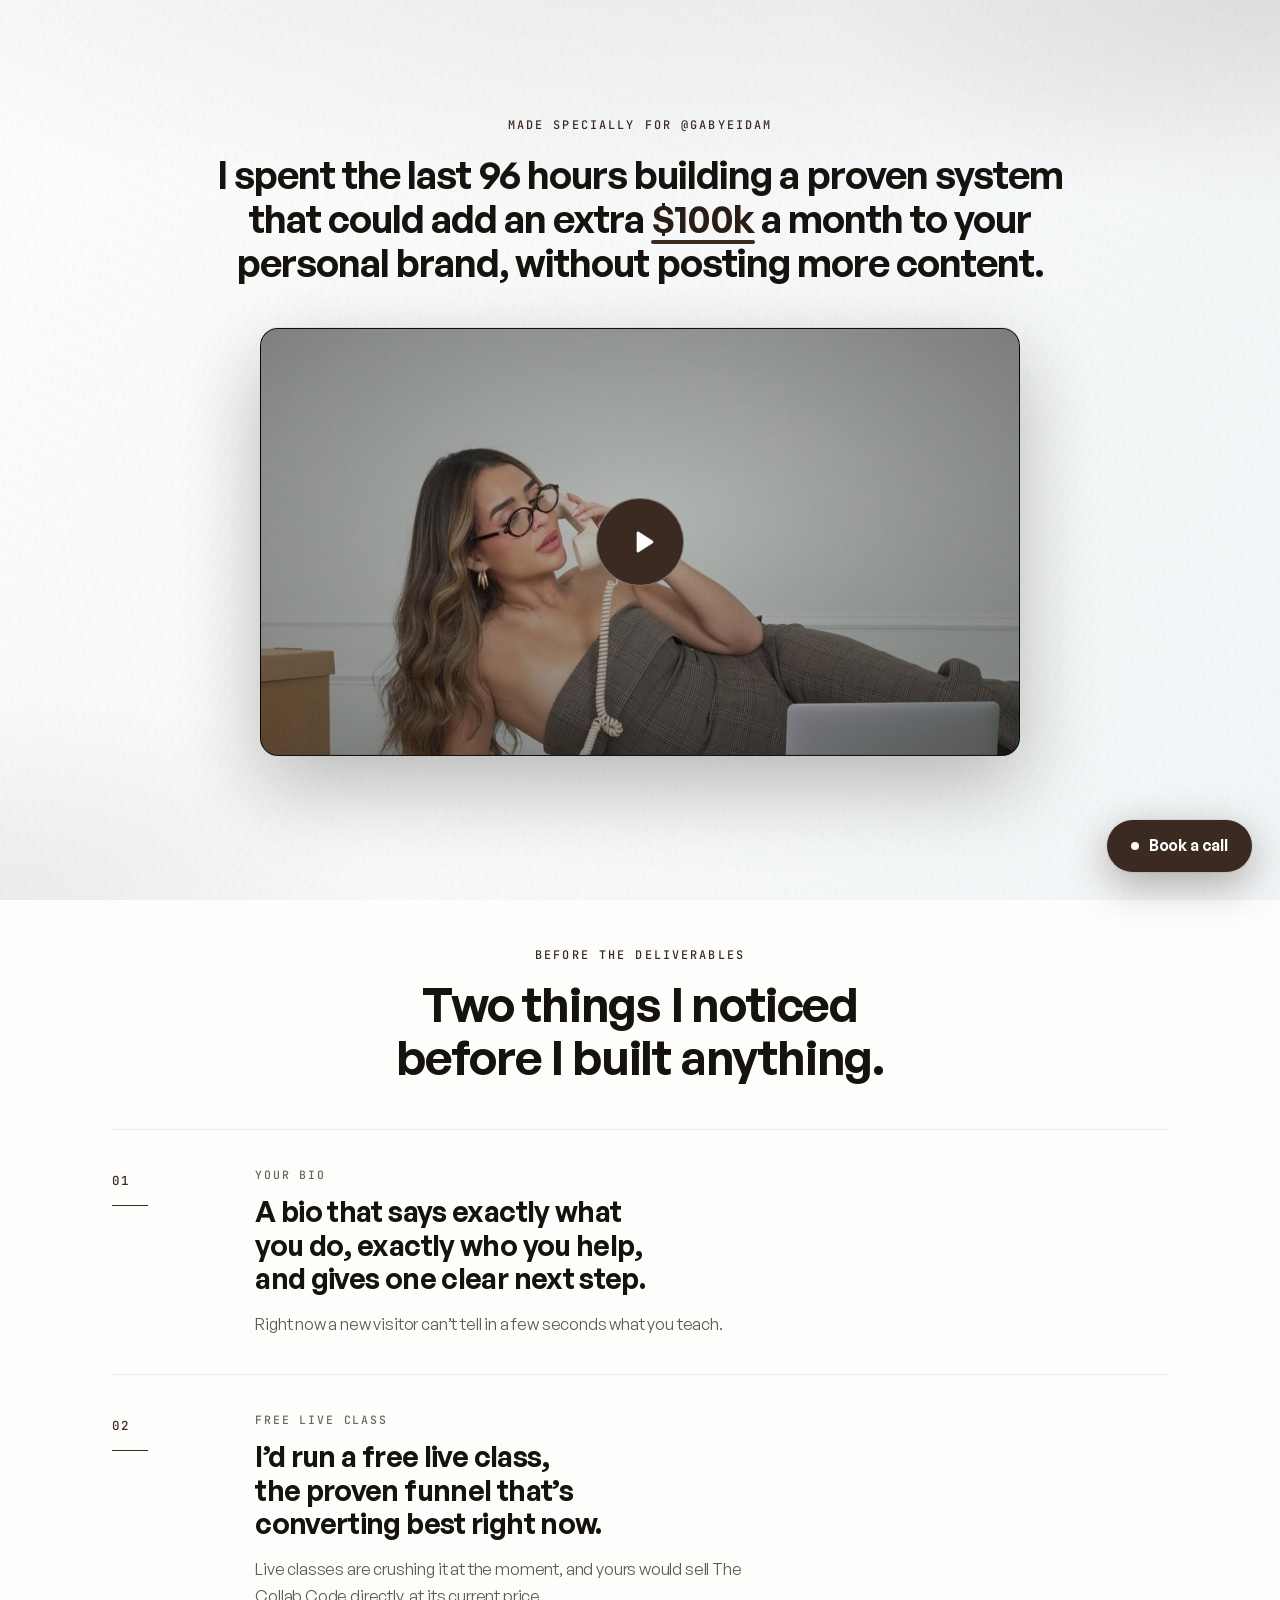
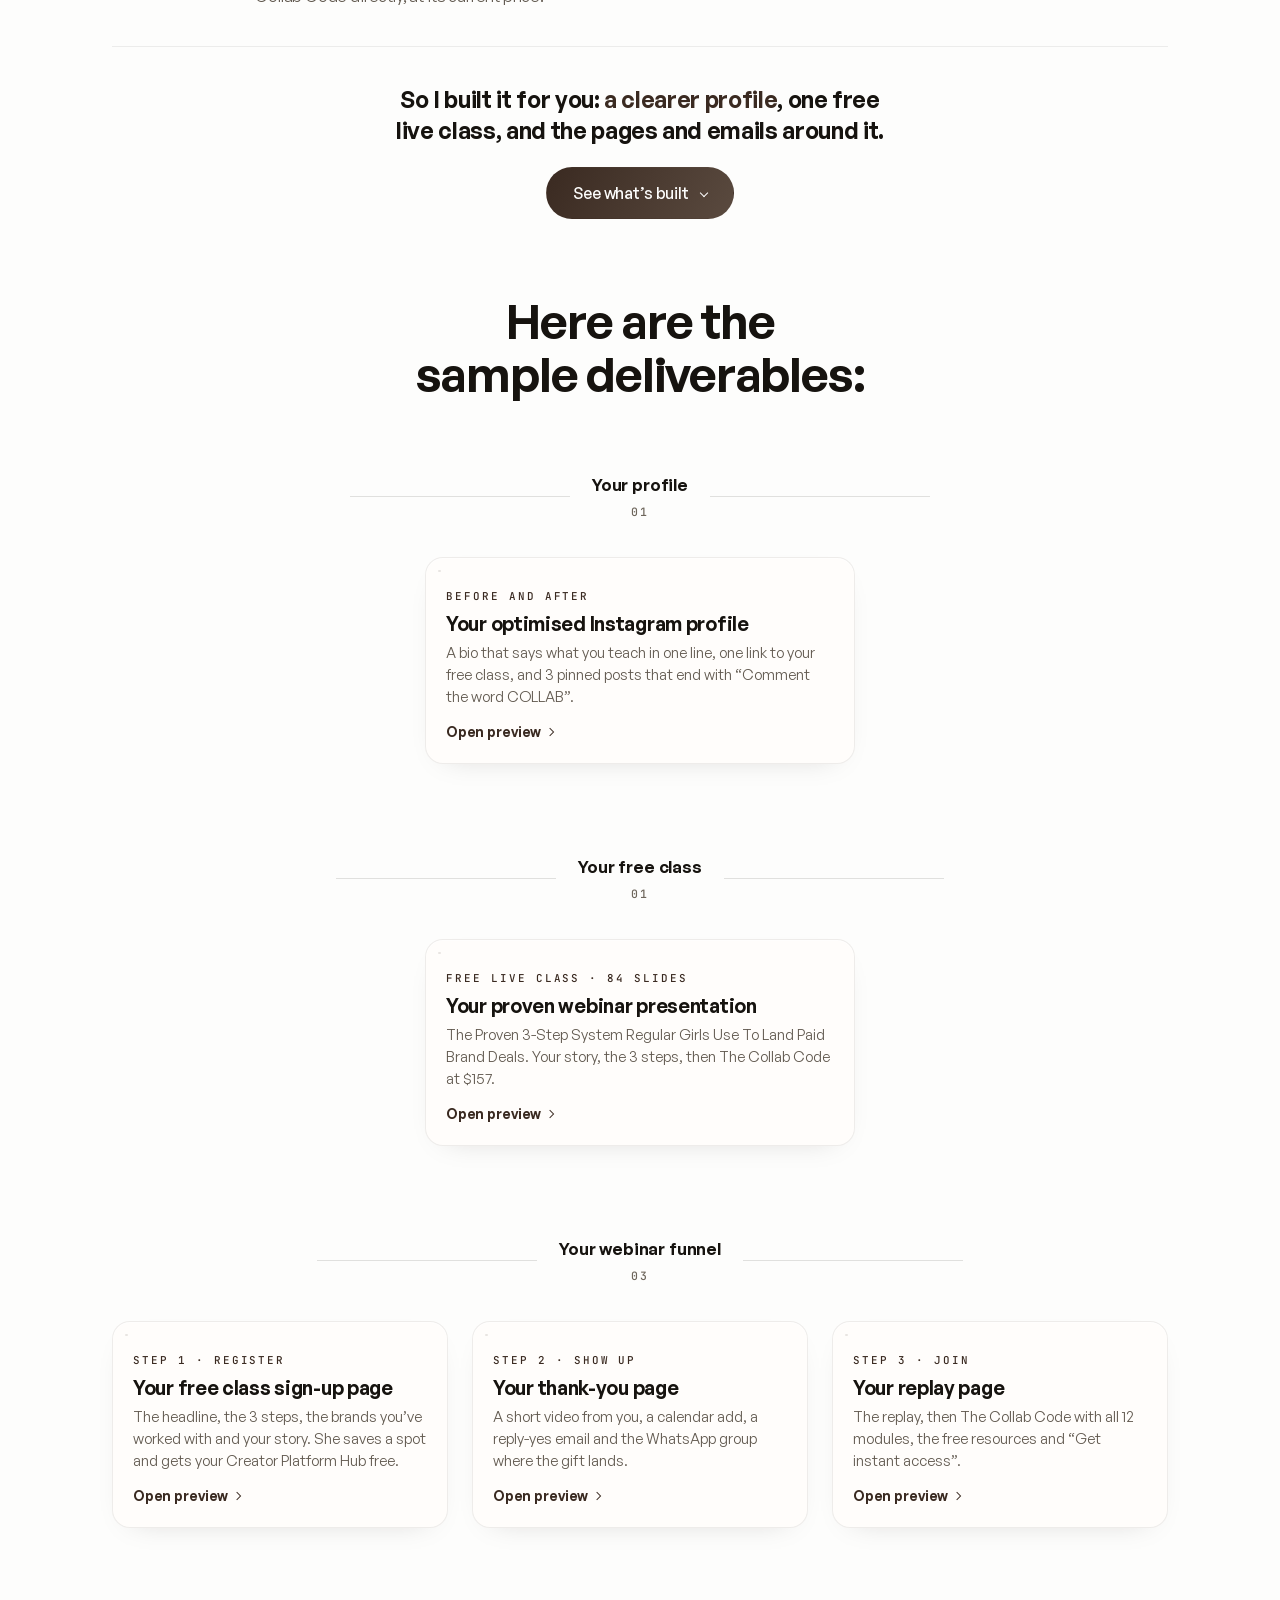
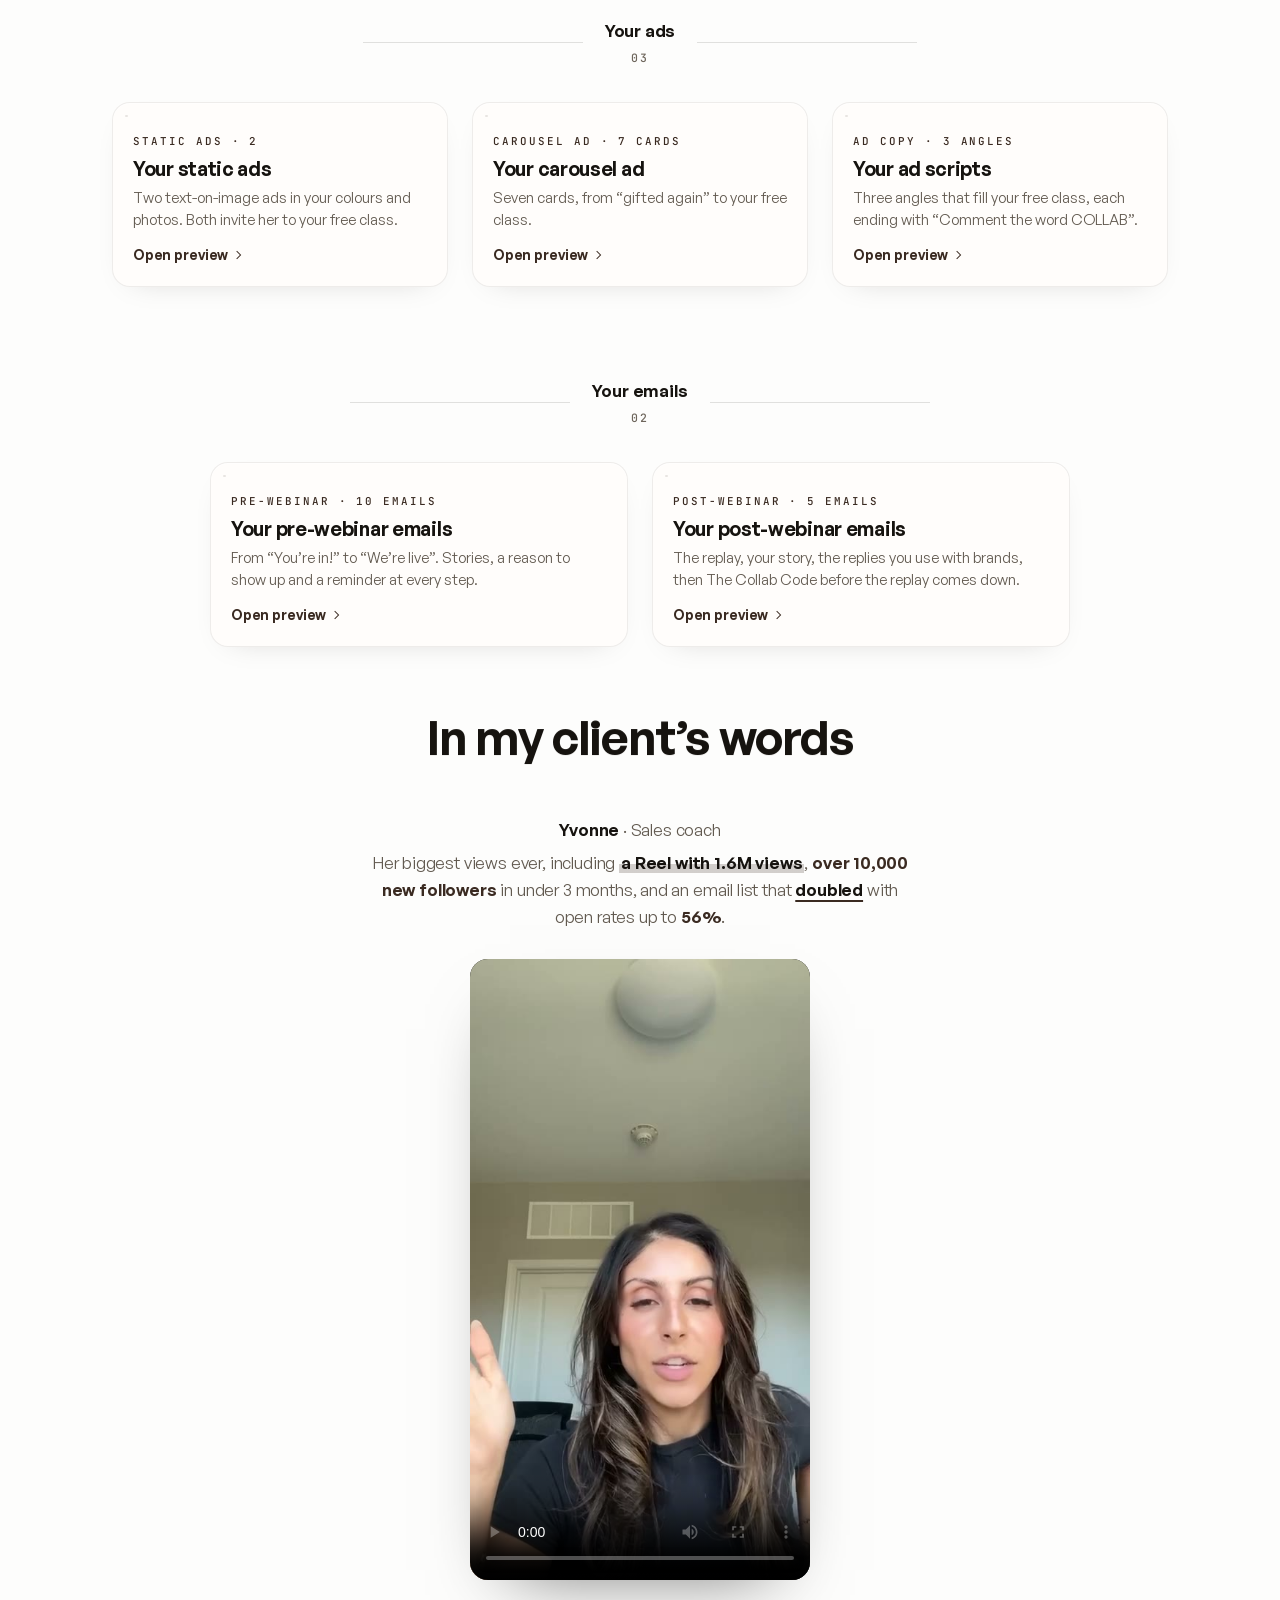
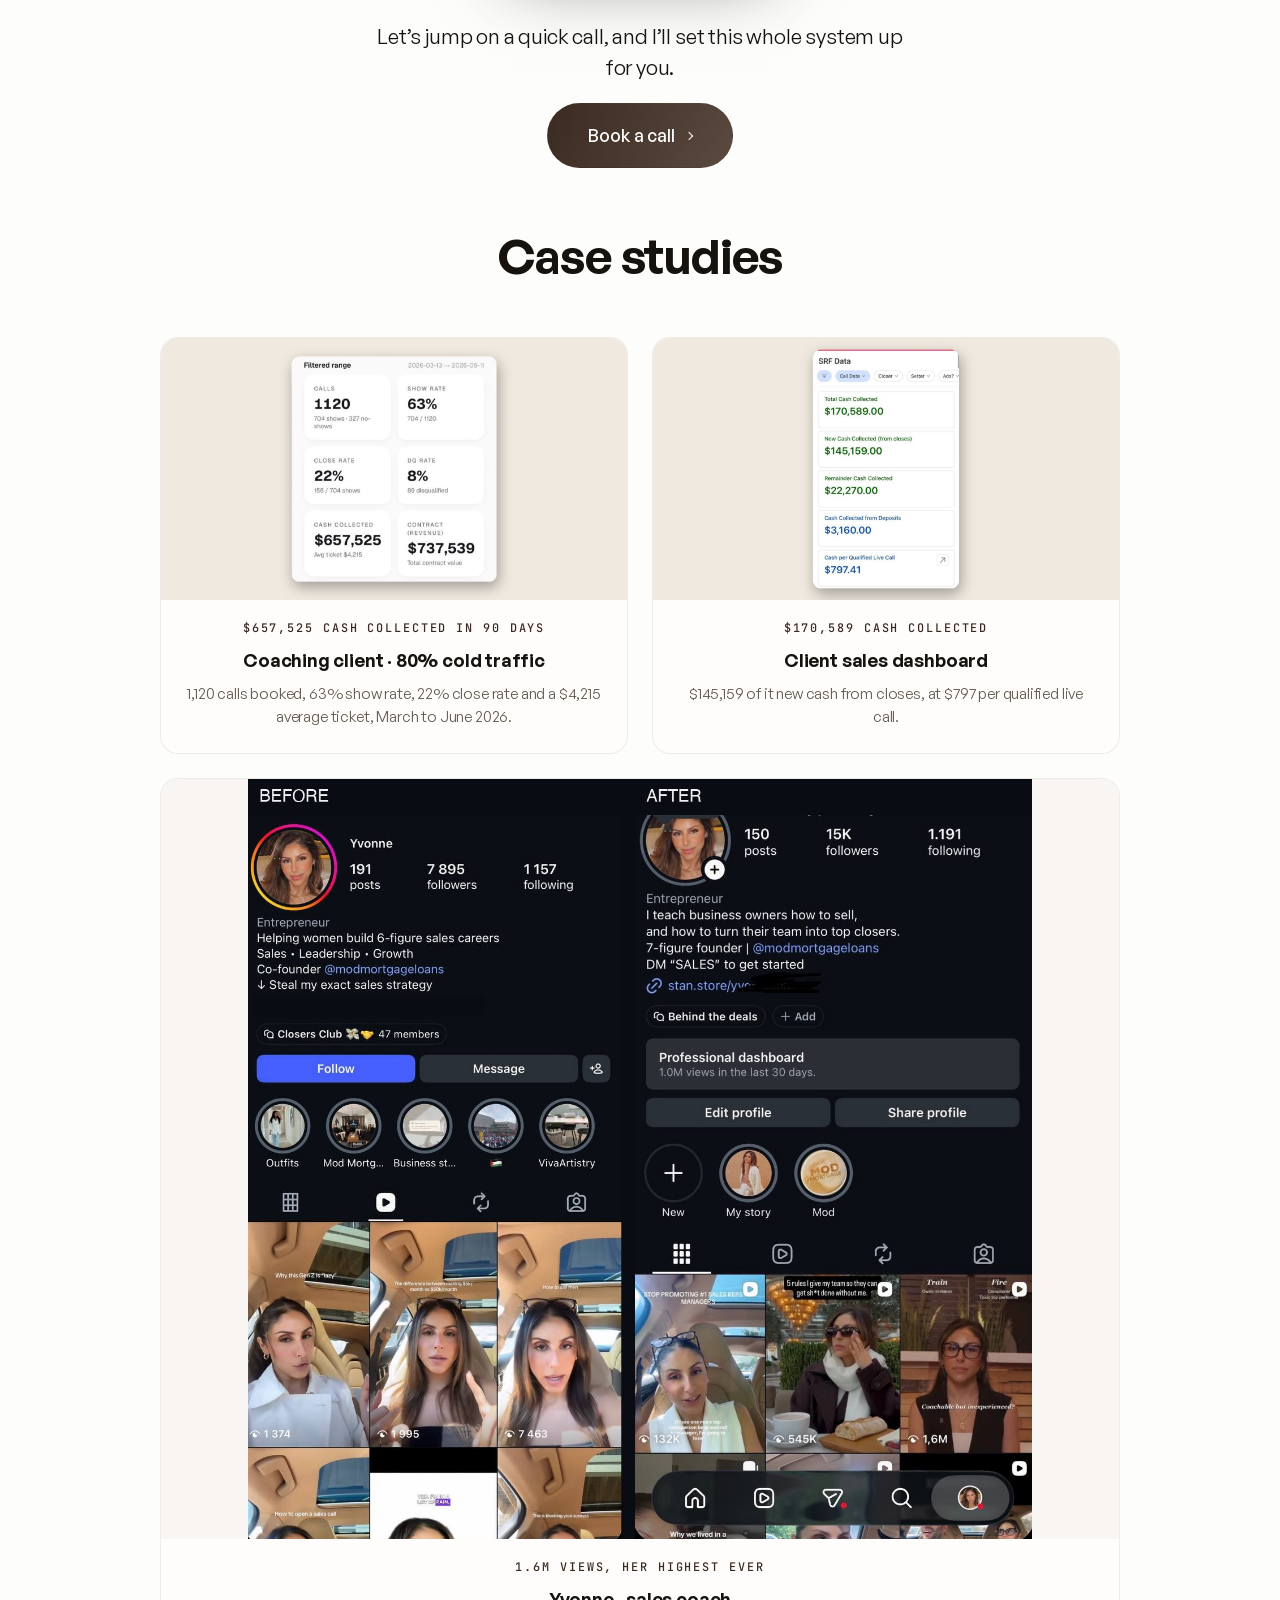
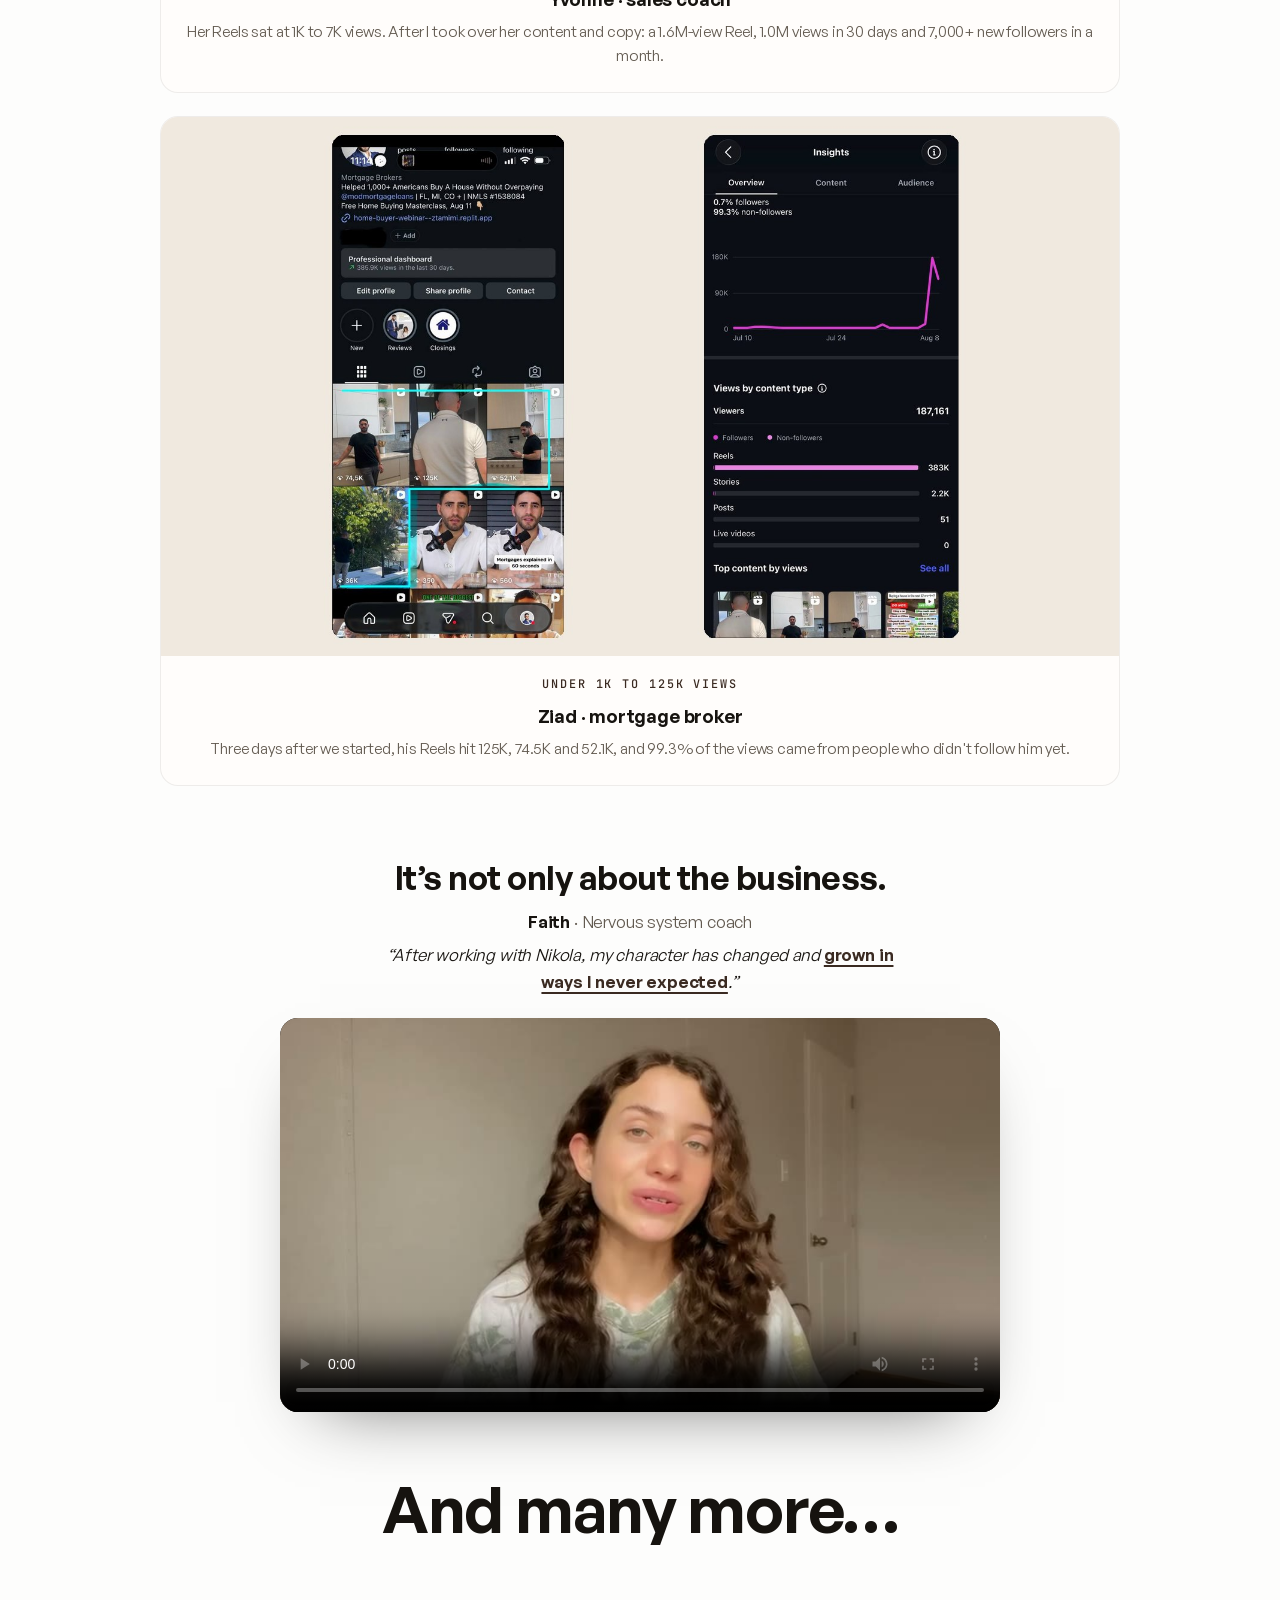
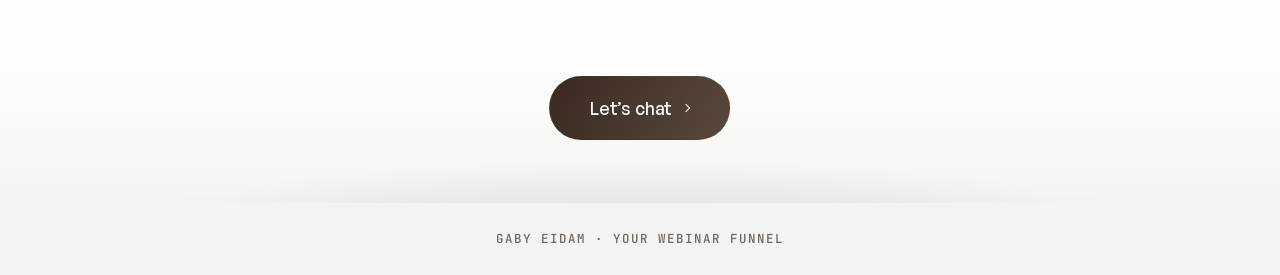
==== index.html @ 69eacb67 "Refresh stale card thumbnails Co-Authored-By: Claude Opus 5.5 <noreply@anthropic.com>" ====
<!doctype html>
<html lang="en">
<head>
  <meta charset="utf-8" />
  <meta name="viewport" content="width=device-width, initial-scale=1" />
  <title>Gaby Eidam Webinar Funnel</title>
  <meta name="description" content="Gaby, adding an extra $100k a month to your personal brand" />
  <meta name="robots" content="noindex" />
  <meta property="og:title" content="Gaby, adding an extra $100k a month to your personal brand" />
  <meta property="og:description" content="Gaby, adding an extra $100k a month to your personal brand" />
  <meta property="og:image" content="https://nikola424.github.io/for-gabyeidam/og.png?v=1" />
  <meta property="og:image:width" content="1200" />
  <meta property="og:image:height" content="630" />
  <meta property="og:url" content="https://nikola424.github.io/for-gabyeidam/" />
  <meta property="og:type" content="website" />
  <meta name="twitter:card" content="summary_large_image" />
  <meta name="twitter:title" content="Gaby, adding an extra $100k a month to your personal brand" />
  <meta name="twitter:image" content="https://nikola424.github.io/for-gabyeidam/og.png?v=1" />
  <!-- Generated per build from the PROSPECT'S logo: node scripts/make_favicon.js {folder} -->
  <link rel="icon" href="assets/img/favicon.png" type="image/png" />
  <link rel="apple-touch-icon" href="assets/img/apple-touch-icon.png" />
  <script>document.documentElement.className += " js";</script>
  <link rel="preconnect" href="https://calendly.com" crossorigin />
  <link rel="preconnect" href="https://assets.calendly.com" crossorigin />
  <link rel="stylesheet" href="assets/vendor/lenis.css" />
  <link rel="stylesheet" href="styles.css?v=3" />
  <script>
    /* ================= SENDER OPTIONS (edit these, nothing else) =================
       heroEmbed   : Loom share URL, Wistia media id/URL, or any iframe src. Empty = native player (assets/video/hero.mp4).
       calendly    : your Calendly event URL. Embedded inline in the "Book a call" section.
       mode        : "funnel" (default, prospect already sells high ticket)
                     | "unaware" (no high-ticket offer yet: shows the designed offer card, swaps the headline, and adds the on-page bridge that walks the creator from "what problem?" to "show me the funnel").
       brand       : optional agency branding. logo (path/URL) and/or name for the top-left lockup; url; footer line.
       caseStudies : optional. [{ youtube: "VIDEO_ID" | image: "path", result: "$48k in 30 days", title: "...", text: "..." }]
    ============================================================================== */
    window.PITCH_CONFIG = {
      heroEmbed: "",
      calendly: "https://calendly.com/nikola-monetisebetter/discovery",
      mode: (new URLSearchParams(location.search).get("mode") || "funnel"),
      brand: { logo: "", name: "", url: "", footer: "" },
      caseStudies: [
        { image: "assets/img/cases/funnel-90d.jpg", result: "$657,525 cash collected in 90 days", title: "Coaching client · 80% cold traffic", text: "1,120 calls booked, 63% show rate, 22% close rate and a $4,215 average ticket, March to June 2026." },
        { image: "assets/img/cases/cash-dashboard.jpg", result: "$170,589 cash collected", title: "Client sales dashboard", text: "$145,159 of it new cash from closes, at $797 per qualified live call." },
        { wide: true, image: "assets/img/cases/yvonne.jpg", result: "1.6M views, her highest ever", title: "Yvonne · sales coach", text: "Her Reels sat at 1K to 7K views. After I took over her content and copy: a 1.6M-view Reel, 1.0M views in 30 days and 7,000+ new followers in a month." },
        { wide: true, image: "assets/img/cases/ziad.jpg", result: "Under 1K to 125K views", title: "Ziad · mortgage broker", text: "Three days after we started, his Reels hit 125K, 74.5K and 52.1K, and 99.3% of the views came from people who didn't follow him yet." }
      ]
    };
  </script>
<script data-topfix>try{if("scrollRestoration" in history)history.scrollRestoration="manual"}catch(e){}addEventListener("load",function(){if(!location.hash){scrollTo(0,0);setTimeout(function(){scrollTo(0,0)},50)}});</script>
<style>.cal-direct{text-align:center;margin-top:16px;font-size:.9rem;opacity:.75}.cal-direct a{text-decoration:underline}</style>
<style>.grid--1{max-width:430px;margin-inline:auto}</style>
</head>
<body>
  <main id="top">
    <!-- ============================ HERO ============================ -->
    <section class="hero section" id="hero">
      <div class="agency-bar" id="agency-bar"></div>

      <!-- photo-swarm signature: overlay above the already-visible hero, pointer-events none -->
      <div class="swarm" id="swarm" aria-hidden="true">
        <div class="swarm__ph" style="--ox:-60vw;--oy:-40vh;--ix:-34vw;--iy:-18vh;--r:-8deg;left:50%;top:50%"><img src="assets/img/swarm-1.jpg?v=1" alt="" /></div>
        <div class="swarm__ph" style="--ox:60vw;--oy:-40vh;--ix:30vw;--iy:-18vh;--r:8deg;left:50%;top:50%"><img src="assets/img/swarm-2.jpg?v=1" alt="" /></div>
        <div class="swarm__ph" style="--ox:-70vw;--oy:10vh;--ix:-38vw;--iy:8vh;--r:-5deg;left:50%;top:50%"><img src="assets/img/swarm-3.jpg?v=1" alt="" /></div>
        <div class="swarm__ph" style="--ox:70vw;--oy:10vh;--ix:34vw;--iy:8vh;--r:5deg;left:50%;top:50%"><img src="assets/img/swarm-4.jpg?v=1" alt="" /></div>
        <div class="swarm__ph" style="--ox:-55vw;--oy:60vh;--ix:-26vw;--iy:34vh;--r:-6deg;left:50%;top:50%"><img src="assets/img/swarm-5.jpg?v=1" alt="" /></div>
        <div class="swarm__ph" style="--ox:55vw;--oy:60vh;--ix:22vw;--iy:34vh;--r:6deg;left:50%;top:50%"><img src="assets/img/swarm-6.jpg?v=1" alt="" /></div>
      </div>

      <div class="hero__inner container">
        <p class="eyebrow reveal">Made specially for @gabyeidam</p>
        <h1 class="hero__title reveal" data-mode="funnel">I spent the last 96 hours building a proven system that could add an extra <span class="mark">$100k</span> a month to your personal brand, without posting more content.</h1>

        <!-- Hero video: Loom / Wistia embed when PITCH_CONFIG.heroEmbed is set, else the native player -->
        <div class="hplayer reveal">
          <div class="hplayer__stage" id="hp-stage" data-state="idle">
            <video class="hplayer__video" id="hp-video" playsinline preload="metadata" muted
                   poster="assets/img/hero-poster.jpg?v=1">
              <source src="assets/video/hero.mp4" type="video/mp4" />
              <track id="hp-track" kind="captions" src="assets/video/hero.vtt" srclang="en" label="English" />
            </video>

            <span class="hplayer__scrim" aria-hidden="true"></span>

            <button class="hplayer__big" id="hp-big" type="button" aria-label="Play video">
              <span class="hplayer__big-glow" aria-hidden="true"></span>
              <svg viewBox="0 0 24 24" aria-hidden="true"><path d="M8 5.14v13.72a1 1 0 0 0 1.53.85l10.5-6.86a1 1 0 0 0 0-1.7L9.53 4.3A1 1 0 0 0 8 5.14z"/></svg>
            </button>

            <div class="hplayer__cc" id="hp-cc-text" aria-live="polite"></div>

            <div class="hplayer__bar" id="hp-bar">
              <button class="hp-btn hp-btn--pp" id="hp-play" type="button" aria-label="Play / pause">
                <svg class="hp-i-pause" viewBox="0 0 24 24" aria-hidden="true"><rect x="6" y="5" width="4" height="14" rx="1.2"/><rect x="14" y="5" width="4" height="14" rx="1.2"/></svg>
                <svg class="hp-i-play" viewBox="0 0 24 24" aria-hidden="true"><path d="M8 5.14v13.72a1 1 0 0 0 1.53.85l10.5-6.86a1 1 0 0 0 0-1.7L9.53 4.3A1 1 0 0 0 8 5.14z"/></svg>
              </button>
              <span class="hp-time" id="hp-cur">0:00</span>
              <div class="hp-scrub" id="hp-scrub" role="slider" aria-label="Seek" aria-valuemin="0" aria-valuemax="100" aria-valuenow="0" tabindex="0">
                <div class="hp-scrub__track"><div class="hp-scrub__buf" id="hp-buf"></div><div class="hp-scrub__fill" id="hp-fill"></div></div>
                <div class="hp-scrub__knob" id="hp-knob"></div>
              </div>
              <span class="hp-time hp-time--dur" id="hp-dur">0:00</span>
              <div class="hp-speed">
                <button class="hp-btn hp-btn--speed" id="hp-speed-btn" type="button" aria-label="Playback speed">1.5&times;</button>
                <div class="hp-speed__menu" id="hp-speed-menu" role="menu">
                  <button data-rate="1" type="button" role="menuitem">1&times;</button>
                  <button data-rate="1.25" type="button" role="menuitem">1.25&times;</button>
                  <button data-rate="1.5" class="is-on" type="button" role="menuitem">1.5&times;</button>
                  <button data-rate="2" type="button" role="menuitem">2&times;</button>
                </div>
              </div>
              <button class="hp-btn hp-btn--mute" id="hp-mute" type="button" aria-label="Unmute" aria-pressed="false">
                <svg class="hp-i-muted" viewBox="0 0 24 24" aria-hidden="true"><path d="M4 9v6h4l5 4V5L8 9H4z"/><path d="M17 9.5l4.5 5M21.5 9.5l-4.5 5"/></svg>
                <svg class="hp-i-sound" viewBox="0 0 24 24" aria-hidden="true"><path d="M4 9v6h4l5 4V5L8 9H4z"/><path d="M16.5 8.5a5 5 0 0 1 0 7M19 6a9 9 0 0 1 0 12"/></svg>
              </button>
              <button class="hp-btn hp-btn--full" id="hp-full" type="button" aria-label="Fullscreen">
                <svg viewBox="0 0 24 24" aria-hidden="true"><path d="M8 4H4v4M16 4h4v4M8 20H4v-4M16 20h4v-4"/></svg>
              </button>
            </div>
          </div>
        </div>

        <div class="hero__actions reveal">
          <a class="btn btn--ghost" href="#bridge" data-mode="funnel">Start here <span class="arrow-down" aria-hidden="true"></span></a>
        </div>
      </div>
    </section>

    


    <!-- ====================== AUDIT / BRIDGE ====================== -->
    <section class="section bridge" id="bridge">
      <div class="container">
        <div class="bridge__head">
          <p class="eyebrow reveal">Before the deliverables</p>
          <h2 class="section__title bridge__title reveal">Two things I noticed<br />before I built anything.</h2>
        </div>

        <article class="beat reveal">
          <div class="beat__num"><span class="beat__idx">01</span><span class="beat__rule"></span></div>
          <div class="beat__copy">
            <p class="beat__kicker">Your bio</p>
            <h3 class="beat__title">A bio that says exactly what you do, exactly who you help, and gives one clear next step.</h3>
            <p class="beat__text">Right now a new visitor can&rsquo;t tell in a few seconds what you teach.</p>
          </div>
        </article>
        <article class="beat reveal">
          <div class="beat__num"><span class="beat__idx">02</span><span class="beat__rule"></span></div>
          <div class="beat__copy">
            <p class="beat__kicker">Free live class</p>
            <h3 class="beat__title">I&rsquo;d run a free live class, the proven funnel that&rsquo;s converting best right now.</h3>
            <p class="beat__text">Live classes are crushing it at the moment, and yours would sell The Collab Code directly, at its current price.</p>
          </div>
        </article>
        <div class="bridge__close reveal">
          <p class="bridge__closing">So I built it for you: <span class="hl">a clearer profile</span>, one free live class, and the pages and emails around it.</p>
          <a class="btn btn--primary" href="#deliverables">See what&rsquo;s built <span class="arrow-down" aria-hidden="true"></span></a>
        </div>
      </div>
    </section>

    <!-- ======================= DELIVERABLES ======================== -->
    <section class="section deliverables" id="deliverables">
      <div class="container">
        <h2 class="section__title deliverables__title reveal" data-mode="funnel">Here are the<br />sample deliverables:</h2>

        <div class="group">
          <div class="group__head reveal">
            <span class="group__rule"></span>
            <span class="group__meta"><span class="group__label">Your profile</span><span class="group__count">01</span></span>
            <span class="group__rule"></span>
          </div>
          <div class="grid grid--1">
            <button class="pcard reveal" data-title="Your optimised Instagram profile" data-embed="ig-profile/?v=1" data-noanim>
              <span class="thumb"><span class="thumb__bar"><i></i><i></i><i></i><span class="thumb__url">instagram.com/gabyeidam</span></span><img class="thumb__img" src="assets/img/igprofile-preview.jpg?v=t2138" alt="Your optimised Instagram profile preview" loading="lazy" /></span>
              <span class="pcard__body"><span><span class="pcard__kicker">Before and after</span><span class="pcard__title">Your optimised Instagram profile</span><span class="pcard__desc">A bio that says what you teach in one line, one link to your free class, and 3 pinned posts that end with &ldquo;Comment the word COLLAB&rdquo;.</span></span><span class="pcard__link">Open preview <span class="arrow" aria-hidden="true"></span></span></span>
            </button>
          </div>
        </div>
        <div class="group">
          <div class="group__head reveal">
            <span class="group__rule"></span>
            <span class="group__meta"><span class="group__label">Your free class</span><span class="group__count">01</span></span>
            <span class="group__rule"></span>
          </div>
          <div class="grid grid--1">
            <button class="pcard reveal" data-title="Your proven webinar presentation" data-embed="webinar/?v=1" data-noanim>
              <span class="thumb"><span class="thumb__bar"><i></i><i></i><i></i><span class="thumb__url">84 slides · click to advance</span></span><img class="thumb__img" src="assets/img/webinar-preview.jpg?v=1" alt="Your proven webinar presentation preview" loading="lazy" /></span>
              <span class="pcard__body"><span><span class="pcard__kicker">Free live class · 84 slides</span><span class="pcard__title">Your proven webinar presentation</span><span class="pcard__desc">The Proven 3-Step System Regular Girls Use To Land Paid Brand Deals. Your story, the 3 steps, then The Collab Code at $157.</span></span><span class="pcard__link">Open preview <span class="arrow" aria-hidden="true"></span></span></span>
            </button>
          </div>
        </div>
        <div class="group">
          <div class="group__head reveal">
            <span class="group__rule"></span>
            <span class="group__meta"><span class="group__label">Your webinar funnel</span><span class="group__count">03</span></span>
            <span class="group__rule"></span>
          </div>
          <div class="grid grid--3">
            <button class="pcard reveal" data-title="Your free class sign-up page" data-embed="register/?v=1">
              <span class="thumb"><span class="thumb__bar"><i></i><i></i><i></i><span class="thumb__url">thecollabcode.co/free-class</span></span><img class="thumb__img" src="assets/img/register-preview.jpg?v=1" alt="Your free class sign-up page preview" loading="lazy" /></span>
              <span class="pcard__body"><span><span class="pcard__kicker">Step 1 · Register</span><span class="pcard__title">Your free class sign-up page</span><span class="pcard__desc">The headline, the 3 steps, the brands you&rsquo;ve worked with and your story. She saves a spot and gets your Creator Platform Hub free.</span></span><span class="pcard__link">Open preview <span class="arrow" aria-hidden="true"></span></span></span>
            </button><button class="pcard reveal" data-title="Your thank-you page" data-embed="thank-you/?v=1">
              <span class="thumb"><span class="thumb__bar"><i></i><i></i><i></i><span class="thumb__url">thecollabcode.co/youre-in</span></span><img class="thumb__img" src="assets/img/thankyou-preview.jpg?v=1" alt="Your thank-you page preview" loading="lazy" /></span>
              <span class="pcard__body"><span><span class="pcard__kicker">Step 2 · Show up</span><span class="pcard__title">Your thank-you page</span><span class="pcard__desc">A short video from you, a calendar add, a reply-yes email and the WhatsApp group where the gift lands.</span></span><span class="pcard__link">Open preview <span class="arrow" aria-hidden="true"></span></span></span>
            </button><button class="pcard reveal" data-title="Your replay page" data-embed="replay/?v=1">
              <span class="thumb"><span class="thumb__bar"><i></i><i></i><i></i><span class="thumb__url">thecollabcode.co/replay</span></span><img class="thumb__img" src="assets/img/replay-preview.jpg?v=1" alt="Your replay page preview" loading="lazy" /></span>
              <span class="pcard__body"><span><span class="pcard__kicker">Step 3 · Join</span><span class="pcard__title">Your replay page</span><span class="pcard__desc">The replay, then The Collab Code with all 12 modules, the free resources and &ldquo;Get instant access&rdquo;.</span></span><span class="pcard__link">Open preview <span class="arrow" aria-hidden="true"></span></span></span>
            </button>
          </div>
        </div>
        <div class="group">
          <div class="group__head reveal">
            <span class="group__rule"></span>
            <span class="group__meta"><span class="group__label">Your ads</span><span class="group__count">03</span></span>
            <span class="group__rule"></span>
          </div>
          <div class="grid grid--3">
            <button class="pcard reveal" data-title="Your static ads" data-embed="static-ad/?v=1" data-noanim>
              <span class="thumb"><span class="thumb__bar"><i></i><i></i><i></i><span class="thumb__url">Sponsored · in feed</span></span><img class="thumb__img" src="assets/img/staticad-preview.jpg?v=2" alt="Your static ads preview" loading="lazy" /></span>
              <span class="pcard__body"><span><span class="pcard__kicker">Static ads · 2</span><span class="pcard__title">Your static ads</span><span class="pcard__desc">Two text-on-image ads in your colours and photos. Both invite her to your free class.</span></span><span class="pcard__link">Open preview <span class="arrow" aria-hidden="true"></span></span></span>
            </button><button class="pcard reveal" data-title="Your carousel ad" data-embed="carousel/?v=1" data-noanim>
              <span class="thumb"><span class="thumb__bar"><i></i><i></i><i></i><span class="thumb__url">Sponsored · 7 cards</span></span><img class="thumb__img" src="assets/img/carousel-preview.jpg?v=1" alt="Your carousel ad preview" loading="lazy" /></span>
              <span class="pcard__body"><span><span class="pcard__kicker">Carousel ad · 7 cards</span><span class="pcard__title">Your carousel ad</span><span class="pcard__desc">Seven cards, from &ldquo;gifted again&rdquo; to your free class.</span></span><span class="pcard__link">Open preview <span class="arrow" aria-hidden="true"></span></span></span>
            </button><button class="pcard reveal" data-title="Your ad scripts" data-embed="ad-scripts/?v=1" data-noanim>
              <span class="thumb"><span class="thumb__bar"><i></i><i></i><i></i><span class="thumb__url">3 scripts · copy ready</span></span><img class="thumb__img" src="assets/img/adscripts-preview.jpg?v=1" alt="Your ad scripts preview" loading="lazy" /></span>
              <span class="pcard__body"><span><span class="pcard__kicker">Ad copy · 3 angles</span><span class="pcard__title">Your ad scripts</span><span class="pcard__desc">Three angles that fill your free class, each ending with &ldquo;Comment the word COLLAB&rdquo;.</span></span><span class="pcard__link">Open preview <span class="arrow" aria-hidden="true"></span></span></span>
            </button>
          </div>
        </div>
        <div class="group">
          <div class="group__head reveal">
            <span class="group__rule"></span>
            <span class="group__meta"><span class="group__label">Your emails</span><span class="group__count">02</span></span>
            <span class="group__rule"></span>
          </div>
          <div class="grid grid--2">
            <button class="pcard reveal" data-title="Your pre-webinar emails" data-embed="pre-webinar/?v=1" data-noanim>
              <span class="thumb"><span class="thumb__bar"><i></i><i></i><i></i><span class="thumb__url">10 emails · sign-up to live</span></span><img class="thumb__img" src="assets/img/emails-pre-preview.jpg?v=1" alt="Your pre-webinar emails preview" loading="lazy" /></span>
              <span class="pcard__body"><span><span class="pcard__kicker">Pre-webinar · 10 emails</span><span class="pcard__title">Your pre-webinar emails</span><span class="pcard__desc">From &ldquo;You&rsquo;re in!&rdquo; to &ldquo;We&rsquo;re live&rdquo;. Stories, a reason to show up and a reminder at every step.</span></span><span class="pcard__link">Open preview <span class="arrow" aria-hidden="true"></span></span></span>
            </button><button class="pcard reveal" data-title="Your post-webinar emails" data-embed="post-webinar/?v=1" data-noanim>
              <span class="thumb"><span class="thumb__bar"><i></i><i></i><i></i><span class="thumb__url">5 emails · replay to join</span></span><img class="thumb__img" src="assets/img/emails-post-preview.jpg?v=1" alt="Your post-webinar emails preview" loading="lazy" /></span>
              <span class="pcard__body"><span><span class="pcard__kicker">Post-webinar · 5 emails</span><span class="pcard__title">Your post-webinar emails</span><span class="pcard__desc">The replay, your story, the replies you use with brands, then The Collab Code before the replay comes down.</span></span><span class="pcard__link">Open preview <span class="arrow" aria-hidden="true"></span></span></span>
            </button>
          </div>
        </div>
      </div>
    </section>

    <!-- ========================= CASE STUDIES (optional) ========================= -->

    <!-- ========================= CLIENT TESTIMONIAL ========================= -->
    <section class="section testimonial" id="testimonial">
      <div class="container">
        <h2 class="section__title case-studies__title reveal">In my client&rsquo;s words</h2>
        <div class="vt-head reveal">
          <p class="vt-who"><b>Yvonne</b> &middot; Sales coach</p>
          <p class="vt-desc">Her biggest views ever, including <span class="hl-bg">a Reel with 1.6M views</span>, <span class="hl">over 10,000 new followers</span> in under 3 months, and an email list that <u class="ul">doubled</u> with open rates up to <span class="hl">56%</span>.</p>
        </div>
        <figure class="vt reveal">
          <video controls playsinline preload="metadata" poster="assets/img/testimonial-poster.jpg" src="assets/video/testimonial.mp4"></video>
        </figure>
        <div class="vt-cta reveal"><p class="vt-cta__line">Let&rsquo;s jump on a quick call, and I&rsquo;ll set this whole system up for you.</p><a class="btn btn--primary" href="https://calendly.com/nikola-monetisebetter/discovery" target="_blank" rel="noopener">Book a call <span class="arrow" aria-hidden="true"></span></a></div>
      </div>
      <style>
        .vt-cta { display: flex; flex-direction: column; align-items: center; gap: 20px; margin-top: 40px; text-align: center; }
        .vt-cta__line { margin: 0; max-width: 46ch; font-size: clamp(1.1rem, 2.2vw, 1.3rem); line-height: 1.5; color: var(--text); }
        .vt-cta .btn { font-size: 1.1rem; padding: 18px 40px; }
        .testimonial { padding-top: 0; }
        .vt-head { max-width: 760px; margin: 0 auto 28px; text-align: center; display: grid; gap: 8px; }
        .vt-who { margin: 0; font-size: 1.05rem; color: var(--text-2); }
        .vt-who b { color: var(--text); }
        .vt-desc { margin: 0 auto; max-width: 54ch; font-size: 1.05rem; line-height: 1.6; color: var(--text-2); }
        .vt-desc .hl, .vt-desc .hl-bg, .vt-desc .ul { font-weight: 700; color: var(--text); }
        .vt-desc .hl { color: var(--accent); }
        .vt-desc .hl-bg { background: linear-gradient(transparent 55%, color-mix(in srgb, var(--accent) 22%, transparent) 55%); padding: 0 2px; }
        .vt-desc .ul { text-decoration: underline; text-decoration-color: var(--accent); text-decoration-thickness: 2px; text-underline-offset: 4px; }
        .vt { max-width: 340px; margin: 0 auto; display: grid; gap: 16px; }
        .vt video { width: 100%; aspect-ratio: 464 / 848; border-radius: var(--radius); background: #000; display: block; box-shadow: 0 30px 70px -40px rgba(0,0,0,.6); }
        .vt figcaption { text-align: center; font-size: 1rem; line-height: 1.55; color: var(--text-2); }
      </style>
    </section>

    <!-- ============================ BOOK A CALL ============================ -->

    <section class="section case-studies" id="case-studies">
      <div class="container">
        <h2 class="section__title case-studies__title reveal">Case studies</h2>
        <div class="cs-grid"></div>
        <div class="faith reveal">
          <p class="faith-k">It&rsquo;s not only about the business.</p>
          <p class="faith-who"><b>Faith</b> &middot; Nervous system coach</p>
          <p class="faith-desc">&ldquo;After working with Nikola, my character has changed and <span class="fu fu--b">grown in ways I never expected</span>.&rdquo;</p>
          <video controls playsinline preload="metadata" poster="assets/img/faith-poster.jpg" src="assets/video/faith.mp4"></video>
        </div>
        <style>
          .faith { max-width: 720px; margin: clamp(48px, 8vh, 80px) auto 0; text-align: center; display: grid; gap: 8px; }
          .faith-k { margin: 0 0 4px; font-family: var(--display); font-weight: 700; font-size: clamp(1.5rem, 3.5vw, 2.1rem); letter-spacing: -0.015em; line-height: 1.15; color: var(--text); }
          .faith-who { margin: 0; font-size: 1.05rem; color: var(--text-2); }
          .faith-who b { color: var(--text); }
          .faith-desc { margin: 0 auto 14px; max-width: 54ch; font-size: 1.05rem; line-height: 1.6; color: var(--text-2); }
          .faith-desc { font-style: italic; color: var(--text); }
          .faith .fu { text-decoration: underline; text-decoration-color: var(--accent); text-decoration-thickness: 3px; text-underline-offset: 6px; }
          .faith .fu--b { font-weight: 700; font-style: normal; color: var(--accent); text-decoration-thickness: 2px; text-underline-offset: 4px; }
          .faith video { width: 100%; aspect-ratio: 848 / 464; border-radius: var(--radius); background: #000; display: block; box-shadow: 0 30px 70px -40px rgba(0,0,0,.6); }
        </style>
        <p class="cs-more reveal">And many more&hellip;</p>
        <style>.cs-more { margin: clamp(40px, 7vh, 72px) 0 0; text-align: center; font-family: var(--display); font-weight: 700; font-size: clamp(2.2rem, 6vw, 4rem); letter-spacing: -0.02em; line-height: 1.05; color: var(--text); }</style>
      </div>
    </section>

    <section class="section cta" id="cta">
      <div class="container cta__wrap">
        <a class="btn btn--primary cta__btn reveal" href="https://calendly.com/nikola-monetisebetter/discovery" target="_blank" rel="noopener">Let&rsquo;s chat <span class="arrow" aria-hidden="true"></span></a>
        <style>.cta__btn { margin-top: 8px; font-size: 1.1rem; padding: 18px 40px; }</style>
      </div>
    </section>
  </main>

  <!-- ========================== STICKY CTA ======================== -->
  <a class="stickycta" id="sticky-cta" href="https://calendly.com/nikola-monetisebetter/discovery" target="_blank" rel="noopener">
    <span class="stickycta__dot" aria-hidden="true"></span>
    <span class="stickycta__label">Book a call</span>
  </a>

  <!-- ============================ FOOTER ========================== -->
  <footer class="footer">
    <div class="container footer__inner">
      <span class="footer__note" id="footer-note">Gaby Eidam · Your webinar funnel</span>
    </div>
  </footer>

  <!-- ============================ LIGHTBOX ======================== -->
  <div class="lightbox" id="lightbox" aria-hidden="true" role="dialog" aria-modal="true" aria-label="Deliverable preview">
    <button class="lightbox__close" id="lightbox-close" aria-label="Close preview">&times;</button>
    <div class="lightbox__inner">
      <div class="lightbox__stage" id="lightbox-stage"></div>
      <p class="lightbox__title" id="lightbox-title"></p>
    </div>
  </div>

  <script>
    // mode switch (funnel | unaware): an element shows when its data-mode list contains the mode
    (function () {
      var m = (window.PITCH_CONFIG && window.PITCH_CONFIG.mode) || "funnel";
      document.querySelectorAll("[data-mode]").forEach(function (el) { el.hidden = el.getAttribute("data-mode").split(/\s+/).indexOf(m) === -1; });
    })();
  </script>
  <script src="assets/vendor/lenis.min.js"></script>
  <script src="assets/vendor/gsap.min.js"></script>
  <script src="assets/vendor/ScrollTrigger.min.js"></script>
  <script src="main.js"></script>
</body>
</html>
---- assets/vendor/lenis.css ----
html.lenis,html.lenis body{height:auto}.lenis.lenis-smooth{scroll-behavior:auto!important}.lenis.lenis-smooth [data-lenis-prevent]{overscroll-behavior:contain}.lenis.lenis-stopped{overflow:hidden}.lenis.lenis-smooth iframe{pointer-events:none}
---- styles.css ----
/* =========================================================================
   Gaby Eidam · pitch site (system A, Nikola wrapper)
   Light, quiet luxury: warm ivory paper, ink, one deep bordeaux (her
   portrait). General Sans + JetBrains Mono eyebrows.
   ========================================================================= */

@font-face { font-family: "General Sans"; src: url("assets/fonts/general-sans-400.woff2") format("woff2"); font-weight: 400; font-style: normal; font-display: swap; }
@font-face { font-family: "General Sans"; src: url("assets/fonts/general-sans-500.woff2") format("woff2"); font-weight: 500; font-style: normal; font-display: swap; }
@font-face { font-family: "General Sans"; src: url("assets/fonts/general-sans-600.woff2") format("woff2"); font-weight: 600 700; font-style: normal; font-display: swap; }
@font-face { font-family: "JetBrains Mono"; src: url("assets/fonts/jbmono-500.woff2") format("woff2"); font-weight: 400 600; font-style: normal; font-display: swap; }

:root {
  --bg: #fdfdfc;
  --bg-2: #f3f6f8;
  --surface: #fffdfb;
  --surface-2: #f9f5f2;
  --line: rgba(22, 19, 15, 0.12);
  --line-soft: rgba(22, 19, 15, 0.07);

  --text: #16130f;
  --text-2: #625a50;
  --text-3: #6e665c;

  --accent: #3a2a21;
  --accent-2: #5a4a3f;
  --accent-deep: #2a1d16;
  --accent-ink: #fdfdfc;
  --accent-soft: rgba(58,42,33, 0.10);

  --font: "General Sans", -apple-system, BlinkMacSystemFont, "SF Pro Display", "Segoe UI", Roboto, Helvetica, Arial, sans-serif;
  --display: "General Sans", -apple-system, BlinkMacSystemFont, sans-serif;
  --mono: "JetBrains Mono", ui-monospace, SFMono-Regular, Menlo, monospace;

  --container: 1120px;
  --gutter: clamp(20px, 5vw, 32px);
  --section-y: clamp(48px, 7vh, 84px);
  --radius: 18px;
  --ease: cubic-bezier(0.16, 1, 0.3, 1);
}

/* --------------------------------- Base --------------------------------- */
[hidden] { display: none !important; } /* mode-switched elements must stay hidden even when a component sets display */
* { box-sizing: border-box; }
html { background: var(--bg); -webkit-text-size-adjust: 100%; }
/* page canvas: light corner tech-frame accents + brushed diagonal streaks (gradients.md #10 + #9) */
body::before { content: ""; position: fixed; inset: 0; z-index: -2; pointer-events: none;
  background:
    radial-gradient(60% 40% at 100% 0%, rgba(58,42,33, 0.10), transparent 60%),
    radial-gradient(50% 40% at 0% 100%, rgba(58,42,33, 0.07), transparent 60%),
    repeating-linear-gradient(115deg, rgba(22, 19, 15, 0.018) 0 1px, transparent 1px 9px),
    linear-gradient(115deg, var(--bg), var(--bg-2)); }
body::after { content: ""; position: fixed; inset: 0; z-index: -1; pointer-events: none; opacity: 0.035;
  background-image: url("data:image/svg+xml,%3Csvg xmlns='http://www.w3.org/2000/svg' width='140' height='140'%3E%3Cfilter id='n'%3E%3CfeTurbulence type='fractalNoise' baseFrequency='0.8' numOctaves='2' stitchTiles='stitch'/%3E%3C/filter%3E%3Crect width='100%25' height='100%25' filter='url(%23n)'/%3E%3C/svg%3E"); background-size: 140px 140px; }
body {
  margin: 0;
  background: transparent;
  color: var(--text);
  font-family: var(--font);
  font-size: 17px;
  line-height: 1.5;
  letter-spacing: -0.01em;
  -webkit-font-smoothing: antialiased;
  -moz-osx-font-smoothing: grayscale;
  overflow-x: hidden;
}
img, svg { display: block; max-width: 100%; }
a { color: inherit; text-decoration: none; }
::selection { background: var(--accent); color: var(--accent-ink); }

.container {
  width: 100%;
  max-width: var(--container);
  margin-inline: auto;
  padding-inline: var(--gutter);
}
.section { padding-block: var(--section-y); position: relative; }

/* ------------------------------ Typography ------------------------------ */
.eyebrow {
  margin: 0 0 18px;
  font-family: var(--mono);
  font-size: 0.74rem;
  font-weight: 500;
  letter-spacing: 0.18em;
  text-transform: uppercase;
  color: var(--accent);
}
.section__title {
  margin: 0;
  font-family: var(--display);
  font-size: clamp(2rem, 5vw, 3rem);
  font-weight: 700;
  line-height: 1.1;
  letter-spacing: -0.025em;
}

/* Small directional arrows */
.arrow, .arrow-down {
  display: inline-block;
  width: 6px;
  height: 6px;
  border-right: 1.6px solid currentColor;
  border-bottom: 1.6px solid currentColor;
  vertical-align: middle;
  margin-left: 7px;
  transition: transform 0.3s var(--ease);
}
.arrow { transform: rotate(-45deg); }
.arrow-down { transform: rotate(45deg); margin-left: 8px; }

/* -------------------------------- Reveal -------------------------------- */
.reveal {
  opacity: 0;
  transform: translateY(28px) scale(0.985);
  transition: opacity 1s var(--ease), transform 1s var(--ease);
  will-change: opacity, transform;
}
.reveal.is-in { opacity: 1; transform: none; }
.hero__inner .reveal:nth-child(1) { transition-delay: 0.05s; }
.hero__inner .reveal:nth-child(2) { transition-delay: 0.18s; }
.hero__inner .reveal:nth-child(3) { transition-delay: 0.3s; }

/* -------------------------------- Buttons ------------------------------- */
.btn {
  display: inline-flex;
  align-items: center;
  justify-content: center;
  gap: 4px;
  padding: 13px 26px;
  border-radius: 980px;
  font-size: 1rem;
  font-weight: 500;
  letter-spacing: -0.01em;
  border: 1px solid transparent;
  cursor: pointer;
  transition: transform 0.3s var(--ease), background 0.3s var(--ease),
    border-color 0.3s var(--ease), opacity 0.3s var(--ease), box-shadow 0.3s var(--ease);
}
.btn:active { transform: scale(0.97); }
.btn--primary { background: linear-gradient(120deg, var(--accent), var(--accent-2)); color: var(--accent-ink); position: relative; overflow: hidden; }
.btn--primary::after { content: ""; position: absolute; inset: 0; transform: translateX(-120%); background: linear-gradient(120deg, transparent, rgba(255, 255, 255, 0.28), transparent); transition: transform 0.6s var(--ease); }
.btn--primary:hover { transform: translateY(-2px); box-shadow: 0 14px 36px -10px rgba(58,42,33, 0.45); }
.btn--primary:hover::after { transform: translateX(120%); }
.btn--ghost { background: transparent; color: var(--text); border-color: var(--line); }
.btn--ghost:hover { border-color: var(--accent); color: var(--accent); transform: translateY(-2px); }
.btn--lg { padding: 17px 40px; font-size: 1.1rem; }

/* --------------------------------- Hero --------------------------------- */
.hero {
  text-align: center;
  padding-top: clamp(80px, 13vh, 148px);
  padding-bottom: clamp(24px, 4vh, 48px);
  overflow: hidden;
}
.hero::before {
  content: "";
  position: absolute;
  inset: -10% -5% 0 -5%;
  background: radial-gradient(120% 70% at 50% -10%, rgba(58,42,33, 0.10), transparent 60%);
  pointer-events: none;
  animation: glowDrift 16s ease-in-out infinite alternate;
}
.hero__inner { position: relative; }
.hero__title {
  margin: 0 auto;
  max-width: 1080px;
  font-family: var(--display);
  font-size: clamp(1.7rem, 3vw, 2.4rem);
  text-wrap: balance;
  font-weight: 700;
  line-height: 1.14;
  letter-spacing: -0.025em;
}
/* Word-by-word reveal (applied once JS splits the headline) */
.hero__title.split { opacity: 1; transform: none; transition: none; } /* the words carry the entrance; no transition on the h1 itself so GSAP never samples a half-way state */
.hero__title .word {
  display: inline-block;
  opacity: 0;
  transform: translateY(0.42em);
  filter: blur(6px);
  transition: opacity 0.7s var(--ease), transform 0.7s var(--ease), filter 0.7s var(--ease);
  will-change: opacity, transform, filter;
}
.hero__title.is-in .word { opacity: 1; transform: none; filter: blur(0); }

.mark { position: relative; white-space: nowrap; color: var(--accent-deep); }
.mark::after {
  content: "";
  position: absolute;
  left: -1px; right: -1px; bottom: -0.04em;
  height: 0.09em;
  background: var(--accent);
  border-radius: 3px;
  transform: scaleX(0);
  transform-origin: left;
  transition: transform 0.8s var(--ease) 0.5s;
}
.hero__title.is-in .mark::after { transform: scaleX(1); }

.hero__actions { margin-top: 40px; display: flex; justify-content: center; }
.hero__actions .arrow-down { animation: chevBob 2.2s var(--ease) infinite; }

/* -------------------------------- Player -------------------------------- */
.hplayer { margin: 44px auto 0; max-width: 760px; }
.hplayer__stage {
  position: relative; aspect-ratio: 16 / 9; border-radius: var(--radius);
  overflow: hidden; background: #05060a; border: 1px solid var(--line);
  box-shadow: 0 30px 80px rgba(22, 19, 15, 0.28);
}
.hplayer__video { position: absolute; inset: 0; width: 100%; height: 100%; object-fit: cover; display: block; background: #05060a; }

/* dark scrim behind the big play button (idle only) */
.hplayer__scrim { position: absolute; inset: 0; pointer-events: none; transition: opacity 0.45s var(--ease);
  background: radial-gradient(120% 120% at 50% 45%, rgba(0,0,0,0.12), rgba(0,0,0,0.55)); }
.hplayer__stage:not([data-state="idle"]) .hplayer__scrim { opacity: 0; }

/* big centered play */
.hplayer__big { position: absolute; top: 50%; left: 50%; transform: translate(-50%, -50%);
  width: 88px; height: 88px; border-radius: 50%; cursor: pointer; display: grid; place-items: center;
  border: 1px solid rgba(255,255,255,0.35); background: var(--accent); backdrop-filter: blur(8px);
  transition: transform 0.4s var(--ease), background 0.4s var(--ease), opacity 0.4s var(--ease), border-color 0.4s var(--ease); }
.hplayer__big svg { width: 32px; height: 32px; fill: #fff; margin-left: 4px; position: relative; z-index: 1; }
.hplayer__big-glow { position: absolute; inset: 0; border-radius: 50%; animation: hpPulse 2.8s ease-out infinite; }
.hplayer__big:hover { transform: translate(-50%, -50%) scale(1.07); background: var(--accent-2); border-color: #fff; }
.hplayer__stage:not([data-state="idle"]) .hplayer__big { opacity: 0; pointer-events: none; transform: translate(-50%, -50%) scale(0.8); }
@keyframes hpPulse { 0% { box-shadow: 0 0 0 0 rgba(58,42,33,0.45); } 70% { box-shadow: 0 0 0 22px rgba(58,42,33,0); } 100% { box-shadow: 0 0 0 0 rgba(58,42,33,0); } }

/* captions overlay */
.hplayer__cc { position: absolute; left: 50%; bottom: 76px; transform: translateX(-50%); max-width: 84%; text-align: center;
  font-size: clamp(0.9rem, 0.8rem + 0.5vw, 1.08rem); line-height: 1.4; color: #fff; pointer-events: none;
  transition: bottom 0.3s var(--ease); }
.hplayer__cc span { background: rgba(6,8,14,0.64); padding: 3px 10px; border-radius: 7px;
  -webkit-box-decoration-break: clone; box-decoration-break: clone; }
.hplayer__cc:empty { display: none; }
.hplayer__stage:hover .hplayer__cc, .hplayer__stage[data-state="paused"] .hplayer__cc { bottom: 82px; }

/* control bar */
.hplayer__bar { position: absolute; left: 0; right: 0; bottom: 0; z-index: 3; display: flex; align-items: center; gap: 12px;
  padding: 14px 16px; background: linear-gradient(to top, rgba(4,6,10,0.85), rgba(4,6,10,0.4) 60%, transparent);
  opacity: 0; transform: translateY(8px); transition: opacity 0.3s var(--ease), transform 0.3s var(--ease); }
.hplayer__stage:hover .hplayer__bar, .hplayer__stage[data-state="paused"] .hplayer__bar,
.hplayer__stage.hp-touch .hplayer__bar { opacity: 1; transform: none; }
.hplayer__stage[data-state="idle"] .hplayer__bar { opacity: 0; pointer-events: none; }

.hp-btn { width: 34px; height: 34px; flex: none; display: grid; place-items: center; border: none; background: transparent;
  color: #fff; cursor: pointer; border-radius: 8px; opacity: 0.82; transition: opacity 0.2s var(--ease), background 0.2s var(--ease); }
.hp-btn:hover { opacity: 1; background: rgba(255,255,255,0.1); }
.hp-btn svg { width: 20px; height: 20px; fill: #fff; }
.hp-btn--mute svg, .hp-btn--full svg { fill: none; stroke: #fff; stroke-width: 1.8; stroke-linecap: round; stroke-linejoin: round; }
.hp-i-play, .hp-i-sound { display: none; }
.hplayer__stage[data-state="paused"] .hp-i-pause, .hplayer__stage[data-state="idle"] .hp-i-pause { display: none; }
.hplayer__stage[data-state="paused"] .hp-i-play, .hplayer__stage[data-state="idle"] .hp-i-play { display: block; }

.hp-time { font-size: 0.72rem; color: rgba(255,255,255,0.75); font-variant-numeric: tabular-nums; min-width: 36px; text-align: center; }

/* scrub */
.hp-scrub { position: relative; flex: 1 1 auto; height: 28px; display: flex; align-items: center; cursor: pointer; }
.hp-scrub__track { position: relative; width: 100%; height: 4px; border-radius: 99px; background: rgba(255,255,255,0.22); transition: height 0.15s var(--ease); }
.hp-scrub:hover .hp-scrub__track, .hp-scrub.dragging .hp-scrub__track { height: 6px; }
.hp-scrub__buf { position: absolute; left: 0; top: 0; height: 100%; width: 0; border-radius: 99px; background: rgba(255,255,255,0.3); }
.hp-scrub__fill { position: absolute; left: 0; top: 0; height: 100%; width: 0; border-radius: 99px; background: linear-gradient(90deg, var(--accent-2), #e8cfd6); box-shadow: 0 0 10px rgba(58,42,33,0.6); }
.hp-scrub__knob { position: absolute; top: 50%; left: 0; width: 13px; height: 13px; border-radius: 50%; background: #fff;
  transform: translate(-50%, -50%) scale(0); transition: transform 0.18s var(--ease); box-shadow: 0 1px 5px rgba(0,0,0,0.45); }
.hp-scrub:hover .hp-scrub__knob, .hp-scrub.dragging .hp-scrub__knob { transform: translate(-50%, -50%) scale(1); }

/* CC toggle */
.hp-btn--cc { width: auto; padding: 0 9px; font-size: 0.7rem; font-weight: 700; letter-spacing: 0.06em; }
.hp-btn--cc.is-on { background: rgba(58,42,33,0.55); opacity: 1; }

/* speed */
.hp-speed { position: relative; }
.hp-btn--speed { width: auto; padding: 0 9px; font-size: 0.76rem; font-weight: 700; font-variant-numeric: tabular-nums; }
.hp-speed__menu { position: absolute; bottom: 44px; left: 50%; transform: translateX(-50%); min-width: 76px; padding: 6px;
  background: rgba(10,12,18,0.97); border: 1px solid var(--line); border-radius: 12px; box-shadow: 0 16px 40px rgba(0,0,0,0.5);
  display: none; flex-direction: column; gap: 2px; }
.hp-speed__menu.open { display: flex; }
.hp-speed__menu button { border: none; background: transparent; color: rgba(255,255,255,0.8); font-size: 0.78rem; font-weight: 600;
  padding: 7px 10px; border-radius: 7px; cursor: pointer; text-align: center; font-variant-numeric: tabular-nums; }
.hp-speed__menu button:hover { background: rgba(255,255,255,0.09); color: #fff; }
.hp-speed__menu button.is-on { background: rgba(58,42,33,0.45); color: #fff; }

@media (max-width: 560px) {
  .hp-btn { width: 30px; height: 30px; }
  .hp-btn--full { display: none; }
  .hplayer__cc { bottom: 62px; }
}

/* ----------------------------- Deliverables ----------------------------- */
.deliverables { padding-top: clamp(28px, 4.5vh, 56px); }
.deliverables__title { text-align: center; margin-bottom: clamp(48px, 8vh, 84px); }

.group { margin-bottom: clamp(64px, 10vh, 112px); }
.group:last-child { margin-bottom: 0; }
.group__head { display: flex; align-items: center; justify-content: center; gap: 22px; margin-bottom: 36px; }
.group__rule { flex: 1; height: 1px; background: var(--line); max-width: 220px; transform: scaleX(0); transform-origin: center; transition: transform 0.9s var(--ease); }
.group__head.is-in .group__rule { transform: scaleX(1); }
.group__meta { display: flex; flex-direction: column; align-items: center; gap: 6px; }
.group__label { font-family: var(--display); font-size: 1.05rem; font-weight: 600; letter-spacing: -0.01em; color: var(--text); }
.group__count { font-family: var(--mono); font-size: 0.72rem; color: var(--text-3); letter-spacing: 0.18em; }

.grid { display: grid; gap: 24px; }
.grid--3 { grid-template-columns: repeat(3, 1fr); }
.grid--2 { grid-template-columns: repeat(2, 1fr); max-width: 860px; margin-inline: auto; }
.grid--1 { grid-template-columns: 1fr; }

/* Preview card: a framed browser window + clear type hierarchy */
.pcard {
  appearance: none; font: inherit; color: inherit; text-align: left; position: relative;
  background: var(--surface); border: 1px solid var(--line-soft); border-radius: var(--radius);
  padding: 12px 12px 20px; cursor: pointer; display: flex; flex-direction: column; gap: 0;
  transform-style: preserve-3d; will-change: transform;
  box-shadow: 0 1px 0 rgba(255, 255, 255, 0.6) inset, 0 10px 30px -22px rgba(22, 19, 15, 0.25);
  transition: transform 0.6s var(--ease), border-color 0.6s var(--ease), box-shadow 0.6s var(--ease);
}
.pcard:hover { border-color: rgba(58,42,33, 0.35); box-shadow: 0 1px 0 rgba(255, 255, 255, 0.6) inset, 0 30px 60px -28px rgba(22, 19, 15, 0.32), 0 0 0 1px rgba(58,42,33, 0.08); }
.pcard:focus-visible { outline: 2px solid var(--accent); outline-offset: 3px; }
.pcard::after { content: ""; position: absolute; inset: 0; border-radius: inherit; background: radial-gradient(circle at var(--mx, 50%) var(--my, 50%), rgba(58,42,33, 0.10), transparent 44%); opacity: 0; transition: opacity 0.35s var(--ease); pointer-events: none; }
.pcard:hover::after { opacity: 1; }

/* the window frame */
.thumb { position: relative; display: block; border-radius: 12px; overflow: hidden; background: var(--surface-2); aspect-ratio: 4 / 3; border: 1px solid var(--line-soft); box-shadow: 0 14px 30px -18px rgba(22, 19, 15, 0.35); }
.thumb--wide { aspect-ratio: 16 / 7; }
.thumb__bar { position: absolute; left: 0; right: 0; top: 0; height: 26px; z-index: 2; display: flex; align-items: center; gap: 6px; padding: 0 10px; background: linear-gradient(180deg, rgba(255, 255, 255, 0.92), rgba(255, 255, 255, 0.78)); border-bottom: 1px solid rgba(22, 19, 15, 0.08); backdrop-filter: blur(6px); }
.thumb__bar i { width: 8px; height: 8px; border-radius: 50%; background: rgba(22, 19, 15, 0.14); }
.thumb__bar i:nth-child(1) { background: #3a2a21; } .thumb__bar i:nth-child(2) { background: #e8cfd6; } .thumb__bar i:nth-child(3) { background: #d9cfc6; }
.thumb__url { margin-left: 8px; flex: 1; height: 14px; border-radius: 7px; background: rgba(22, 19, 15, 0.06); display: flex; align-items: center; padding: 0 8px; font-family: var(--mono); font-size: 8.5px; letter-spacing: 0.04em; color: var(--text-3); white-space: nowrap; overflow: hidden; }
.thumb__img { position: absolute; inset: 26px 0 0 0; width: 100%; height: calc(100% - 26px); object-fit: cover; object-position: 50% 0%; transition: object-position 2.2s cubic-bezier(0.22, 1, 0.36, 1), transform 0.8s var(--ease); }
.pcard:hover .thumb__img { object-position: 50% 38%; }
.thumb--wide .thumb__img { object-position: 50% 50%; }
.pcard:hover .thumb--wide .thumb__img { object-position: 50% 50%; transform: scale(1.02); }
.thumb::after { content: ""; position: absolute; inset: 0; pointer-events: none; border-radius: inherit; box-shadow: inset 0 0 0 1px rgba(255, 255, 255, 0.4); }

/* type */
.pcard__body { padding: 16px 8px 0; }
.pcard__kicker { display: block; font-family: var(--mono); font-size: 0.68rem; letter-spacing: 0.18em; text-transform: uppercase; color: var(--accent); margin-bottom: 8px; }
.pcard__title { display: block; font-family: var(--display); font-size: 1.22rem; font-weight: 600; letter-spacing: -0.015em; line-height: 1.2; color: var(--text); }
.pcard__desc { display: block; margin-top: 6px; font-size: 0.92rem; line-height: 1.5; color: var(--text-2); }
.pcard__link { display: inline-flex; align-items: center; gap: 6px; margin-top: 14px; font-size: 0.86rem; font-weight: 600; color: var(--accent); letter-spacing: 0.005em; transition: gap 0.3s var(--ease); }
.pcard:hover .pcard__link { gap: 10px; }
.pcard__link .arrow { margin-left: 0; border-color: currentColor; }
.pcard--wide .pcard__body { display: grid; grid-template-columns: 1fr auto; align-items: end; gap: 24px; }
.pcard--wide .pcard__link { margin-top: 0; }

/* SVG mock palette (legacy) */
.mock { width: 100%; height: auto; }
.m-stroke { fill: none; stroke: rgba(22, 19, 15, 0.28); stroke-width: 2; }
.m-line { stroke: rgba(22, 19, 15, 0.12); stroke-width: 1.5; }
.m-fill { fill: var(--accent); }
.m-soft { fill: rgba(22, 19, 15, 0.16); }
.m-faint { fill: rgba(22, 19, 15, 0.07); }
.m-panel { fill: var(--surface-2); stroke: rgba(22, 19, 15, 0.12); stroke-width: 1; }

/* --------------------------------- CTA ---------------------------------- */
.cta { text-align: center; overflow: hidden; }
.cta::before {
  content: "";
  position: absolute; inset: 0;
  background: radial-gradient(60% 60% at 50% 120%, rgba(58,42,33, 0.12), transparent 70%);
  pointer-events: none;
}
.cta__wrap { position: relative; }
.cta__title {
  margin: 0 0 36px;
  font-family: var(--display);
  font-size: clamp(2.4rem, 6.5vw, 4rem);
  font-weight: 700;
  line-height: 1.04;
  letter-spacing: -0.035em;
}

/* -------------------------------- Footer -------------------------------- */
.footer { position: relative; height: 72px; background: rgba(22, 19, 15, 0.04); }
.footer::before { content: ""; position: absolute; left: 0; right: 0; top: -140px; height: 140px; pointer-events: none; background: linear-gradient(180deg, transparent, rgba(22, 19, 15, 0.04)); }
.footer__inner { height: 100%; display: flex; align-items: center; justify-content: center; }
.footer__note { font-family: var(--mono); font-size: 0.78rem; letter-spacing: 0.16em; text-transform: uppercase; color: var(--text-3); line-height: 48px; }

/* ------------------------------ Sticky CTA ------------------------------ */
/* Booking one tap away for the whole scroll; yields only to the closing CTA. */
.stickycta {
  position: fixed;
  right: clamp(16px, 3vw, 28px);
  bottom: clamp(16px, 3vw, 28px);
  z-index: 60;
  display: inline-flex;
  align-items: center;
  gap: 10px;
  padding: 14px 24px;
  border-radius: 980px;
  background: var(--accent, var(--text));
  color: var(--accent-ink, var(--bg));
  font-size: 0.98rem;
  font-weight: 600;
  letter-spacing: -0.01em;
  text-decoration: none;
  box-shadow: 0 12px 40px color-mix(in srgb, var(--accent) 38%, transparent),
    0 0 0 1px rgba(22, 19, 15, 0.06);
  opacity: 0;
  visibility: hidden;
  transform: translateY(14px) scale(0.96);
  transition: opacity 0.35s var(--ease), transform 0.35s var(--ease),
    visibility 0s linear 0.35s;
}
.stickycta.is-visible {
  opacity: 1;
  visibility: visible;
  transform: translate(var(--mgx, 0px), var(--mgy, 0px)) scale(1);
  transition: opacity 0.35s var(--ease), transform 0.25s var(--ease), visibility 0s;
  transition: opacity 0.35s var(--ease), transform 0.35s var(--ease), visibility 0s;
}
.stickycta.is-visible:hover { transform: translate(var(--mgx, 0px), calc(var(--mgy, 0px) - 2px)) scale(1.02); }
.stickycta__dot {
  width: 8px;
  height: 8px;
  border-radius: 50%;
  background: var(--accent-ink, var(--bg));
  animation: stickyPulse 2.4s var(--ease) infinite;
}
@keyframes stickyPulse {
  0% { box-shadow: 0 0 0 0 color-mix(in srgb, var(--accent-ink) 55%, transparent); }
  70%, 100% { box-shadow: 0 0 0 7px transparent; }
}
@media (max-width: 560px) {
  .stickycta { left: clamp(16px, 3vw, 28px); right: clamp(16px, 3vw, 28px); justify-content: center; }
}

/* ------------------------------- Lightbox ------------------------------- */
.lightbox {
  position: fixed;
  inset: 0;
  z-index: 200;
  display: flex;
  align-items: center;
  justify-content: center;
  padding: clamp(20px, 5vw, 64px);
  background: rgba(22, 19, 15, 0.78);
  backdrop-filter: blur(14px);
  -webkit-backdrop-filter: blur(14px);
  opacity: 0;
  visibility: hidden;
  transition: opacity 0.4s var(--ease), visibility 0.4s var(--ease);
}
.lightbox.open { opacity: 1; visibility: visible; }
.lightbox__inner {
  max-width: 1000px;
  width: 100%;
  display: flex;
  flex-direction: column;
  align-items: center;
  gap: 20px;
}
.lightbox__stage {
  width: 100%;
  border-radius: 16px;
  overflow: hidden;
  border: 1px solid var(--line);
  background: var(--surface);
  max-height: 78vh;
  transform-origin: top left;
  transition: transform 0.5s var(--ease);
  will-change: transform;
}
.lightbox__stage img { width: 100%; height: auto; max-height: 78vh; object-fit: contain; display: block; }
.lightbox__stage--embed { height: 78vh; background: #0e0b09; }
.lightbox__frame { width: 100%; height: 100%; border: 0; display: block; background: #0e0b09; }
.lightbox__open { margin-left: 12px; font-size: 0.85rem; font-weight: 500; color: rgba(255, 255, 255, 0.75); border-bottom: 1px solid rgba(255, 255, 255, 0.35); transition: color 0.3s var(--ease); }
.lightbox__open:hover { color: #fff; }
.lightbox__placeholder { padding: clamp(28px, 6vw, 64px); text-align: center; }
.lightbox__placeholder .mock { max-width: 560px; margin: 0 auto 22px; }
.lightbox__placeholder p { margin: 0; font-size: 0.9rem; color: var(--text-3); }
.lightbox__title { margin: 0; font-size: 1.05rem; font-weight: 600; color: #fff; }
.lightbox__close {
  position: absolute;
  top: clamp(16px, 3vw, 28px);
  right: clamp(16px, 3vw, 28px);
  width: 44px; height: 44px;
  border-radius: 50%;
  border: 1px solid var(--line);
  background: rgba(255, 255, 255, 0.05);
  color: #fff;
  font-size: 1.6rem;
  line-height: 1;
  cursor: pointer;
  z-index: 2;
  transition: background 0.3s var(--ease), transform 0.3s var(--ease);
}
.lightbox__close:hover { background: rgba(255, 255, 255, 0.15); transform: rotate(90deg); }

/* --------------------------- Calendly popup ----------------------------- */
.cal-modal {
  position: fixed;
  inset: 0;
  z-index: 210;
  display: flex;
  align-items: center;
  justify-content: center;
  padding: clamp(16px, 4vw, 48px);
  background: rgba(22, 19, 15, 0.74);
  backdrop-filter: blur(16px);
  -webkit-backdrop-filter: blur(16px);
  opacity: 0;
  visibility: hidden;
  transition: opacity 0.25s var(--ease), visibility 0.25s var(--ease);
}
.cal-modal.open { opacity: 1; visibility: visible; }
.cal-frame {
  position: relative;
  width: min(820px, 100%);
  height: min(1000px, 92vh);
  border-radius: 20px;
  overflow: hidden;
  border: 1px solid var(--line);
  background: #ffffff;
  box-shadow: 0 40px 120px rgba(0, 0, 0, 0.45);
  transform: scale(0.98);
  transition: transform 0.28s var(--ease);
}
.cal-modal.open .cal-frame { transform: scale(1); }
.cal-frame iframe { position: relative; z-index: 1; width: 100%; height: 100%; border: 0; display: block; background: transparent; }
.cal-loader {
  position: absolute;
  inset: 0;
  z-index: 0;
  display: flex;
  align-items: center;
  justify-content: center;
  gap: 8px;
  transition: opacity 0.3s var(--ease);
}
.cal-loader span { width: 8px; height: 8px; border-radius: 50%; background: var(--accent); animation: calDot 1s ease-in-out infinite; }
.cal-loader span:nth-child(2) { animation-delay: 0.15s; }
.cal-loader span:nth-child(3) { animation-delay: 0.3s; }
.cal-modal.cal-ready .cal-loader { opacity: 0; }

/* ------------------------------- Keyframes ------------------------------ */
@keyframes glowDrift {
  0% { transform: translate3d(-1.5%, 0, 0); opacity: 0.8; }
  100% { transform: translate3d(1.5%, 1.5%, 0); opacity: 1; }
}
@keyframes playPulse {
  0% { box-shadow: 0 0 0 0 rgba(255, 255, 255, 0.16); }
  70%, 100% { box-shadow: 0 0 0 18px rgba(255, 255, 255, 0); }
}
@keyframes chevBob {
  0%, 100% { transform: rotate(45deg) translate(0, 0); }
  50% { transform: rotate(45deg) translate(2px, 2px); }
}
@keyframes calDot {
  0%, 100% { opacity: 0.3; transform: translateY(0); }
  50% { opacity: 1; transform: translateY(-4px); }
}

/* ------------------------------ Responsive ------------------------------ */
@media (max-width: 860px) {
  .grid--3 { grid-template-columns: repeat(2, 1fr); }
}
@media (max-width: 600px) {
  body { font-size: 16px; }
  .grid--3, .grid--2 { grid-template-columns: 1fr; max-width: 420px; margin-inline: auto; }
  .pcard--wide .pcard__body { grid-template-columns: 1fr; }
  .thumb--wide { aspect-ratio: 16 / 9; }
  .group__rule { max-width: 60px; }
  .hero__actions .btn { width: 100%; }
  .stickycta { padding: 12px 22px; }
  .cal-frame { height: 90vh; border-radius: 16px; }
}

/* --------------------------- Reduced motion ----------------------------- */
@media (prefers-reduced-motion: reduce) {
  .reveal { opacity: 1; transform: none; transition: none; }
  .lightbox, .lightbox__stage { transition: none; }
  .hero::before, .hplayer__big-glow, .hero__actions .arrow-down { animation: none; }
  .mark::after { transition: none; transform: scaleX(1); }
  .group__rule { transition: none; transform: scaleX(1); }
  .thumb__img { transition: none; }
  .pcard { transition: none; }
  .stickycta { transform: none; transition: opacity 0.25s linear, visibility 0s linear 0.25s; }
  .stickycta.is-visible { transform: none; transition: opacity 0.25s linear; }
  .stickycta__dot { animation: none; }
  .cal-modal { transition: opacity 0.15s linear; }
  .cal-frame { transition: none; transform: none; }
  .cal-loader span { animation: none; }
}

/* ---------------------- Hero photo-swarm (signature) -------------------- */
/* Overlay above the already-visible hero. pointer-events none throughout. */
.swarm { position: absolute; inset: 0; pointer-events: none; z-index: 5; overflow: visible; }
.swarm__ph { position: absolute; width: clamp(84px, 9vw, 128px); aspect-ratio: 4 / 5; border-radius: 14px; overflow: hidden;
  border: 1px solid rgba(255, 255, 255, 0.65); box-shadow: 0 18px 40px -16px rgba(22, 19, 15, 0.35); background: var(--surface);
  opacity: 0; transform: translate(var(--ox), var(--oy)) rotate(var(--r, 0deg)) scale(0.92); will-change: transform, opacity; }
.swarm__ph img { width: 100%; height: 100%; object-fit: cover; display: block; }
.swarm.is-on .swarm__ph { animation: swarmIn 2.6s cubic-bezier(0.16, 1, 0.3, 1) both; }
@keyframes swarmIn {
  0%   { opacity: 0; transform: translate(var(--ox), var(--oy)) rotate(var(--r, 0deg)) scale(0.92); }
  28%  { opacity: 1; transform: translate(var(--ix), var(--iy)) rotate(calc(var(--r, 0deg) * 0.4)) scale(1); }
  52%  { opacity: 1; transform: translate(var(--ix), var(--iy)) rotate(calc(var(--r, 0deg) * 0.4)) scale(1); }
  100% { opacity: 0; transform: translate(var(--ox), var(--oy)) rotate(var(--r, 0deg)) scale(0.92); }
}
@media (prefers-reduced-motion: reduce) { .swarm { display: none; } }
@media (max-width: 760px) { .swarm { display: none; } }

/* reduced / static: jump to final states (no mid-transition captures, honours prefers-reduced-motion) */
html.reduced *, html.reduced *::before, html.reduced *::after { transition-duration: 0s !important; animation-duration: 0s !important; animation-delay: 0s !important; transition-delay: 0s !important; }

/* ------------------------- Sender options (pitch site) ------------------- */
/* Agency branding: small top-left lockup. Configured in PITCH_CONFIG.brand; removed when empty. */
.agency-bar { position: absolute; top: clamp(18px, 3vw, 28px); left: clamp(18px, 3vw, 32px); z-index: 6; display: inline-flex; align-items: center; gap: 10px; }
.agency-bar a { display: inline-flex; align-items: center; gap: 10px; }
.agency-bar img { height: 26px; width: auto; display: block; }
.agency-bar span { font-family: var(--mono); font-size: 0.72rem; letter-spacing: 0.18em; text-transform: uppercase; color: var(--text-2); }
.hero { position: relative; }

/* Hero embed (Loom / Wistia) */
.hplayer__embed { position: absolute; inset: 0; width: 100%; height: 100%; border: 0; display: block; background: #05060a; }
.hplayer__stage[data-state="embed"] .hplayer__scrim, .hplayer__stage[data-state="embed"] .hplayer__big, .hplayer__stage[data-state="embed"] .hplayer__bar, .hplayer__stage[data-state="embed"] .hplayer__cc { display: none; }

/* Inline Calendly (replaces the CTA button + modal) */
.cta__title { margin-bottom: 28px; }
.cal-inline { position: relative; width: min(900px, 100%); margin: 0 auto; height: min(640px, 88vh); border-radius: 20px; overflow: hidden; background: var(--surface); border: 1px solid var(--line); box-shadow: 0 30px 80px -40px rgba(22, 19, 15, 0.35); }
.cal-inline iframe { width: 100%; height: 100%; border: 0; display: block; }

/* Case studies (optional, PITCH_CONFIG.caseStudies) */
.case-studies { padding-top: 0; }
.case-studies__title { text-align: center; margin-bottom: clamp(36px, 6vh, 60px); }
.cs-grid { display: grid; grid-template-columns: repeat(2, 1fr); gap: 24px; max-width: 960px; margin-inline: auto; }
.cs-card { background: var(--surface); border: 1px solid var(--line-soft); border-radius: var(--radius); overflow: hidden; display: flex; flex-direction: column; }
.cs-media { background: var(--surface-2); }
.cs-media:has(iframe) { aspect-ratio: 16 / 9; }
.cs-card--wide { grid-column: 1 / -1; }
.cs-card--wide .cs-media img { max-height: 760px; object-fit: contain; }
.cs-media iframe { width: 100%; height: 100%; border: 0; display: block; }
.cs-media img { width: 100%; height: auto; display: block; }
.cs-body { padding: 20px 22px 24px; text-align: center; }
.cs-result { margin: 0 0 8px; font-family: var(--mono); font-size: 0.74rem; letter-spacing: 0.16em; text-transform: uppercase; color: var(--accent); }
.cs-title { margin: 0 0 8px; font-family: var(--display); font-size: 1.15rem; font-weight: 700; letter-spacing: -0.01em; }
.cs-text { margin: 0; font-size: 0.95rem; color: var(--text-2); line-height: 1.55; }
@media (max-width: 700px) { .cs-grid { grid-template-columns: 1fr; } .cal-inline { height: 80vh; border-radius: 16px; } }

/* ------------------------- Bridge (unaware mode) ------------------------- */
.bridge { padding-bottom: clamp(24px, 4vh, 48px); }
.bridge__head { text-align: center; margin-bottom: clamp(32px, 5vh, 52px); }
.bridge__head .eyebrow { margin-bottom: 14px; }
.beat { display: grid; grid-template-columns: 92px minmax(0, 1.25fr) minmax(280px, 0.9fr); gap: clamp(24px, 4vw, 56px); align-items: start; padding-block: clamp(26px, 4vh, 40px); border-top: 1px solid var(--line-soft); }
.beat:last-of-type { border-bottom: 1px solid var(--line-soft); }
.beat__num { display: flex; flex-direction: column; gap: 14px; padding-top: 6px; }
.beat__idx { font-family: var(--mono); font-size: 0.78rem; letter-spacing: 0.2em; color: var(--accent); }
.beat__rule { width: 36px; height: 1px; background: var(--accent); transform: scaleX(0); transform-origin: left; transition: transform 0.9s var(--ease) 0.25s; }
.beat.is-in .beat__rule { transform: scaleX(1); }
.beat__kicker { margin: 0 0 12px; font-family: var(--mono); font-size: 0.72rem; letter-spacing: 0.16em; text-transform: uppercase; color: var(--text-3); }
.beat__title { margin: 0 0 16px; font-family: var(--display); font-size: clamp(1.35rem, 2.3vw, 1.8rem); font-weight: 700; line-height: 1.16; letter-spacing: -0.022em; text-wrap: balance; }
.beat__text { margin: 0; font-size: 1.02rem; line-height: 1.65; color: var(--text-2); max-width: 56ch; }
.beat__aside { background: var(--surface); border: 1px solid var(--line-soft); border-radius: var(--radius); padding: 22px 24px; box-shadow: 0 18px 48px -28px rgba(22, 19, 15, 0.25); }
.aside__note { margin: 16px 0 0; font-family: var(--mono); font-size: 0.7rem; letter-spacing: 0.12em; text-transform: uppercase; color: var(--text-3); }
/* 01 · price ladder */
.ladder { list-style: none; margin: 0; padding: 0; display: grid; gap: 8px; }
.ladder li { display: flex; justify-content: space-between; align-items: baseline; gap: 16px; padding: 10px 12px; border-radius: 10px; background: var(--surface-2); font-size: 0.95rem; }
.ladder li span { color: var(--text-2); }
.ladder li b { font-family: var(--display); font-weight: 700; white-space: nowrap; }
.ladder__gap { background: transparent !important; border: 1px dashed rgba(58,42,33, 0.45); }
.ladder__gap b { color: var(--accent); font-family: var(--mono); font-weight: 500; font-size: 0.74rem; letter-spacing: 0.12em; text-transform: uppercase; }
/* 02 · before / after */
.shift { display: grid; grid-template-columns: 1fr 28px 1fr; align-items: center; gap: 10px; }
.shift__col { display: grid; gap: 4px; padding: 14px 12px; border-radius: 12px; background: var(--surface-2); }
.shift__col--on { background: var(--accent-soft); border: 1px solid rgba(58,42,33, 0.25); }
.shift__label { font-family: var(--mono); font-size: 0.66rem; letter-spacing: 0.16em; text-transform: uppercase; color: var(--text-3); }
.shift__col b { font-family: var(--display); font-size: 1rem; line-height: 1.2; letter-spacing: -0.01em; }
.shift__col--on b { color: var(--accent-deep); }
.shift__sub { font-size: 0.84rem; color: var(--text-2); line-height: 1.35; }
.shift__arrow { width: 22px; height: 22px; border-right: 1.6px solid var(--accent); border-top: 1.6px solid var(--accent); transform: rotate(45deg) scale(0.6); justify-self: center; }
/* 03 · sums */
.sums { display: grid; gap: 10px; }
.sum { display: grid; gap: 4px; padding: 12px 14px; border-radius: 12px; background: var(--surface-2); }
.sum b { font-family: var(--display); font-size: 1.5rem; font-weight: 700; letter-spacing: -0.025em; line-height: 1; }
.sum span { font-size: 0.86rem; color: var(--text-2); line-height: 1.4; }
.sum--on { background: var(--accent-soft); border: 1px solid rgba(58,42,33, 0.25); }
.sum--on b { color: var(--accent-deep); }
/* 04 · the week */
.week { list-style: none; margin: 0; padding: 0; display: grid; gap: 10px; }
.week li { display: grid; grid-template-columns: 96px 1fr; gap: 12px; align-items: baseline; padding: 10px 12px; border-radius: 10px; background: var(--surface-2); }
.week b { font-family: var(--display); font-size: 1.05rem; font-weight: 700; letter-spacing: -0.015em; }
.week span { font-size: 0.86rem; color: var(--text-2); line-height: 1.4; }
.bridge__close { text-align: center; padding-top: clamp(28px, 4vh, 44px); display: grid; gap: 20px; justify-items: center; }
.bridge__closing { margin: 0; max-width: 46ch; font-family: var(--display); font-size: clamp(1.15rem, 1.9vw, 1.45rem); font-weight: 600; line-height: 1.35; letter-spacing: -0.015em; text-wrap: balance; }
.cta__sub { margin: -12px auto 32px; max-width: 52ch; font-size: 1.02rem; line-height: 1.6; color: var(--text-2); }
@media (max-width: 900px) {
  .beat { grid-template-columns: 1fr; gap: 22px; }
  .beat__num { flex-direction: row; align-items: center; }
}

/* ---- mobile hardening (references/mobile.md) ---- */
img, svg, video, canvas, iframe { max-width: 100%; height: auto; }
p, li, td, th, blockquote, figcaption,
h1, h2, h3, h4, h5, h6 { overflow-wrap: anywhere; }
table, pre { display: block; max-width: 100%; overflow-x: auto; }
@media (max-width: 700px) {
  .tag, [class*="badge"], [class*="pill"] { margin-left: 0; }
}
@media (max-width: 420px) {
  .tok-merge, .tok-link, code { white-space: normal; }
}

/* the screenshot of her current Calendly (visual reference in bridge beat 01) */
.shot { margin: 0; max-width: 300px; }
.shot img { width: 100%; height: auto; border-radius: 22px; border: 1px solid var(--line); box-shadow: 0 24px 60px -28px rgba(22, 19, 15, 0.45); }
.shot figcaption { margin-top: 12px; font-size: 0.82rem; color: var(--text-2); text-align: center; }

.shot--wide { max-width: 420px; }

/* bridge emphasis: key phrases stand out in the closing line */
.bridge__closing .hl { color: var(--accent); }
.bridge__closing .ul { text-decoration: underline; text-decoration-color: var(--accent); text-decoration-thickness: 0.09em; text-underline-offset: 0.18em; }
.bridge__closing .hl-bg { background: linear-gradient(transparent 55%, color-mix(in srgb, var(--accent) 30%, transparent) 55%); padding: 0 0.1em; }
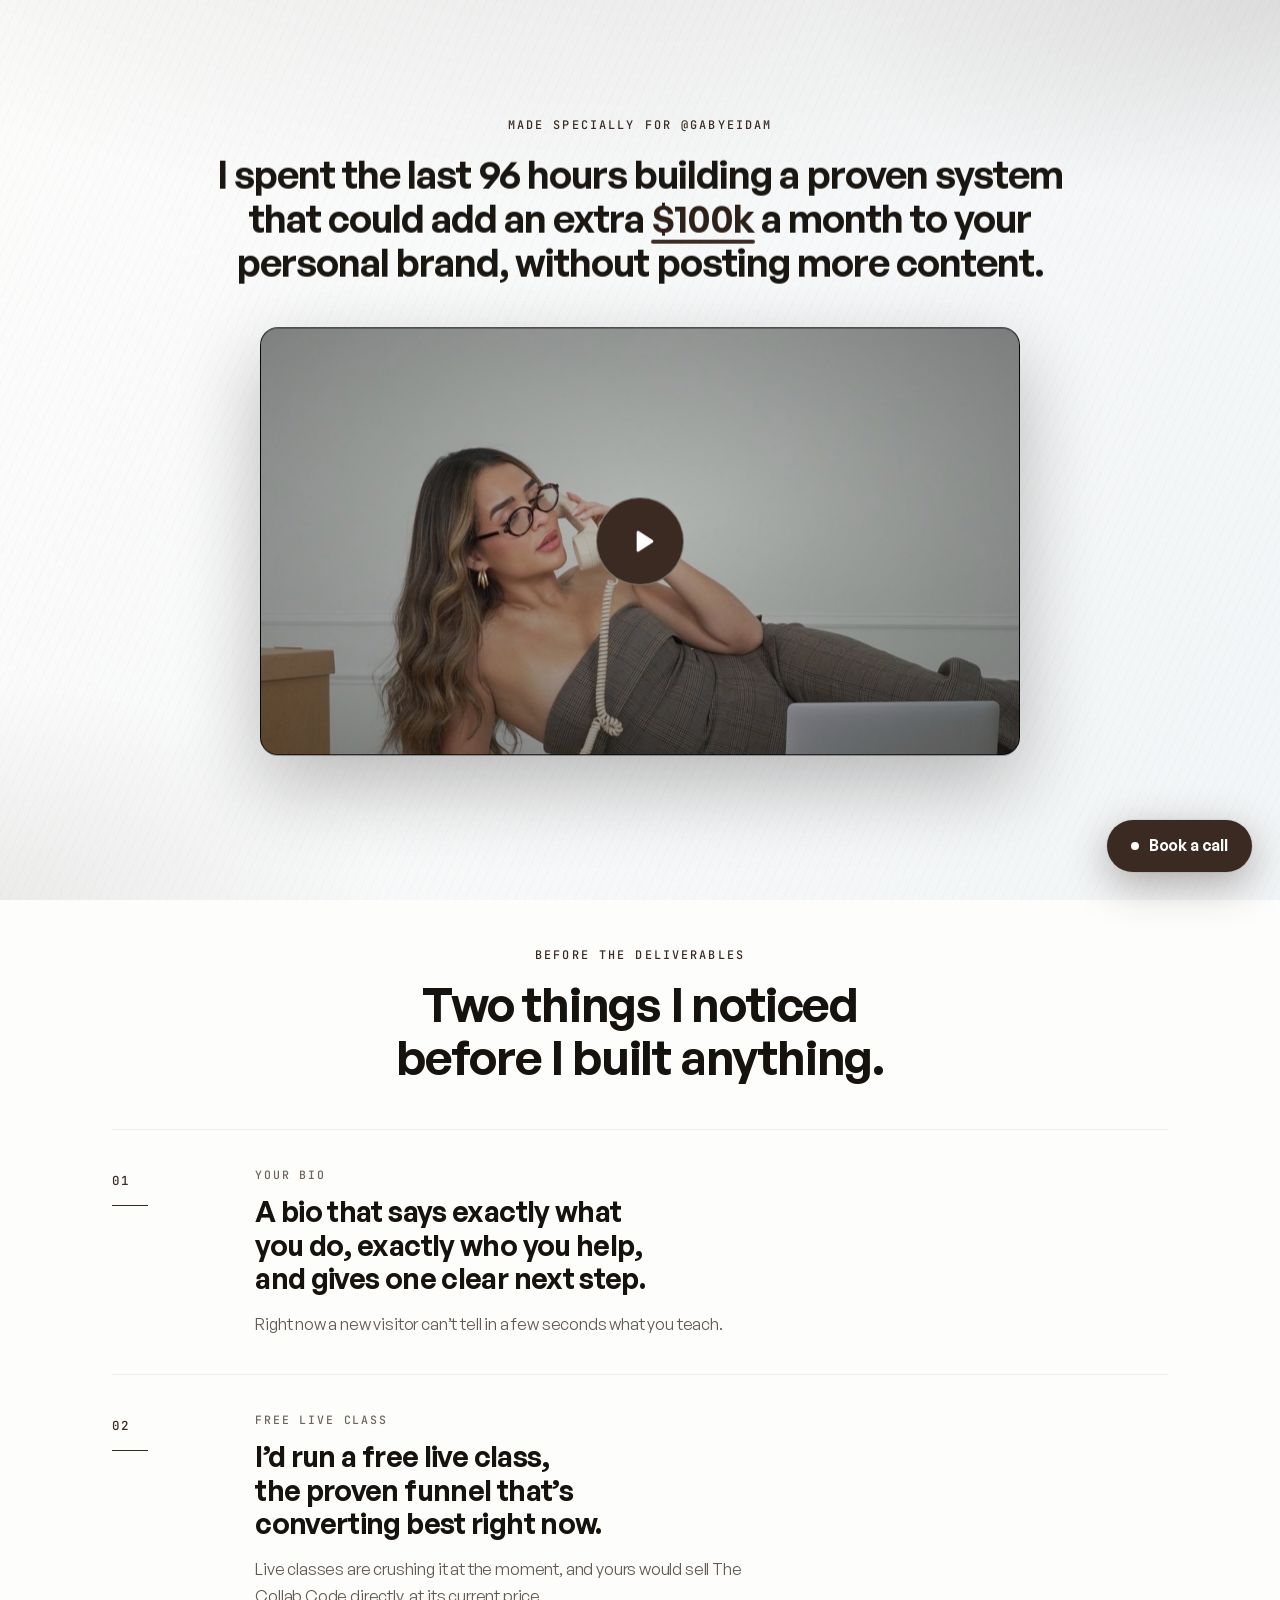
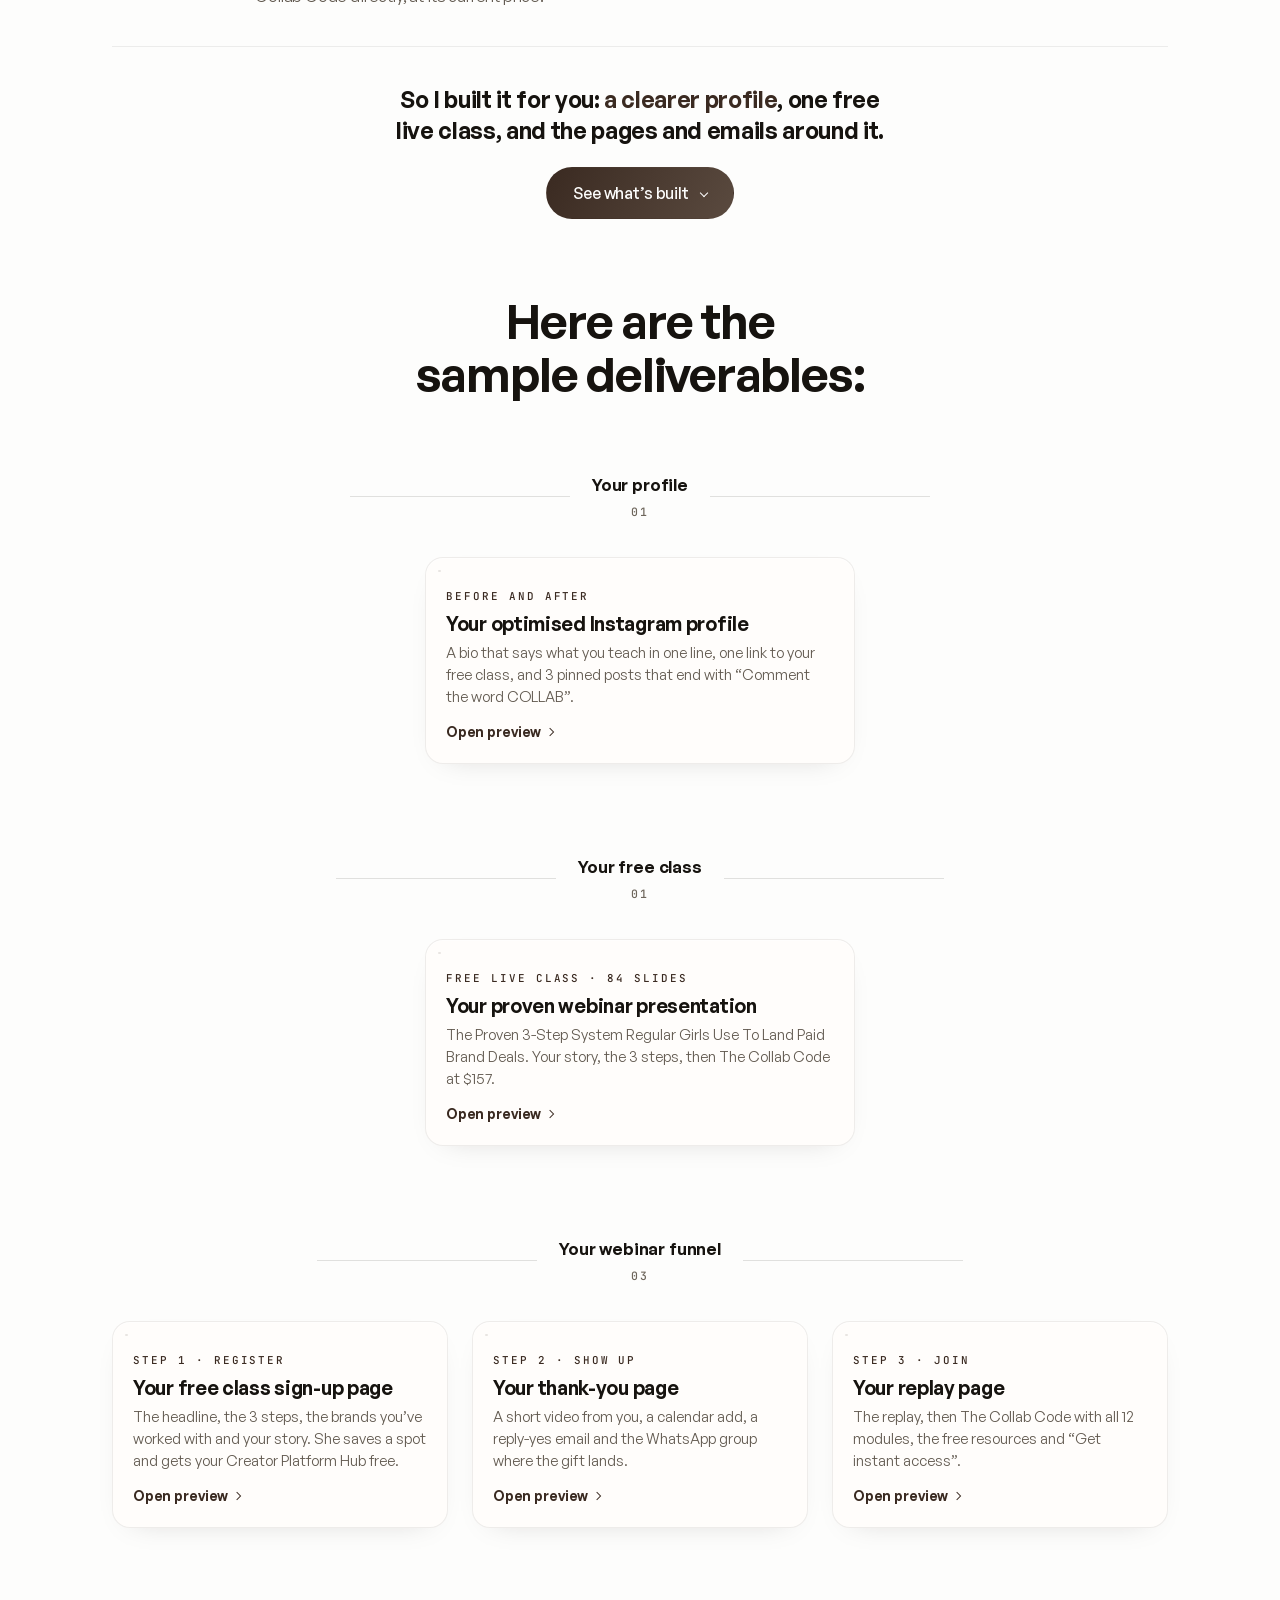
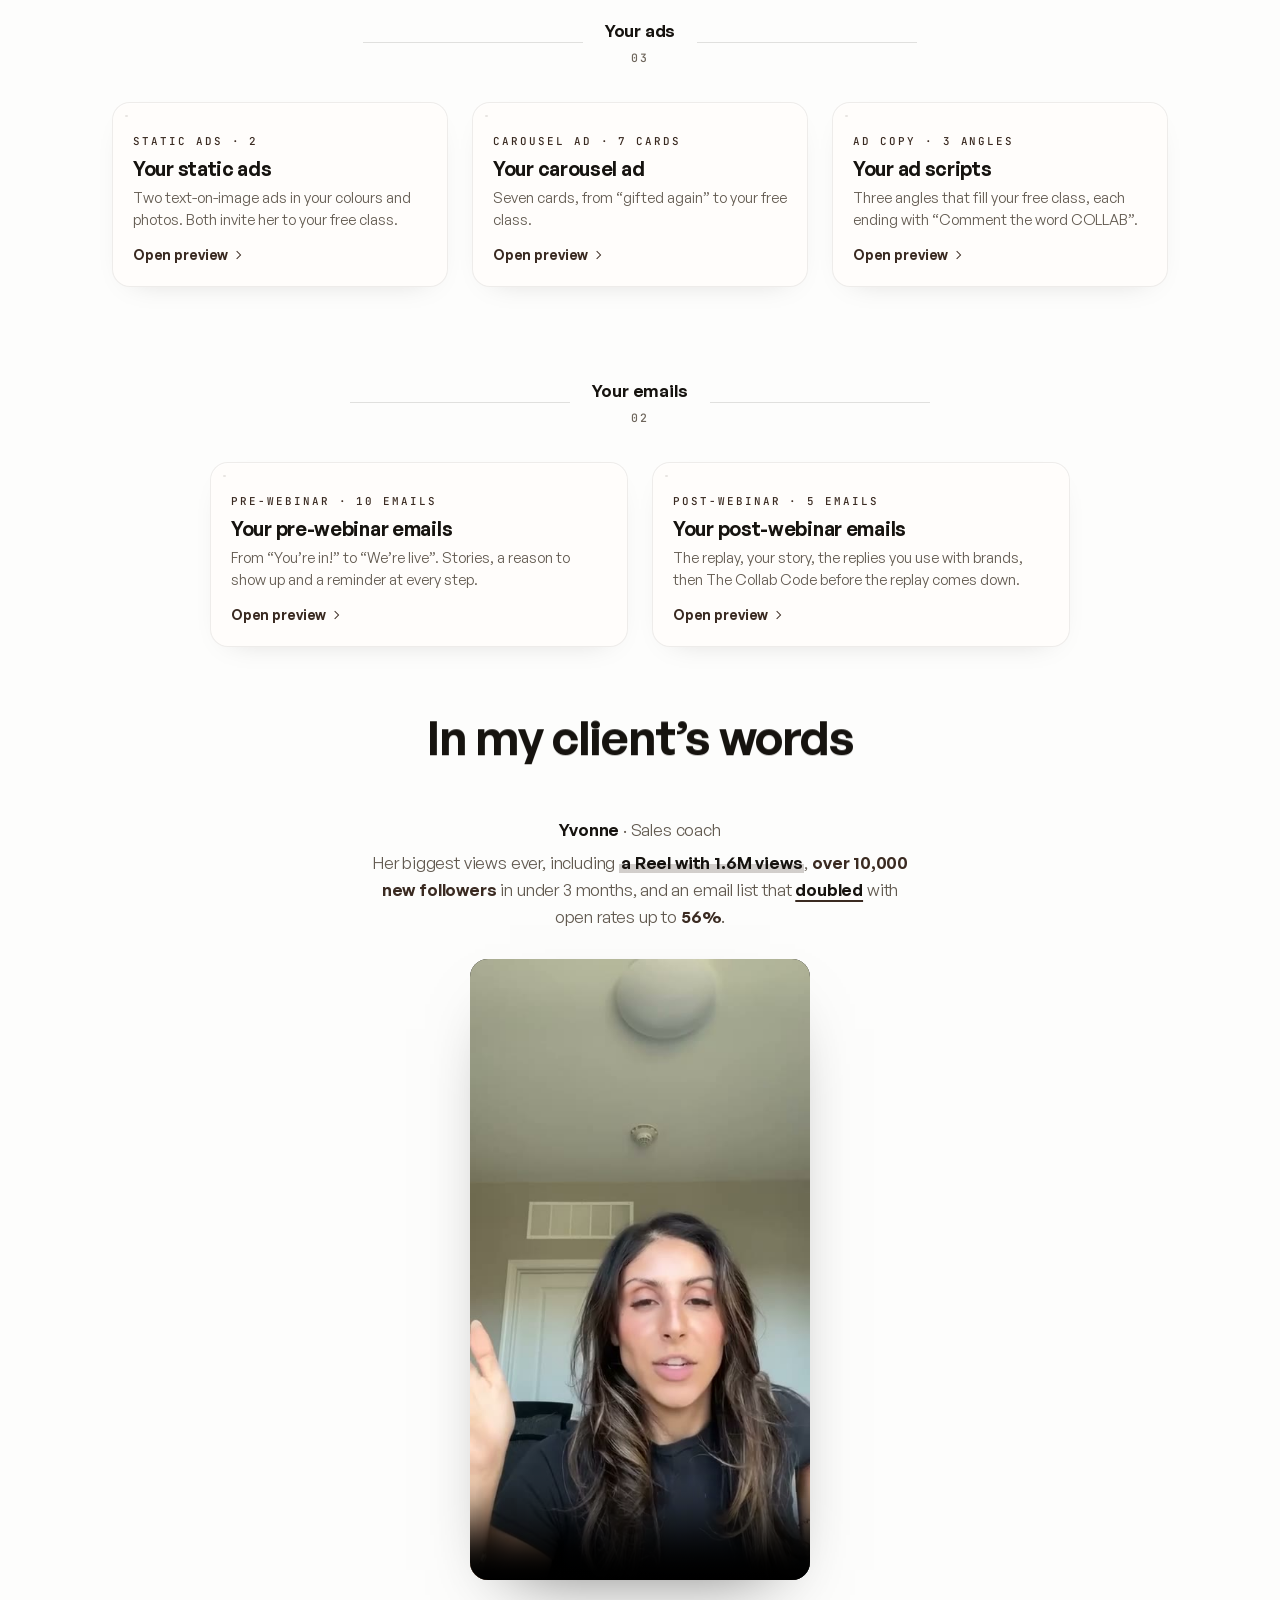
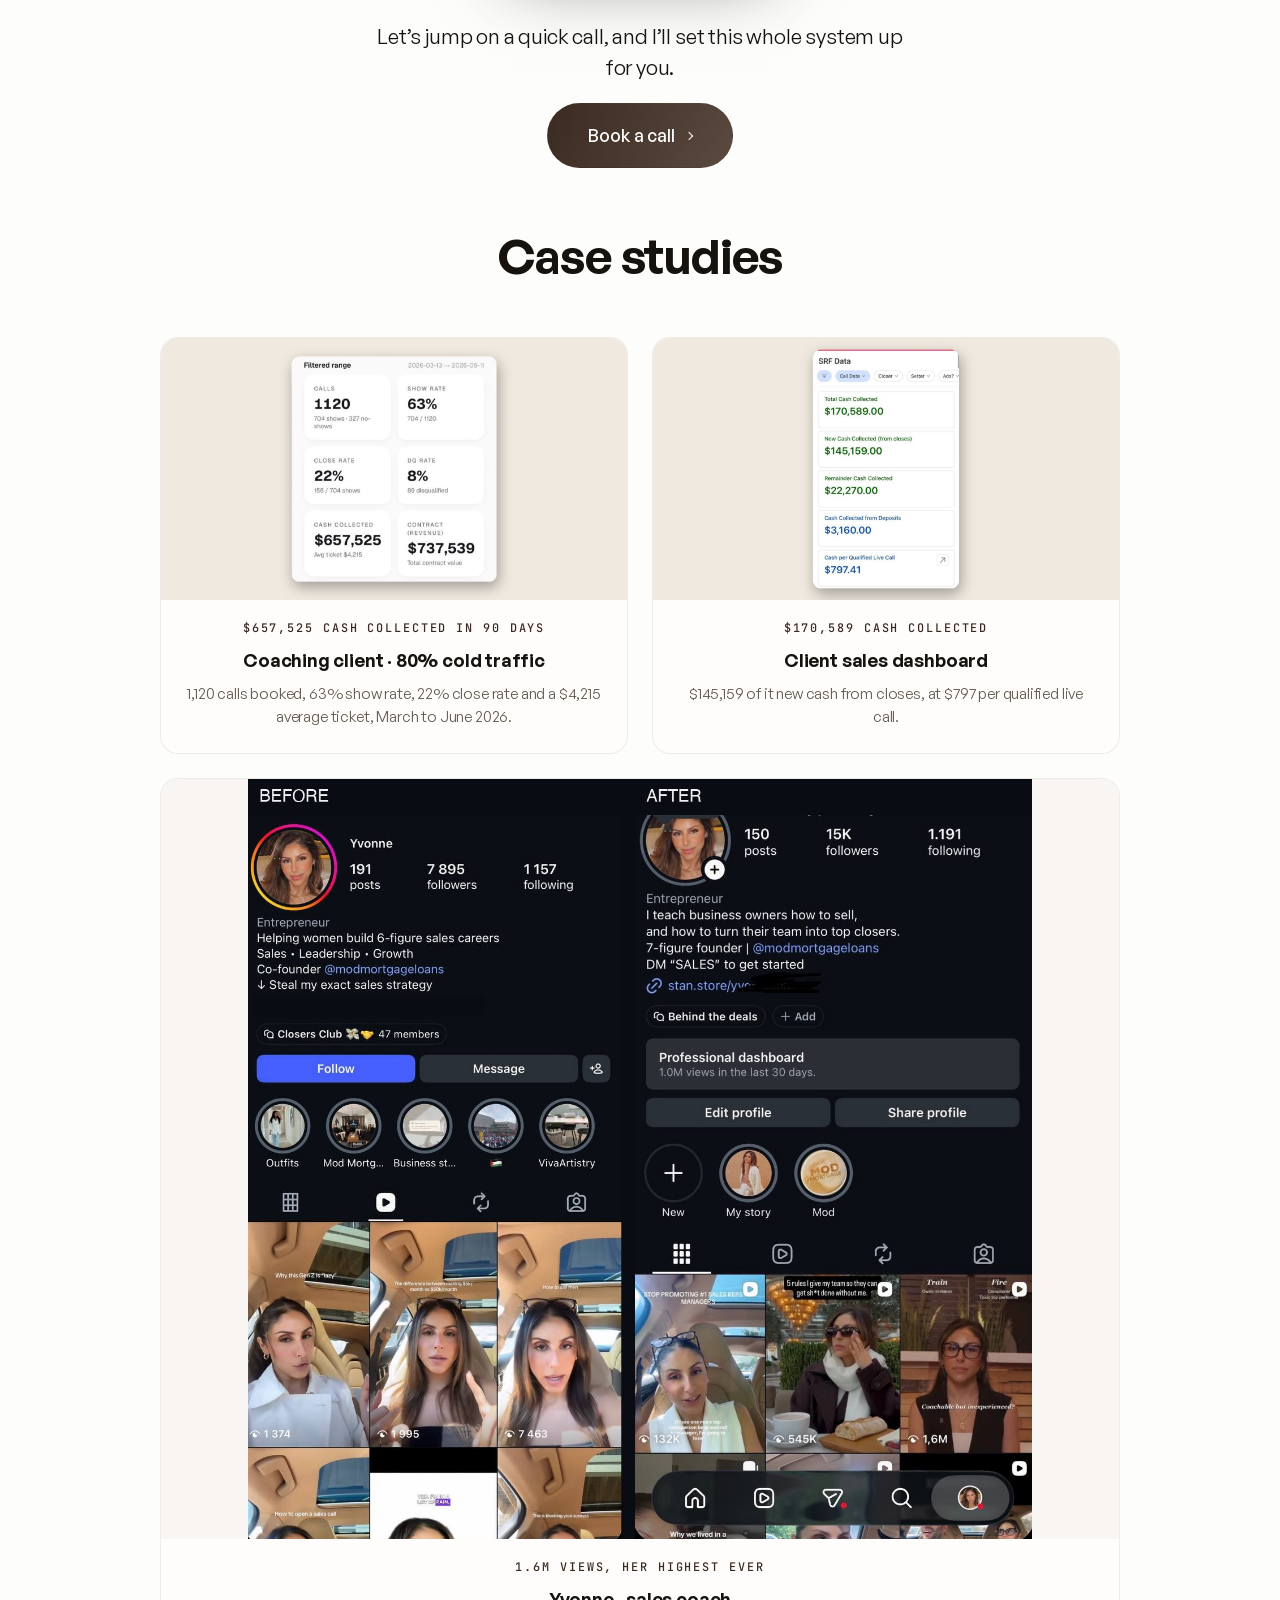
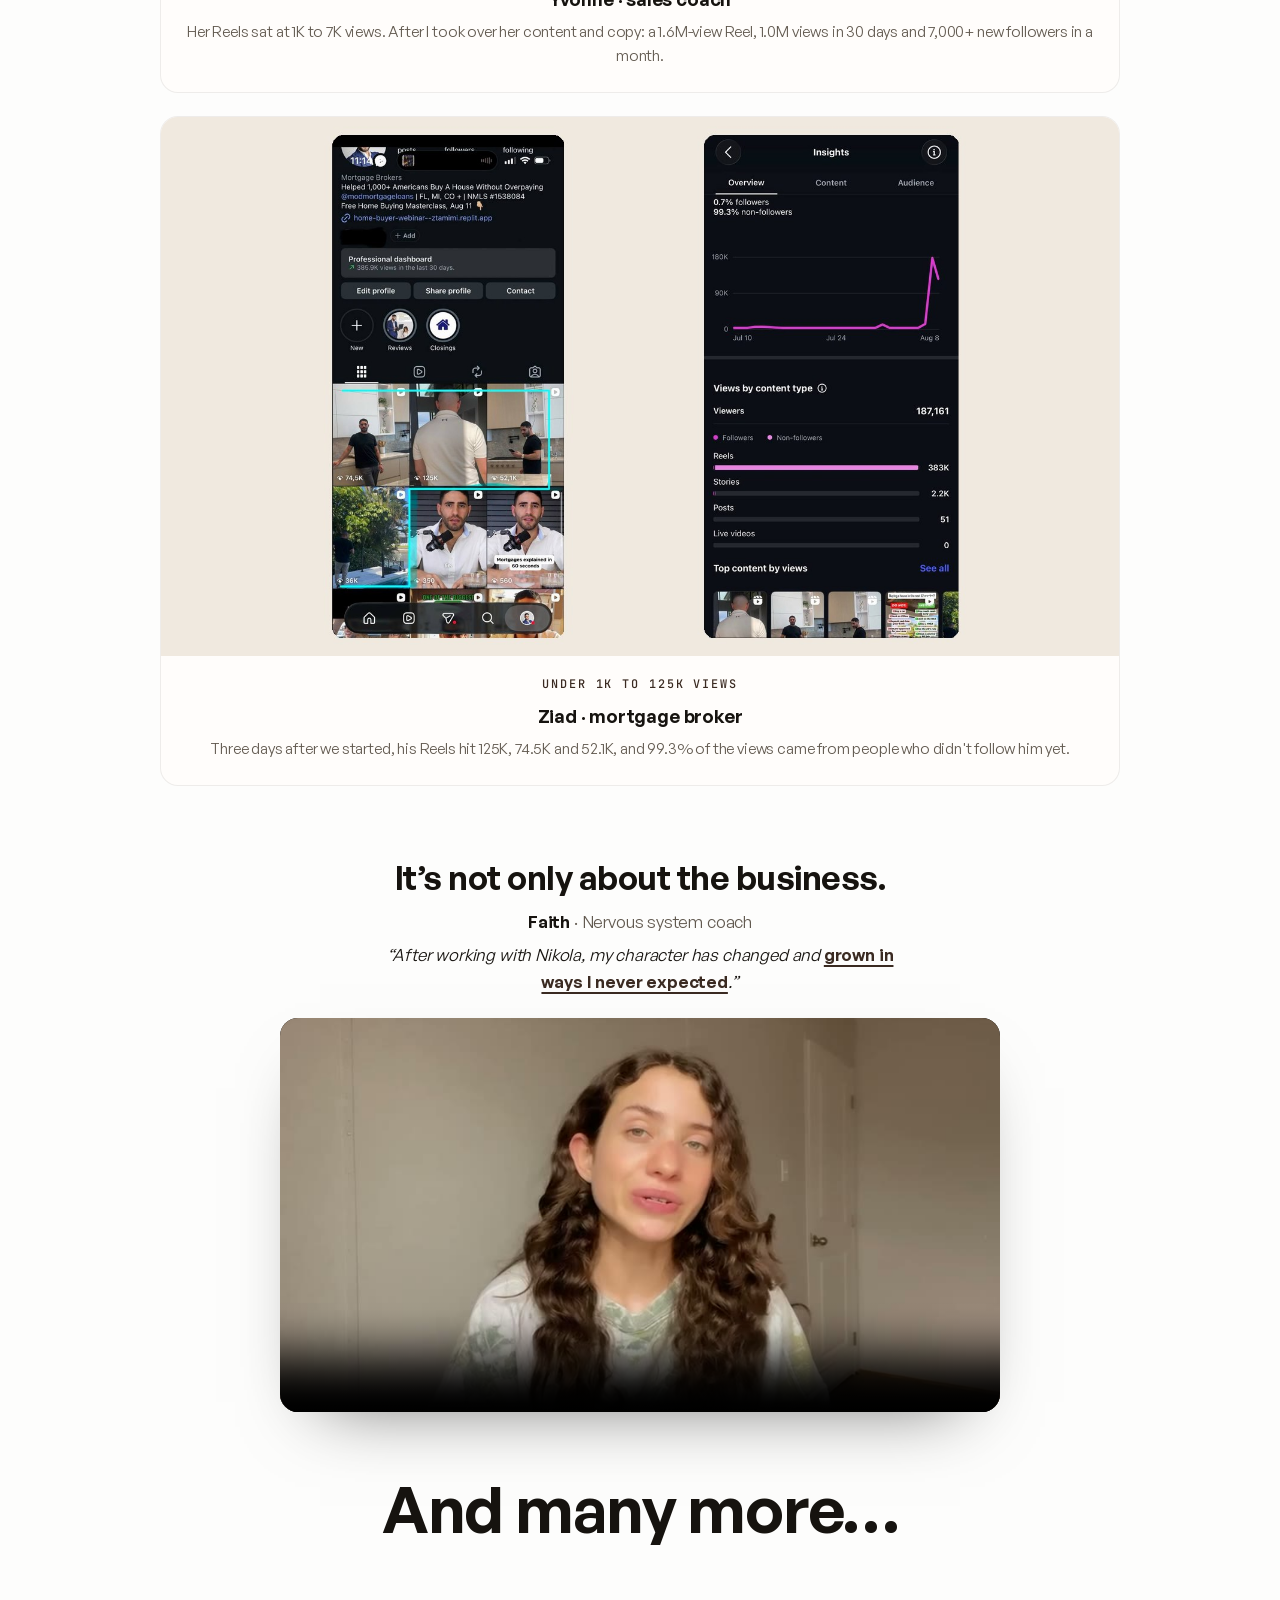
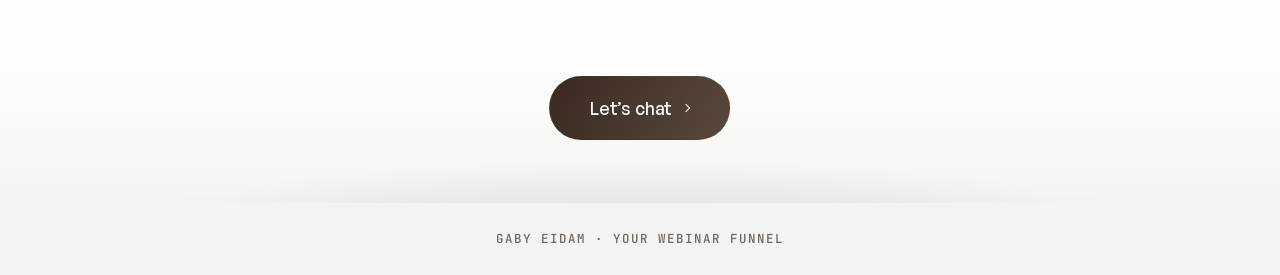
==== commit d4481f1d: "Board link preview, Following on profile" ====
--- a/index.html
+++ b/index.html
@@ -8,14 +8,14 @@
   <meta name="robots" content="noindex" />
   <meta property="og:title" content="Gaby, adding an extra $100k a month to your personal brand" />
   <meta property="og:description" content="Gaby, adding an extra $100k a month to your personal brand" />
-  <meta property="og:image" content="https://nikola424.github.io/for-gabyeidam/og.png?v=1" />
+  <meta property="og:image" content="https://nikola424.github.io/for-gabyeidam/og.jpg?v=3" />
   <meta property="og:image:width" content="1200" />
   <meta property="og:image:height" content="630" />
   <meta property="og:url" content="https://nikola424.github.io/for-gabyeidam/" />
   <meta property="og:type" content="website" />
   <meta name="twitter:card" content="summary_large_image" />
   <meta name="twitter:title" content="Gaby, adding an extra $100k a month to your personal brand" />
-  <meta name="twitter:image" content="https://nikola424.github.io/for-gabyeidam/og.png?v=1" />
+  <meta name="twitter:image" content="https://nikola424.github.io/for-gabyeidam/og.jpg?v=3" />
   <!-- Generated per build from the PROSPECT'S logo: node scripts/make_favicon.js {folder} -->
   <link rel="icon" href="assets/img/favicon.png" type="image/png" />
   <link rel="apple-touch-icon" href="assets/img/apple-touch-icon.png" />
@@ -172,7 +172,7 @@
           </div>
           <div class="grid grid--1">
             <button class="pcard reveal" data-title="Your optimised Instagram profile" data-embed="ig-profile/?v=1" data-noanim>
-              <span class="thumb"><span class="thumb__bar"><i></i><i></i><i></i><span class="thumb__url">instagram.com/gabyeidam</span></span><img class="thumb__img" src="assets/img/igprofile-preview.jpg?v=t2138" alt="Your optimised Instagram profile preview" loading="lazy" /></span>
+              <span class="thumb"><span class="thumb__bar"><i></i><i></i><i></i><span class="thumb__url">instagram.com/gabyeidam</span></span><img class="thumb__img" src="assets/img/igprofile-preview.jpg?v=f1" alt="Your optimised Instagram profile preview" loading="lazy" /></span>
               <span class="pcard__body"><span><span class="pcard__kicker">Before and after</span><span class="pcard__title">Your optimised Instagram profile</span><span class="pcard__desc">A bio that says what you teach in one line, one link to your free class, and 3 pinned posts that end with &ldquo;Comment the word COLLAB&rdquo;.</span></span><span class="pcard__link">Open preview <span class="arrow" aria-hidden="true"></span></span></span>
             </button>
           </div>
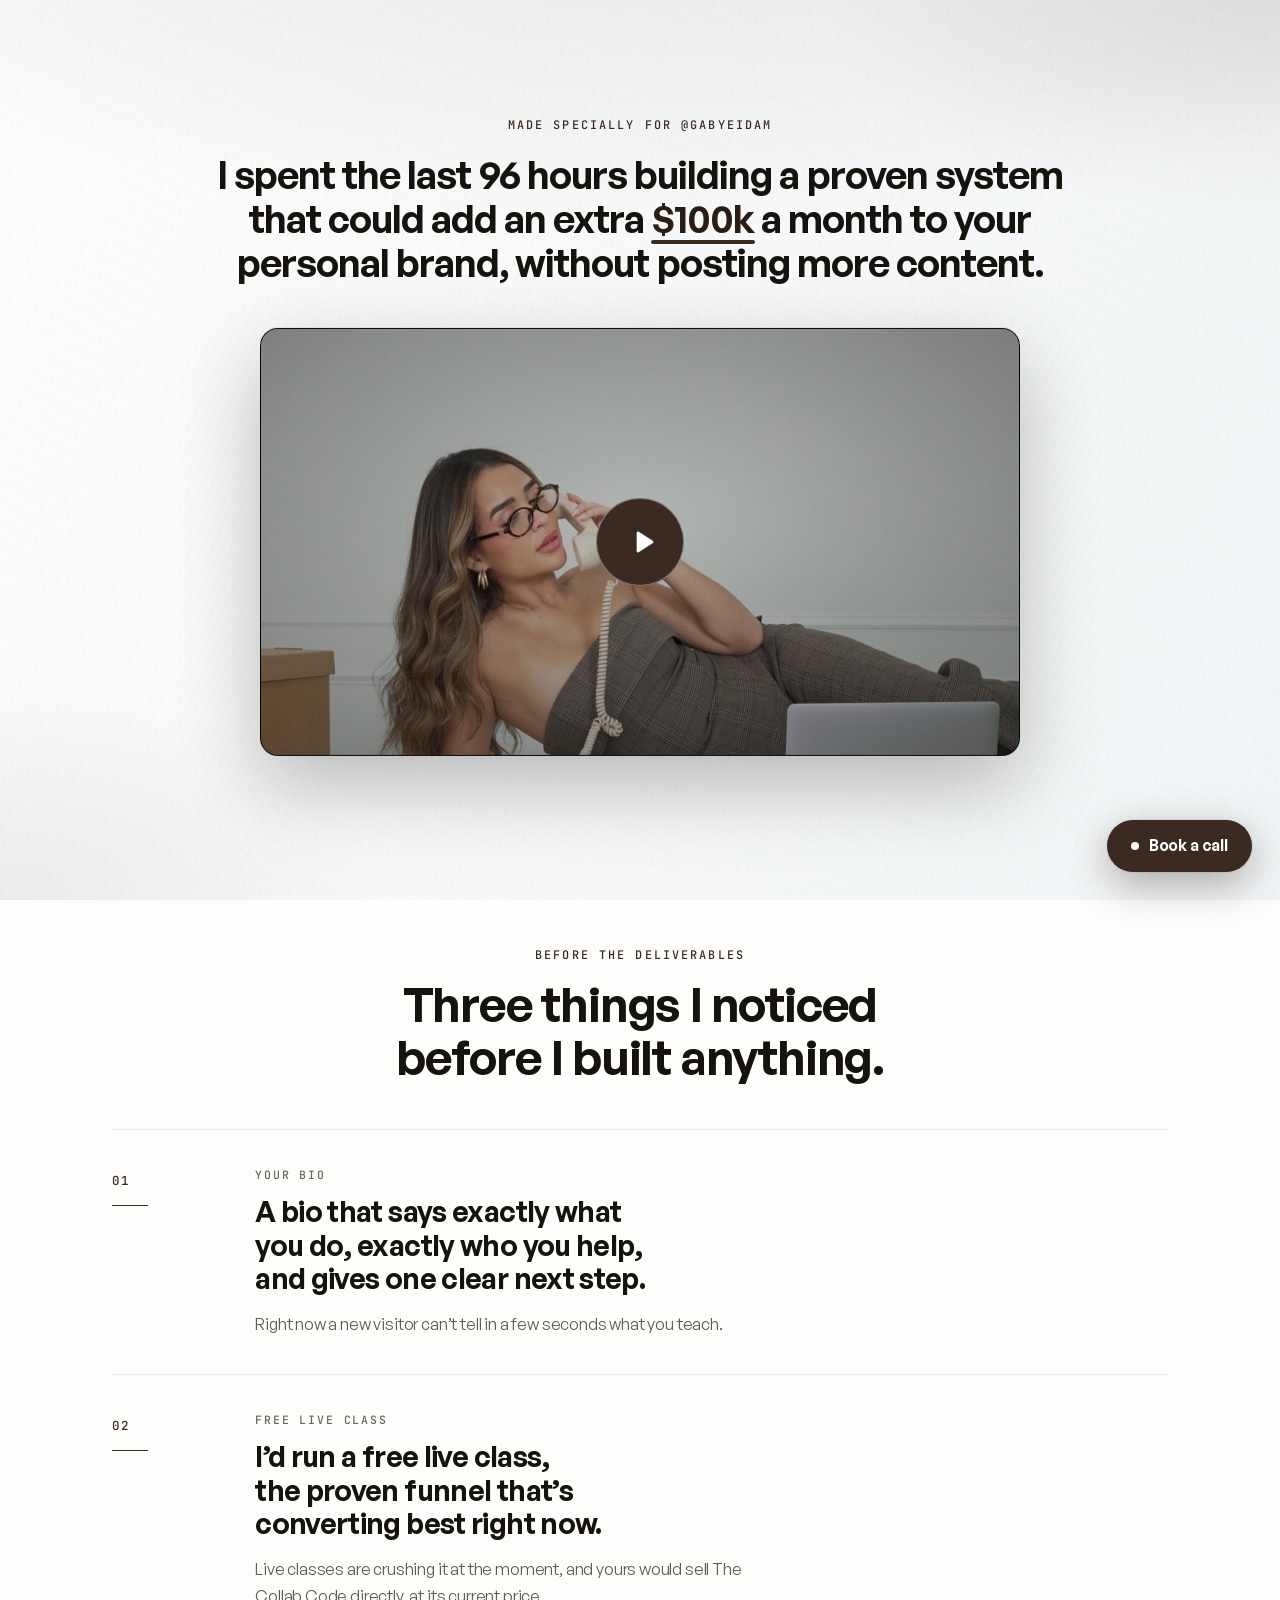
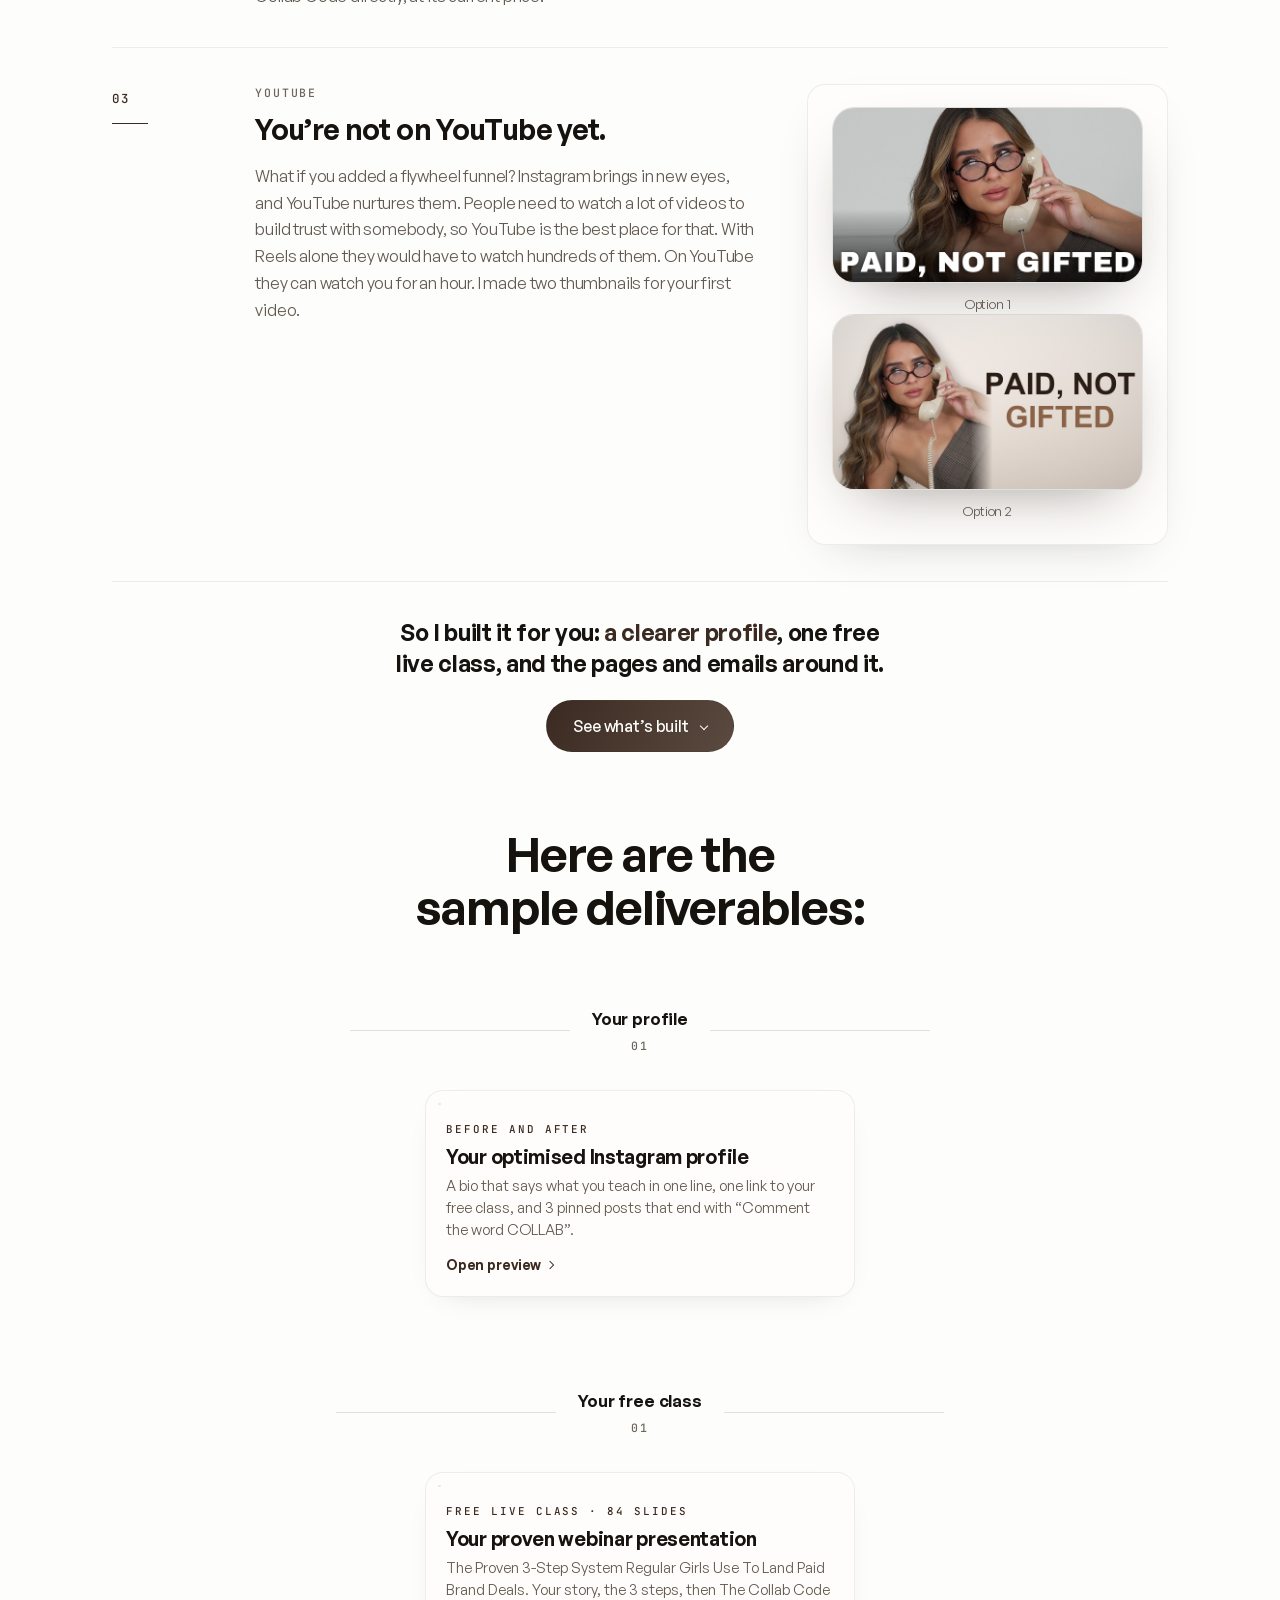
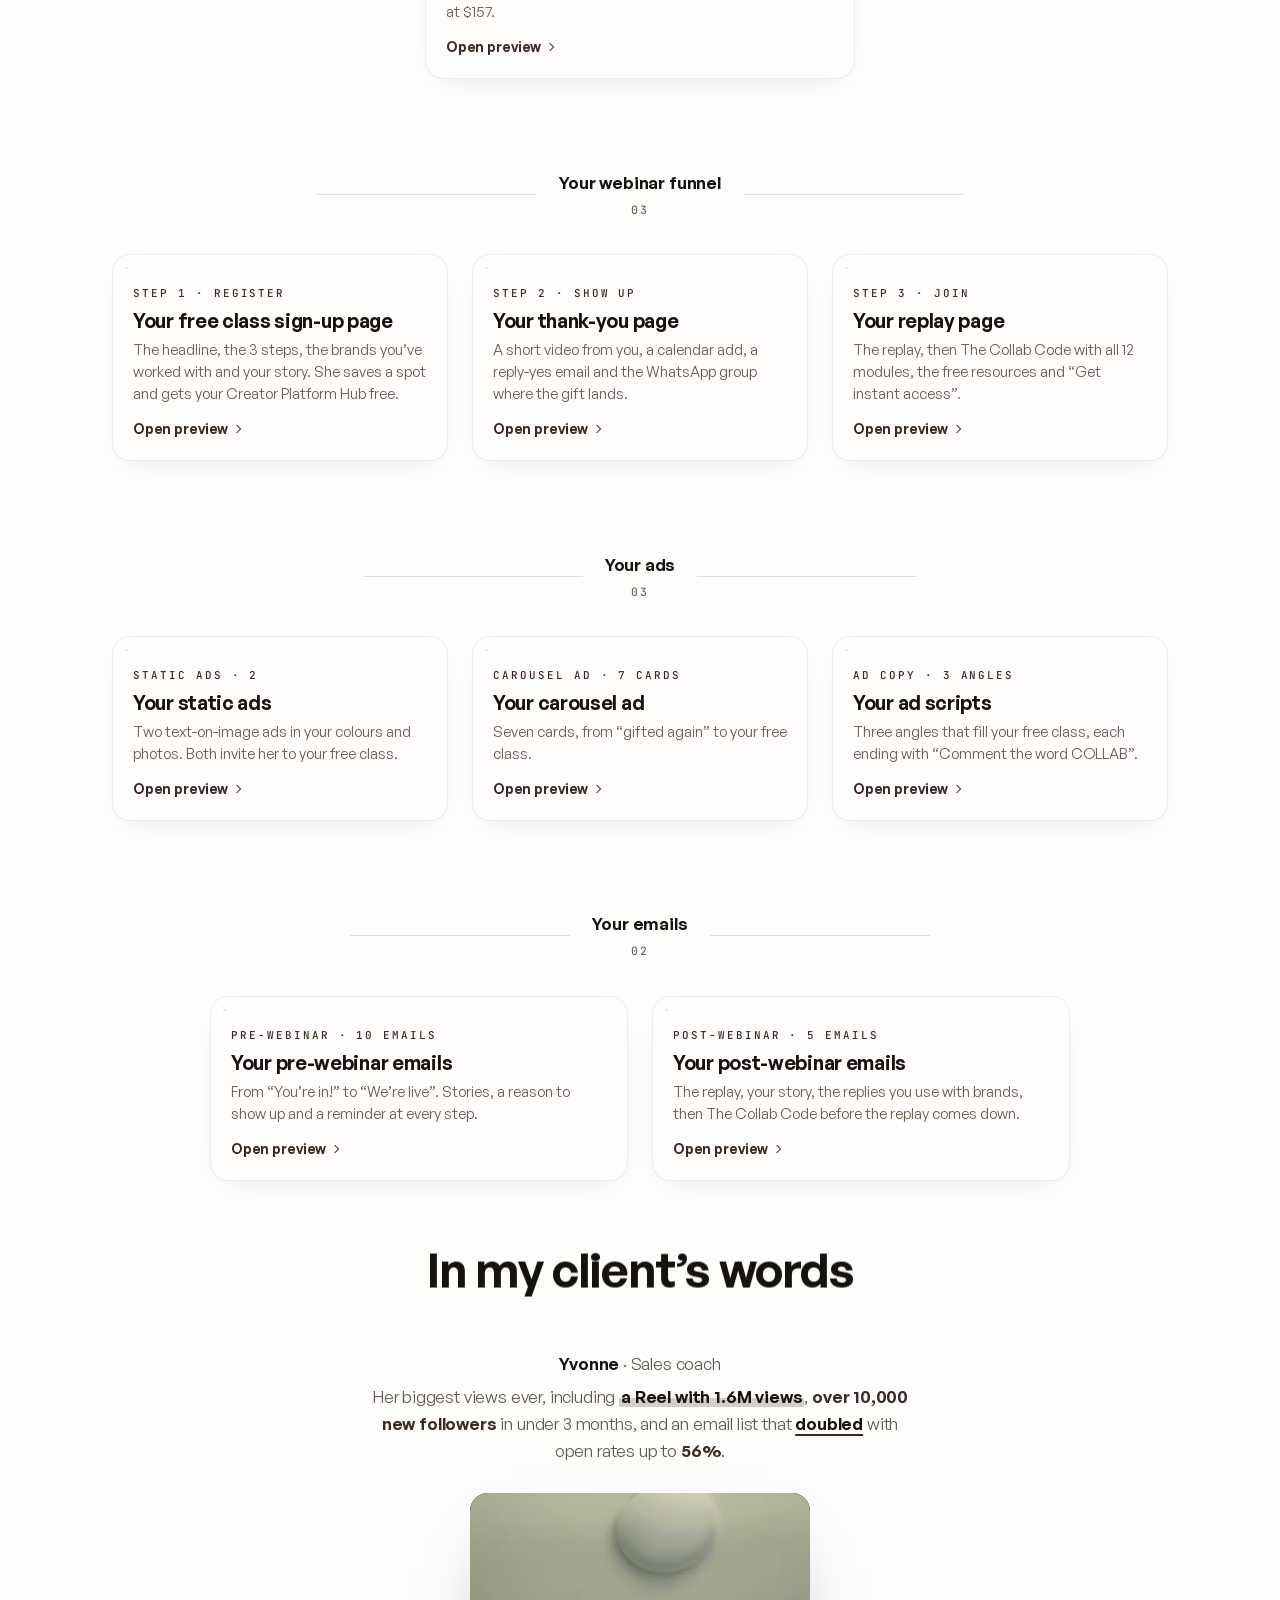
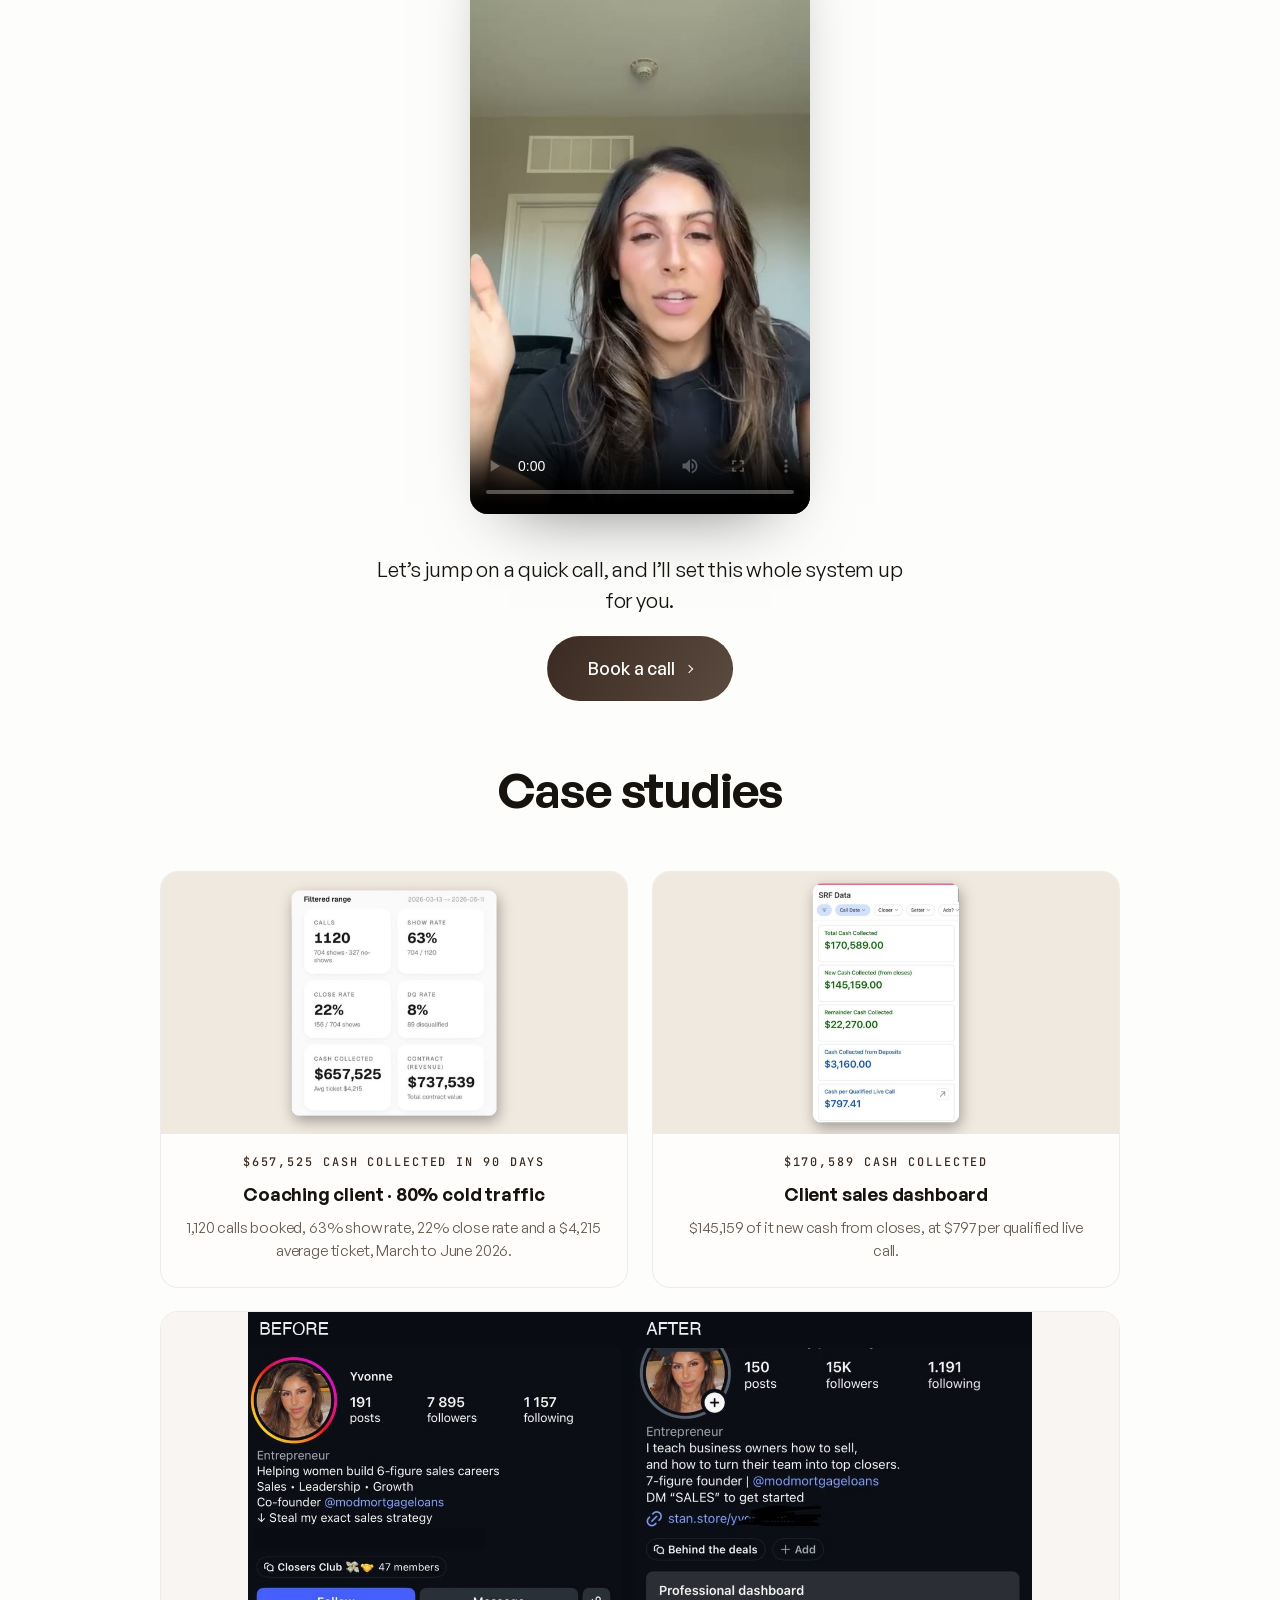
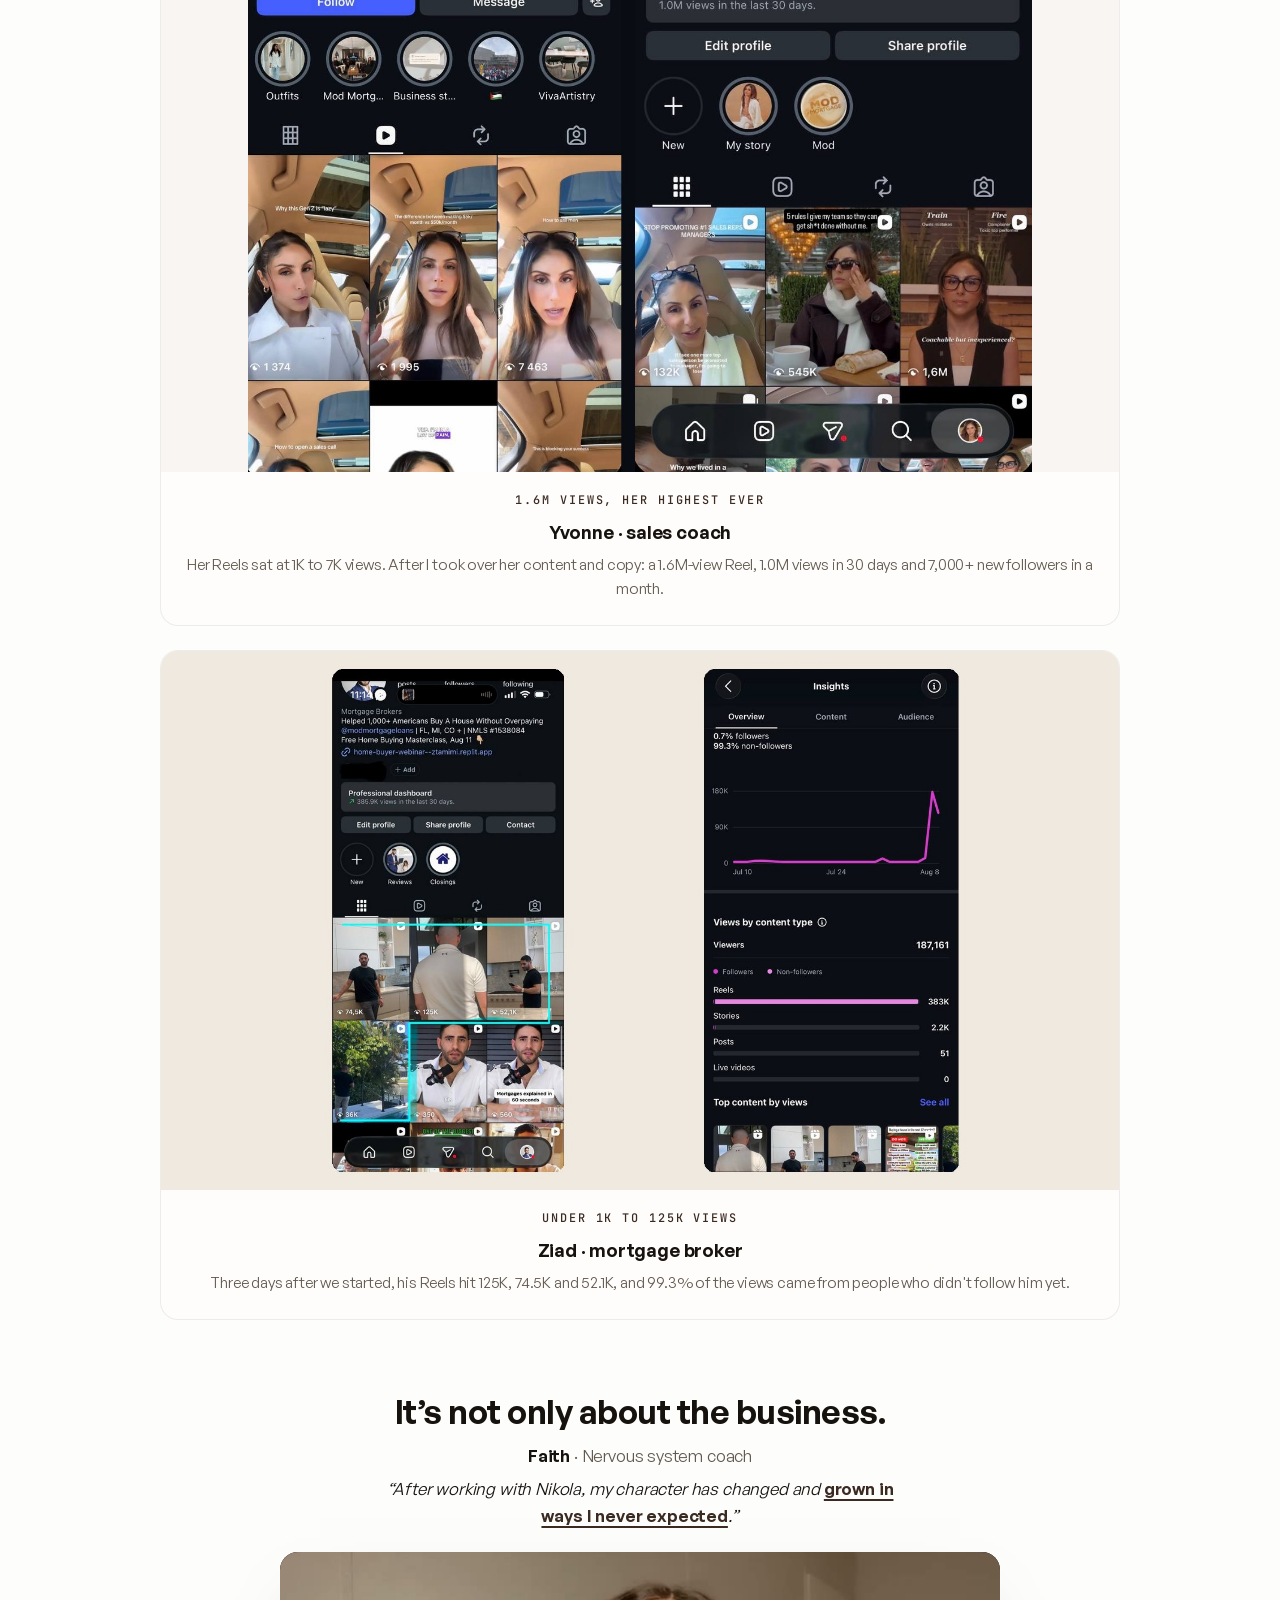
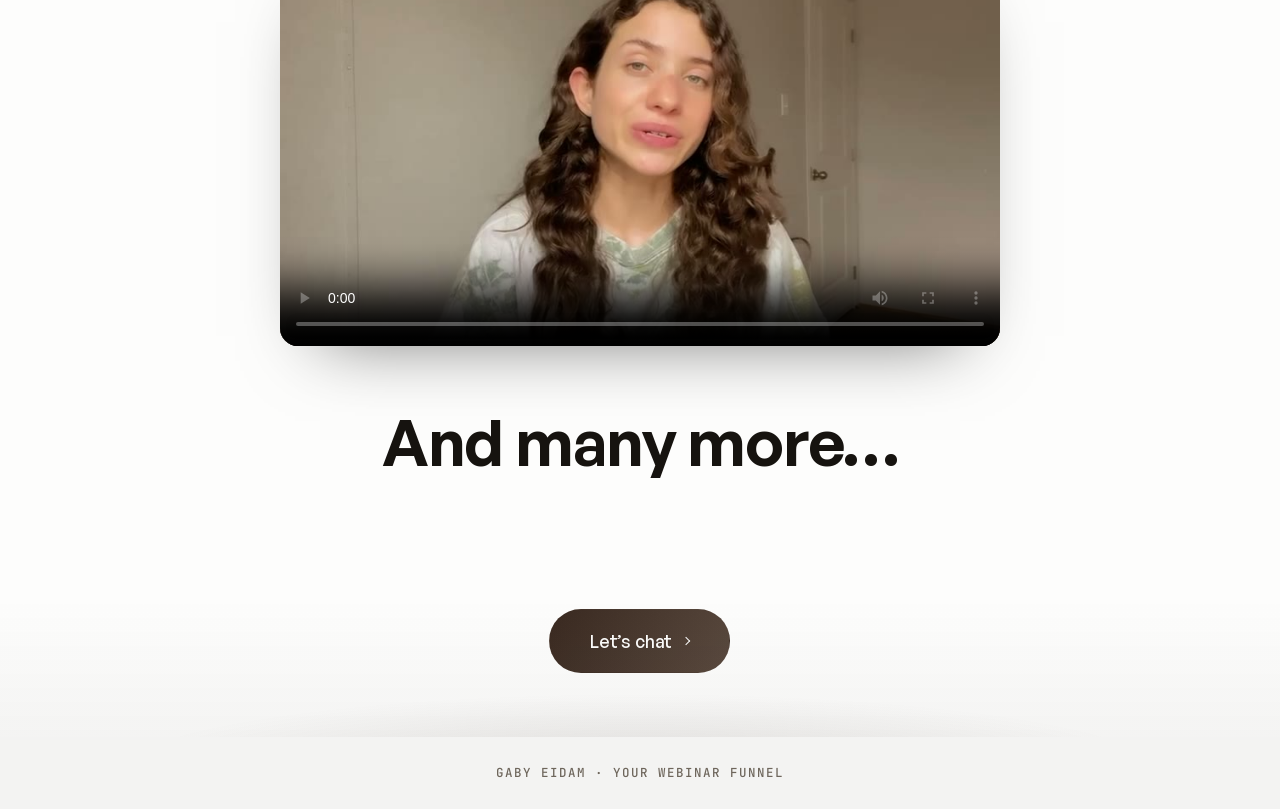
==== commit e66586bf: "F-you money board with my face; YouTube thumbnail options" ====
--- a/index.html
+++ b/index.html
@@ -8,14 +8,14 @@
   <meta name="robots" content="noindex" />
   <meta property="og:title" content="Gaby, adding an extra $100k a month to your personal brand" />
   <meta property="og:description" content="Gaby, adding an extra $100k a month to your personal brand" />
-  <meta property="og:image" content="https://nikola424.github.io/for-gabyeidam/og.jpg?v=3" />
+  <meta property="og:image" content="https://nikola424.github.io/for-gabyeidam/og.jpg?v=4" />
   <meta property="og:image:width" content="1200" />
   <meta property="og:image:height" content="630" />
   <meta property="og:url" content="https://nikola424.github.io/for-gabyeidam/" />
   <meta property="og:type" content="website" />
   <meta name="twitter:card" content="summary_large_image" />
   <meta name="twitter:title" content="Gaby, adding an extra $100k a month to your personal brand" />
-  <meta name="twitter:image" content="https://nikola424.github.io/for-gabyeidam/og.jpg?v=3" />
+  <meta name="twitter:image" content="https://nikola424.github.io/for-gabyeidam/og.jpg?v=4" />
   <!-- Generated per build from the PROSPECT'S logo: node scripts/make_favicon.js {folder} -->
   <link rel="icon" href="assets/img/favicon.png" type="image/png" />
   <link rel="apple-touch-icon" href="assets/img/apple-touch-icon.png" />
@@ -133,7 +133,7 @@
       <div class="container">
         <div class="bridge__head">
           <p class="eyebrow reveal">Before the deliverables</p>
-          <h2 class="section__title bridge__title reveal">Two things I noticed<br />before I built anything.</h2>
+          <h2 class="section__title bridge__title reveal">Three things I noticed<br />before I built anything.</h2>
         </div>
 
         <article class="beat reveal">
@@ -150,6 +150,17 @@
             <p class="beat__kicker">Free live class</p>
             <h3 class="beat__title">I&rsquo;d run a free live class, the proven funnel that&rsquo;s converting best right now.</h3>
             <p class="beat__text">Live classes are crushing it at the moment, and yours would sell The Collab Code directly, at its current price.</p>
+          </div>
+        </article>
+        <article class="beat reveal">
+          <div class="beat__num"><span class="beat__idx">03</span><span class="beat__rule"></span></div>
+          <div class="beat__copy">
+            <p class="beat__kicker">YouTube</p>
+            <h3 class="beat__title">You&rsquo;re not on YouTube yet.</h3>
+            <p class="beat__text">What if you added a flywheel funnel? Instagram brings in new eyes, and YouTube nurtures them. People need to watch a lot of videos to build trust with somebody, so YouTube is the best place for that. With Reels alone they would have to watch hundreds of them. On YouTube they can watch you for an hour. I made two thumbnails for your first video.</p>
+          </div>
+          <div class="beat__aside">
+            <figure class="shot shot--wide"><img src="assets/img/course-thumb-1.jpg?v=1" alt="Thumbnail option 1" loading="lazy" /><figcaption>Option 1</figcaption></figure><figure class="shot shot--wide"><img src="assets/img/course-thumb-2.jpg?v=1" alt="Thumbnail option 2" loading="lazy" /><figcaption>Option 2</figcaption></figure>
           </div>
         </article>
         <div class="bridge__close reveal">
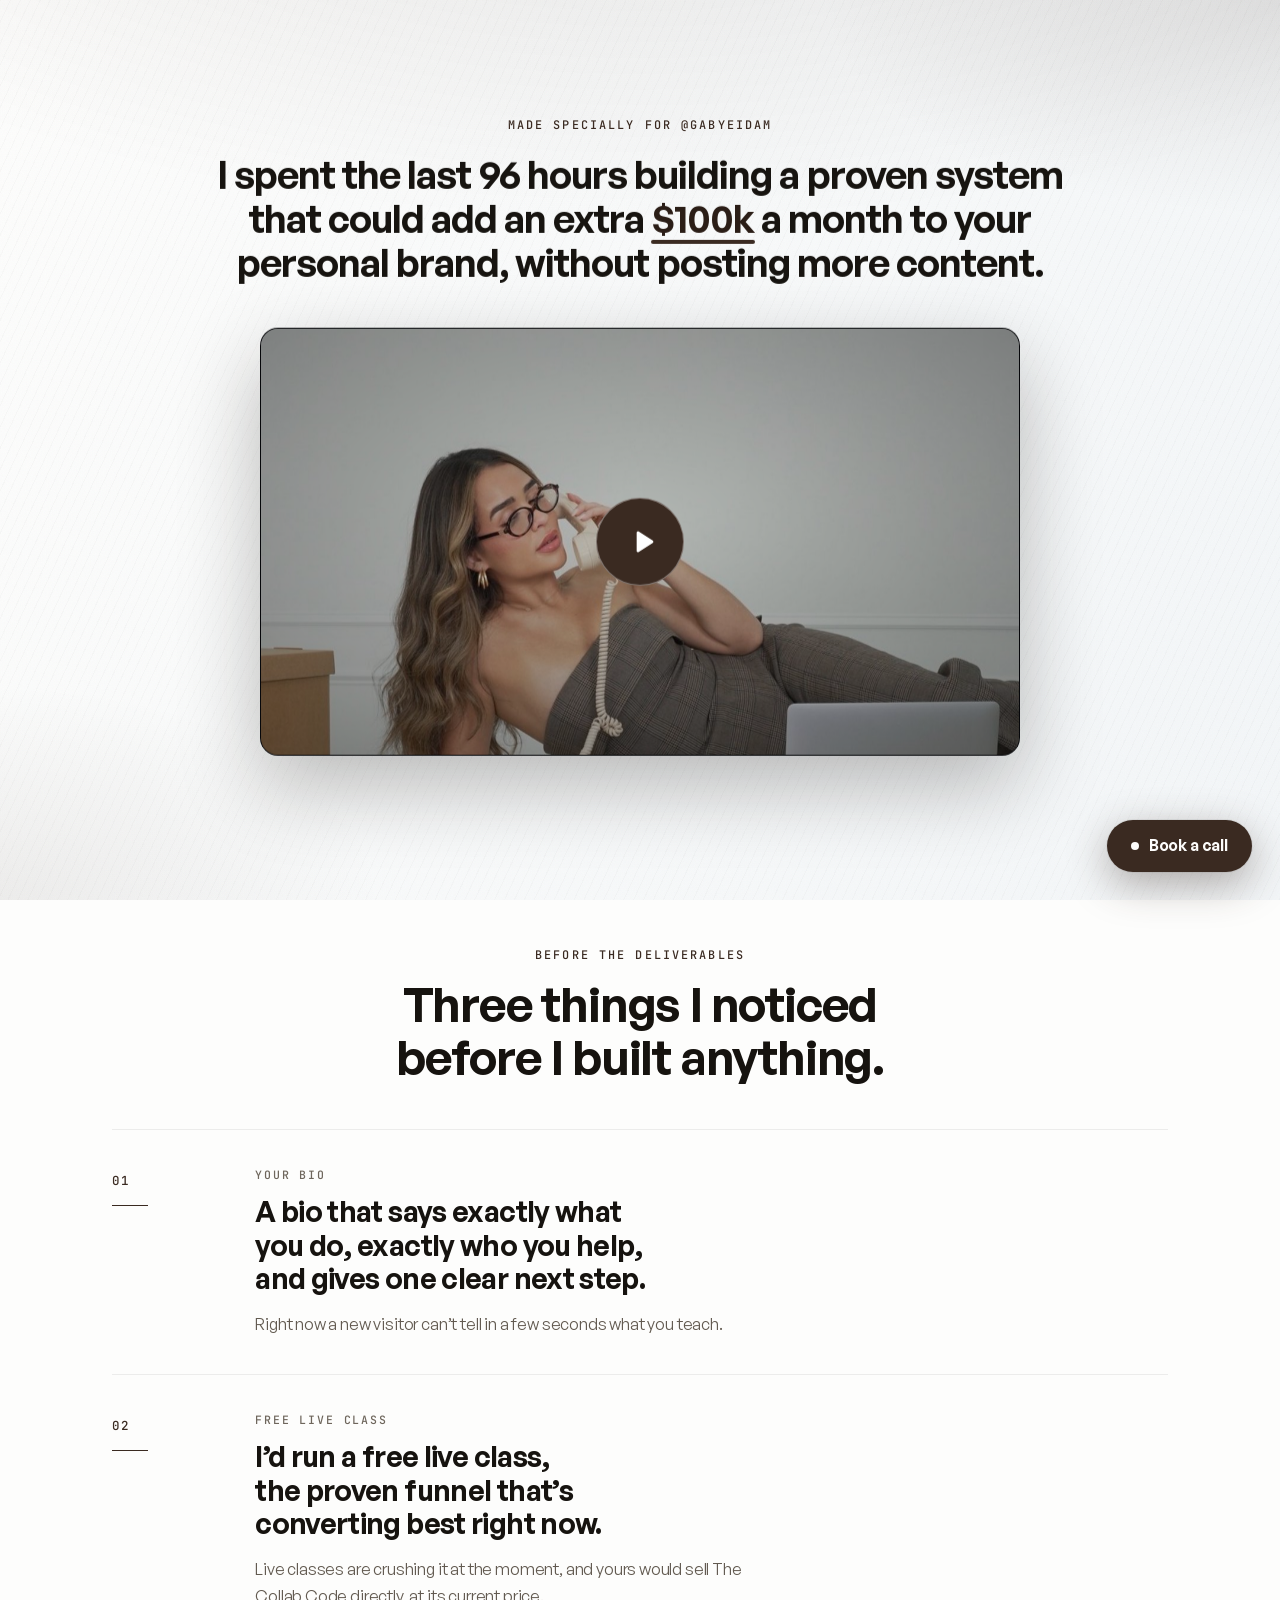
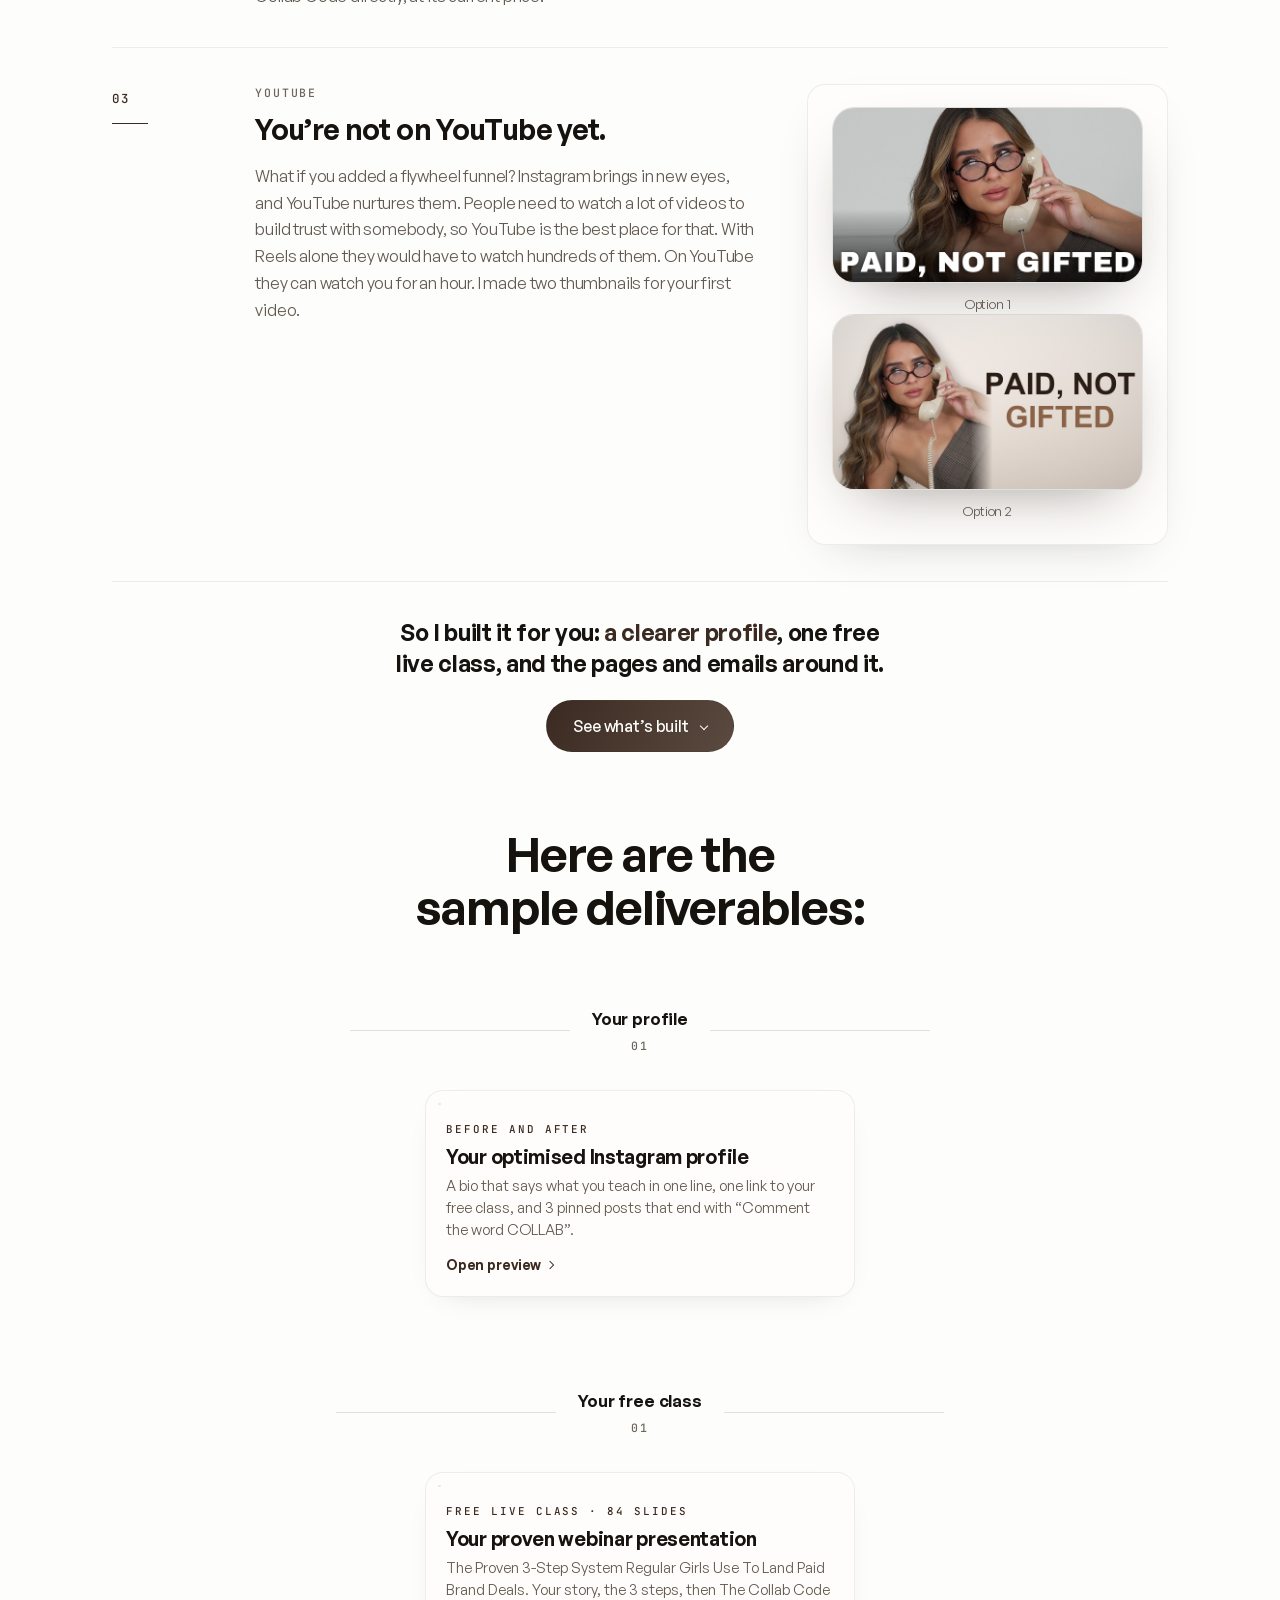
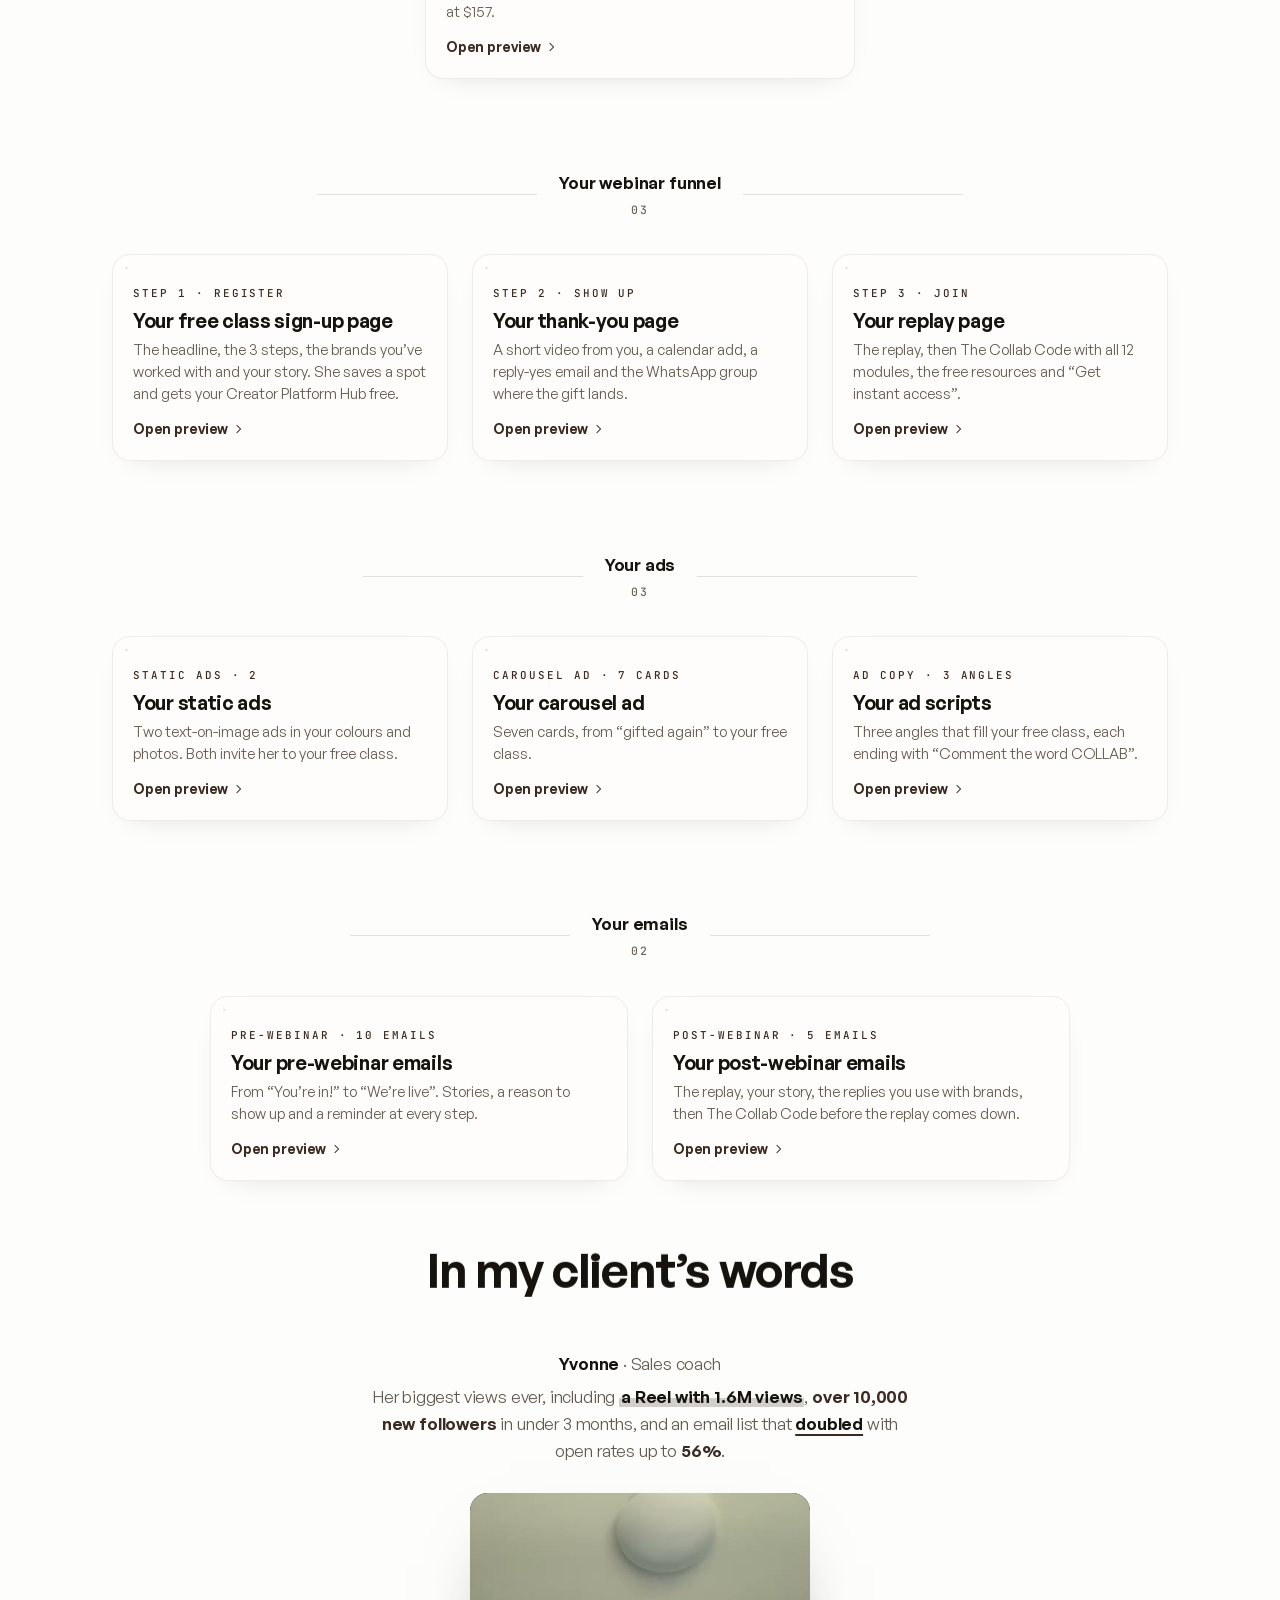
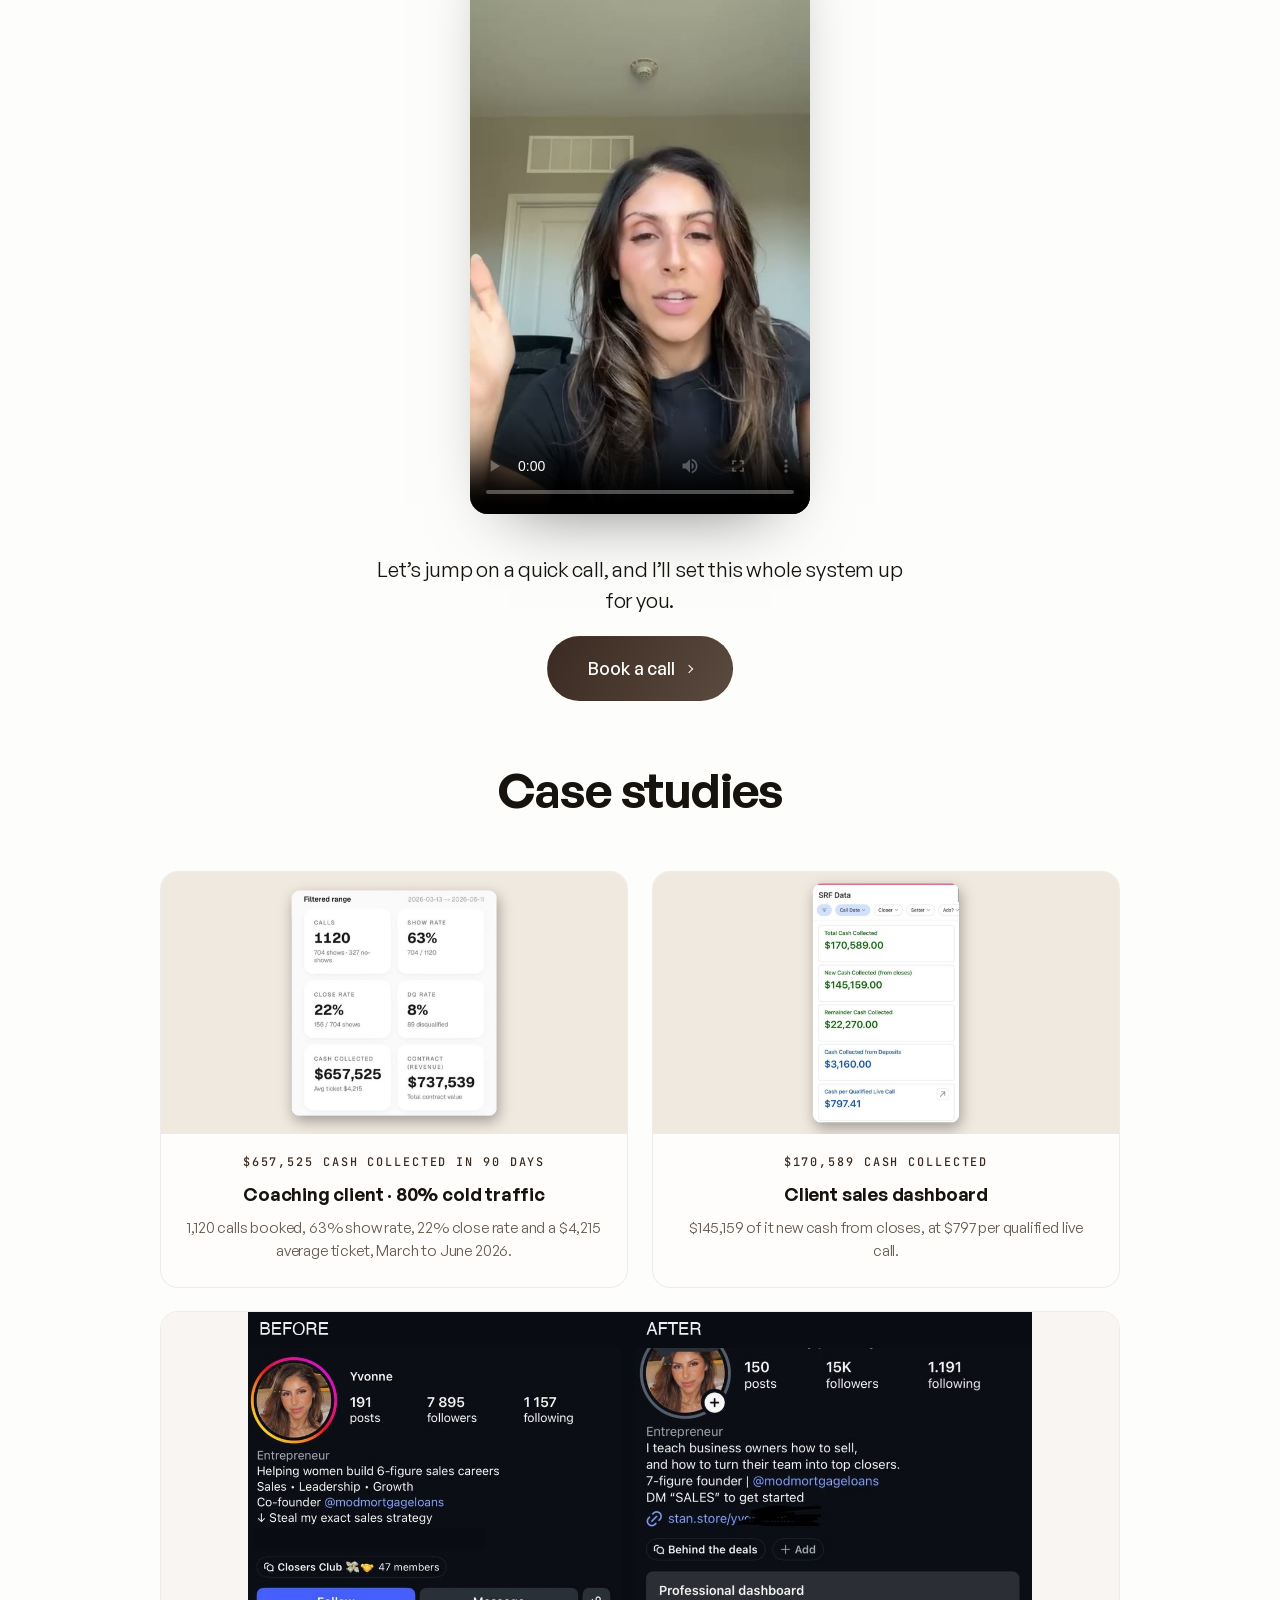
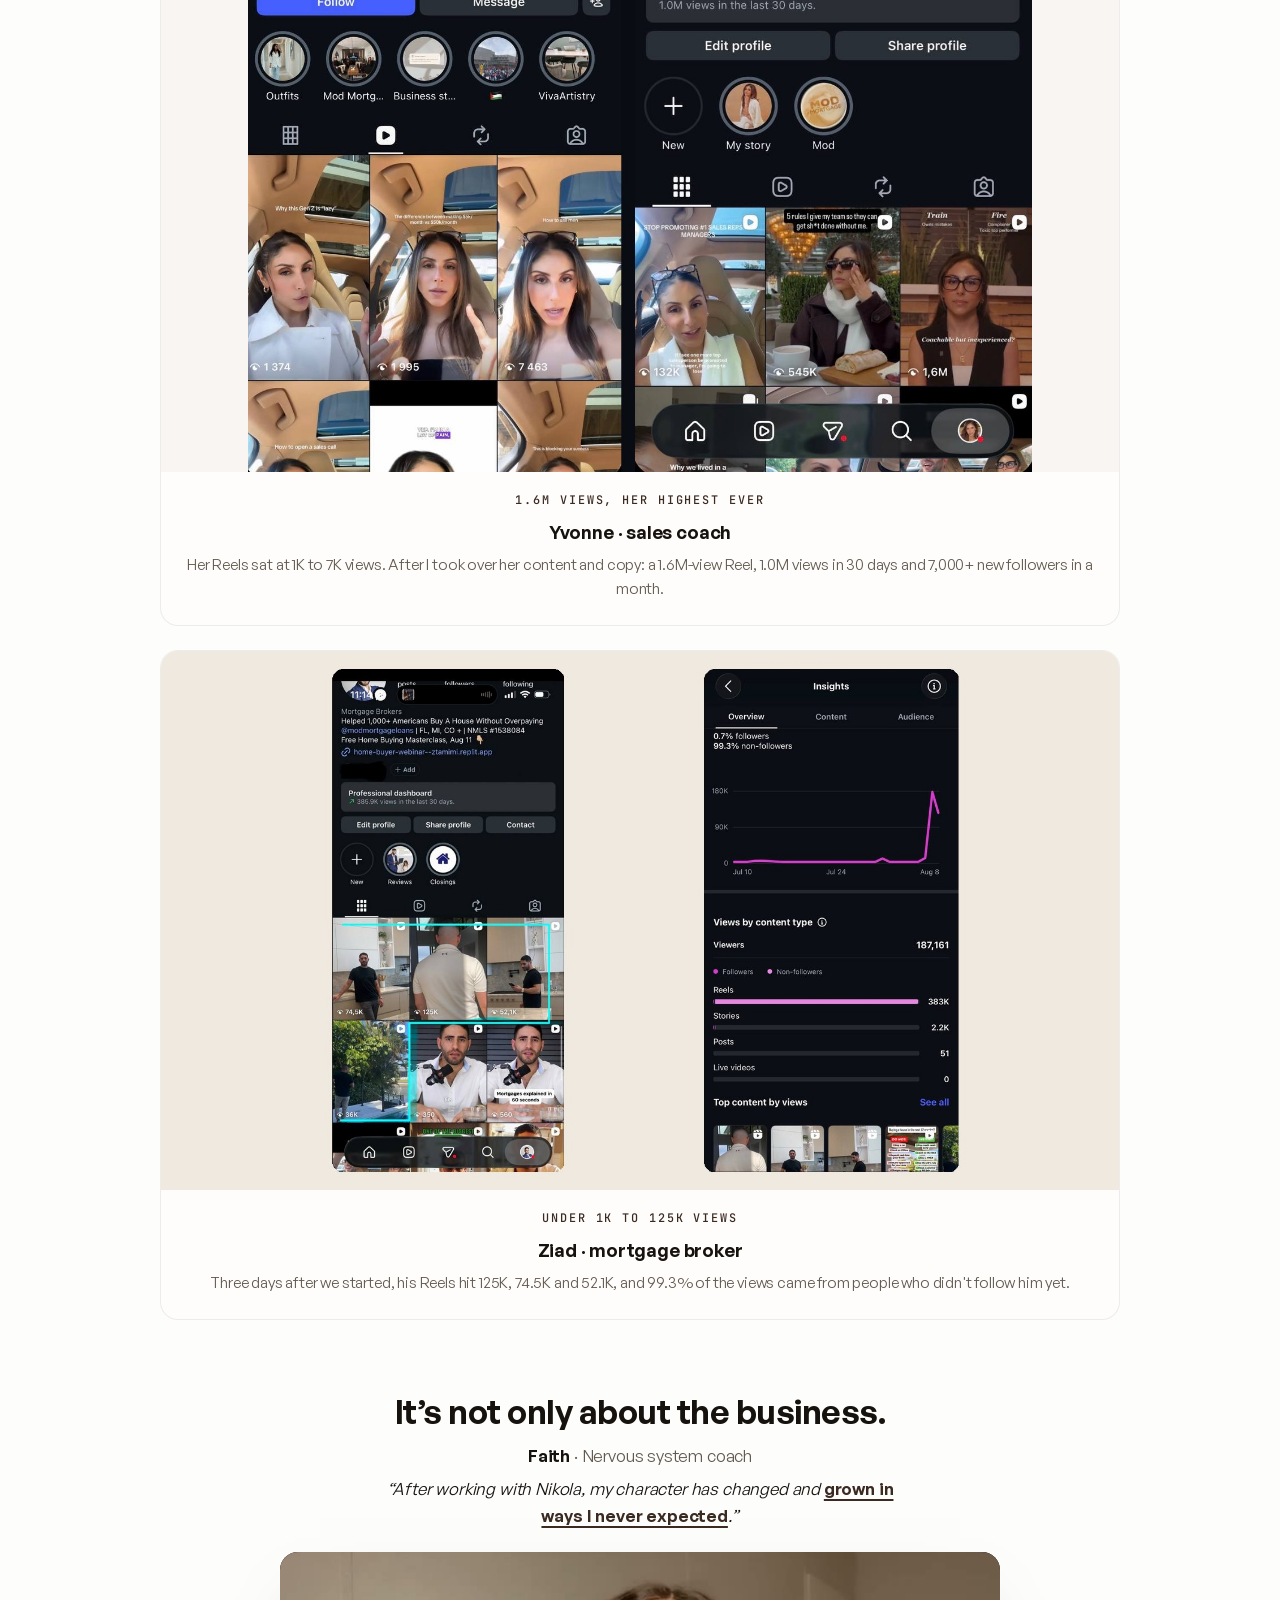
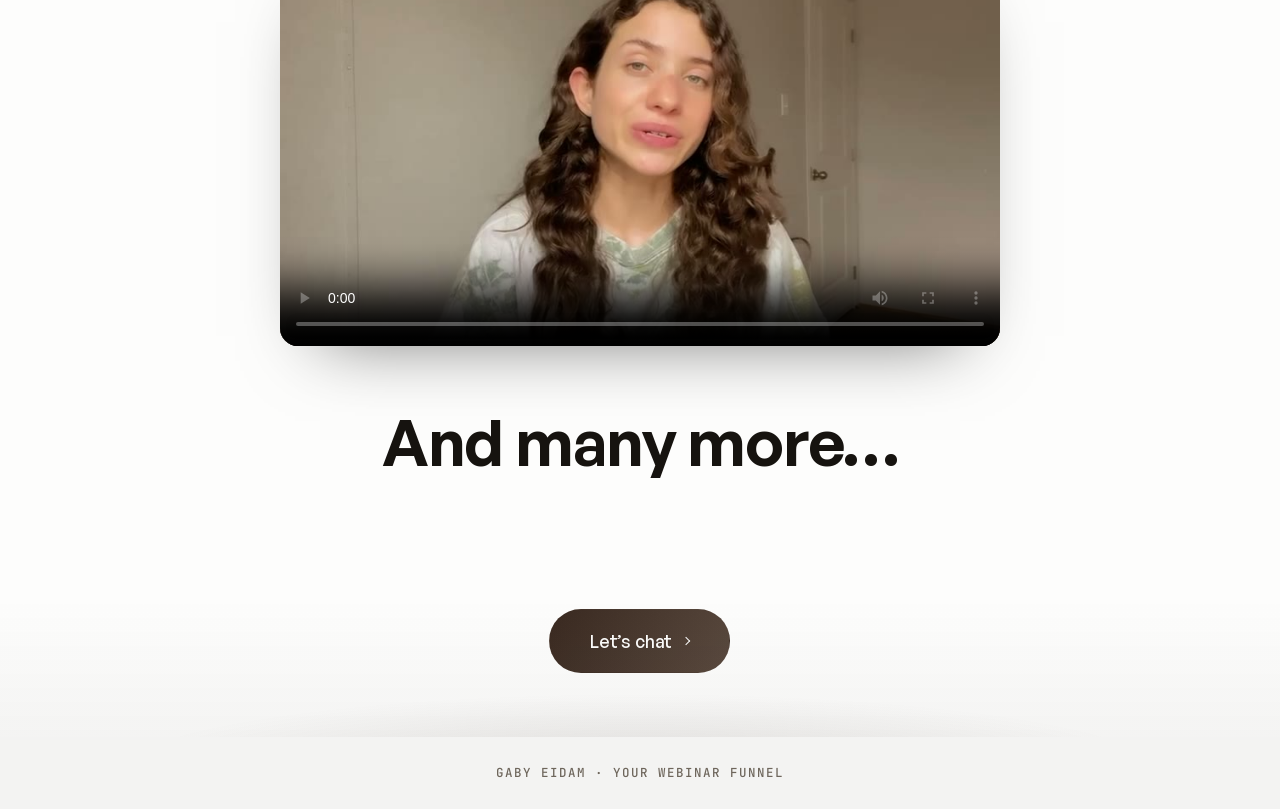
==== commit 01fe7a6f: "Preview: This will change everything, smaller face" ====
--- a/index.html
+++ b/index.html
@@ -8,14 +8,14 @@
   <meta name="robots" content="noindex" />
   <meta property="og:title" content="Gaby, adding an extra $100k a month to your personal brand" />
   <meta property="og:description" content="Gaby, adding an extra $100k a month to your personal brand" />
-  <meta property="og:image" content="https://nikola424.github.io/for-gabyeidam/og.jpg?v=4" />
+  <meta property="og:image" content="https://nikola424.github.io/for-gabyeidam/og.jpg?v=5" />
   <meta property="og:image:width" content="1200" />
   <meta property="og:image:height" content="630" />
   <meta property="og:url" content="https://nikola424.github.io/for-gabyeidam/" />
   <meta property="og:type" content="website" />
   <meta name="twitter:card" content="summary_large_image" />
   <meta name="twitter:title" content="Gaby, adding an extra $100k a month to your personal brand" />
-  <meta name="twitter:image" content="https://nikola424.github.io/for-gabyeidam/og.jpg?v=4" />
+  <meta name="twitter:image" content="https://nikola424.github.io/for-gabyeidam/og.jpg?v=5" />
   <!-- Generated per build from the PROSPECT'S logo: node scripts/make_favicon.js {folder} -->
   <link rel="icon" href="assets/img/favicon.png" type="image/png" />
   <link rel="apple-touch-icon" href="assets/img/apple-touch-icon.png" />
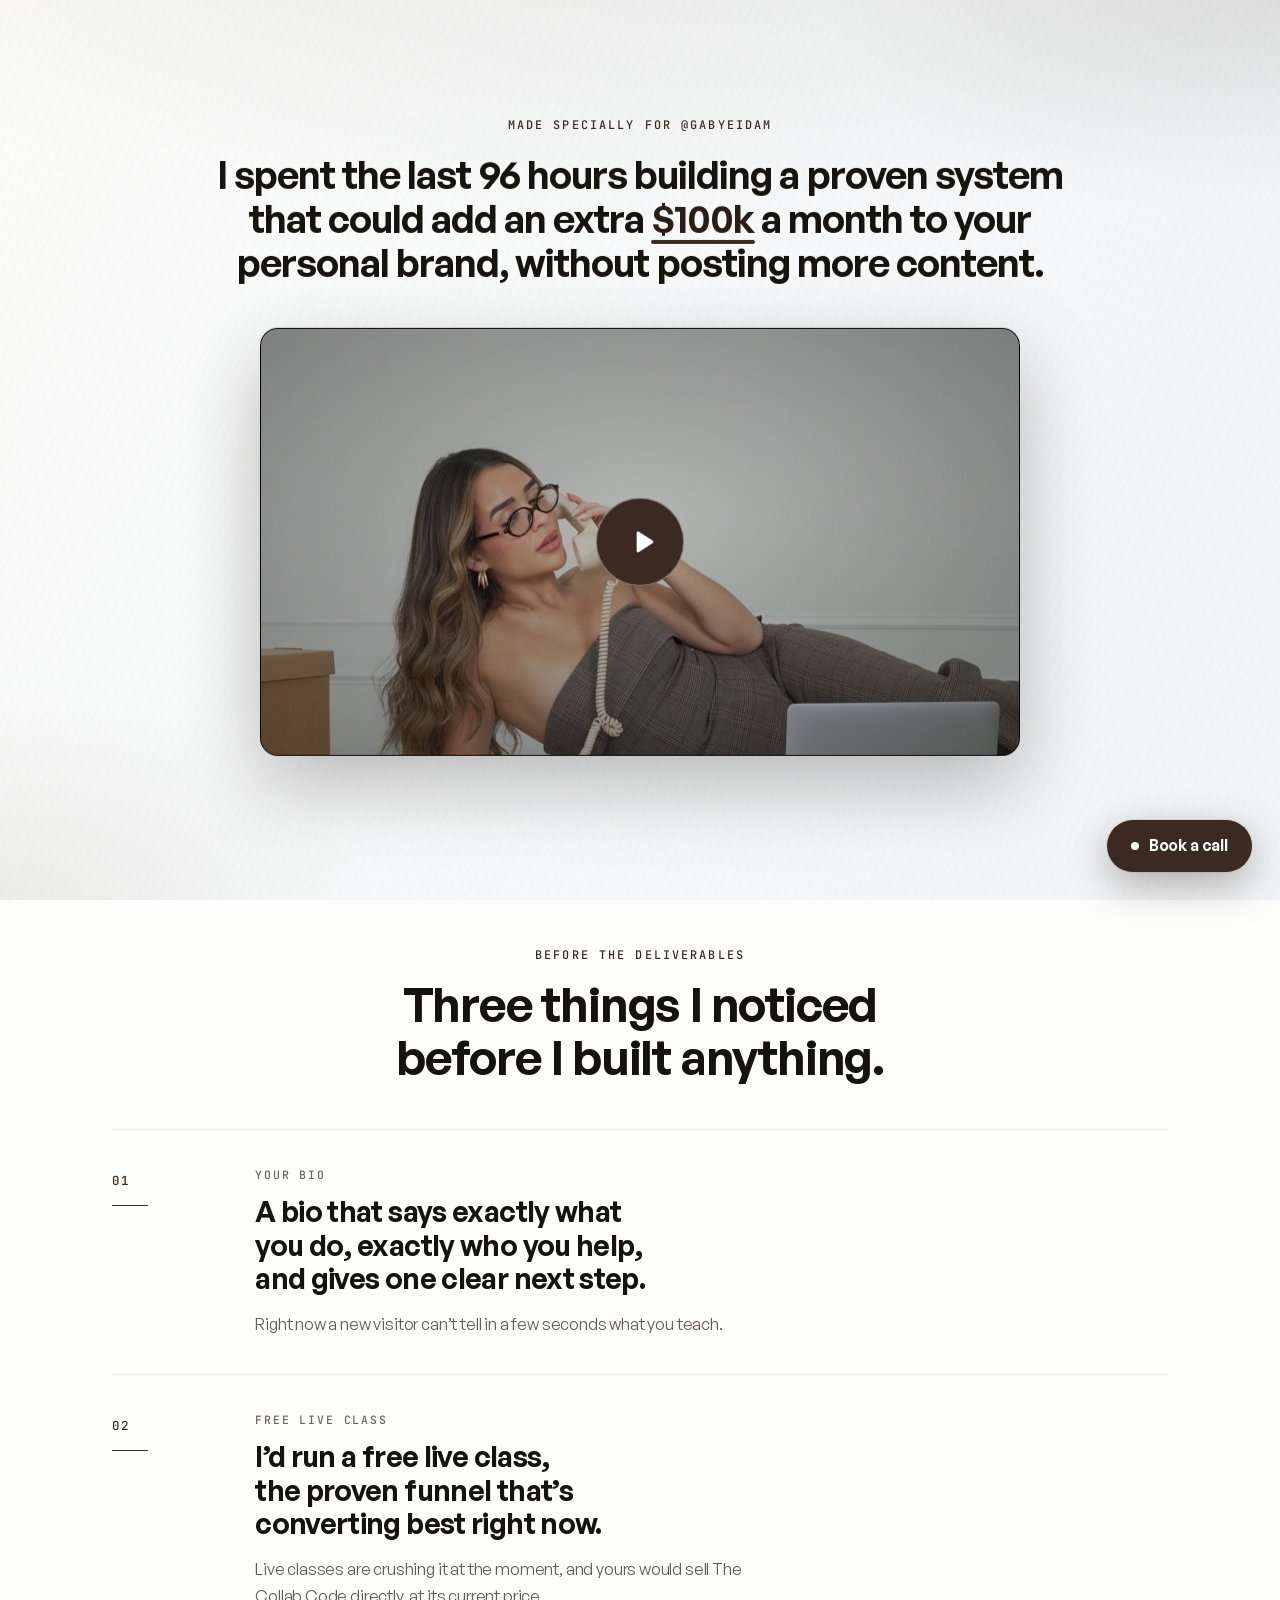
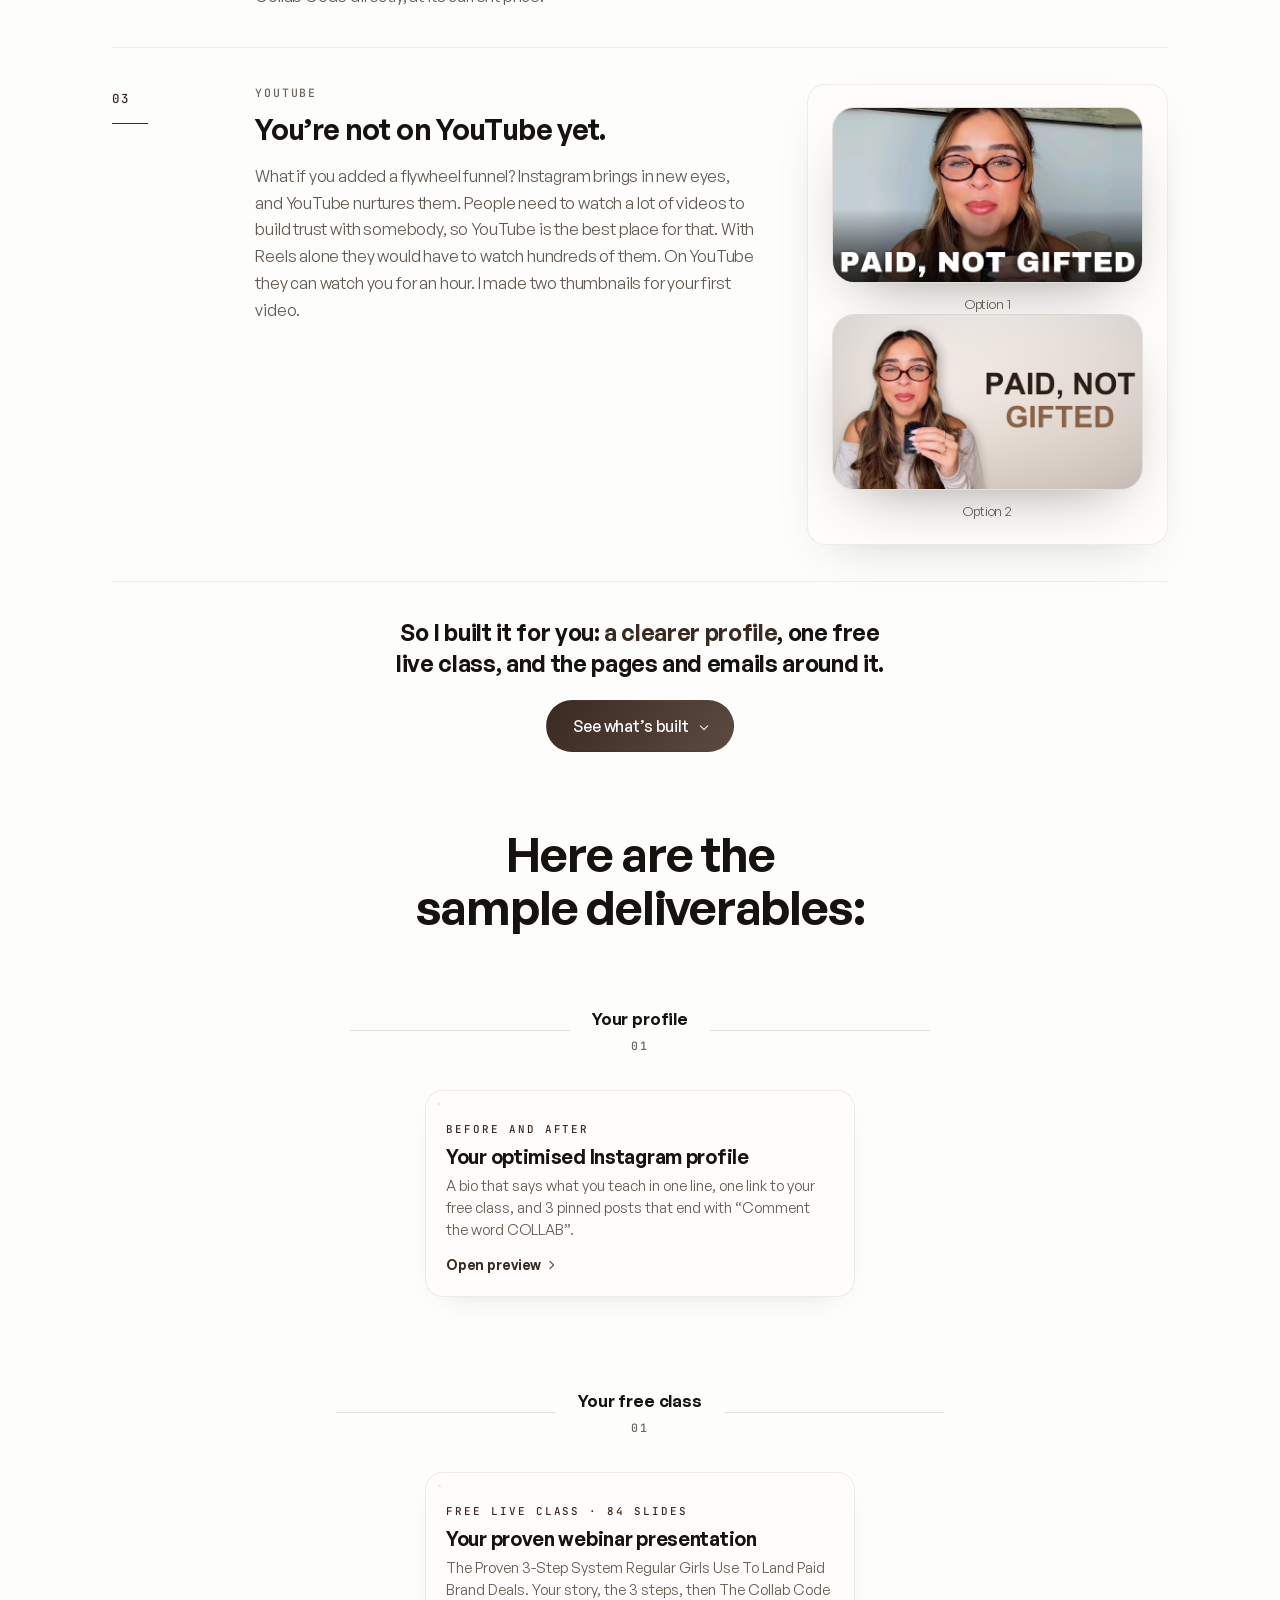
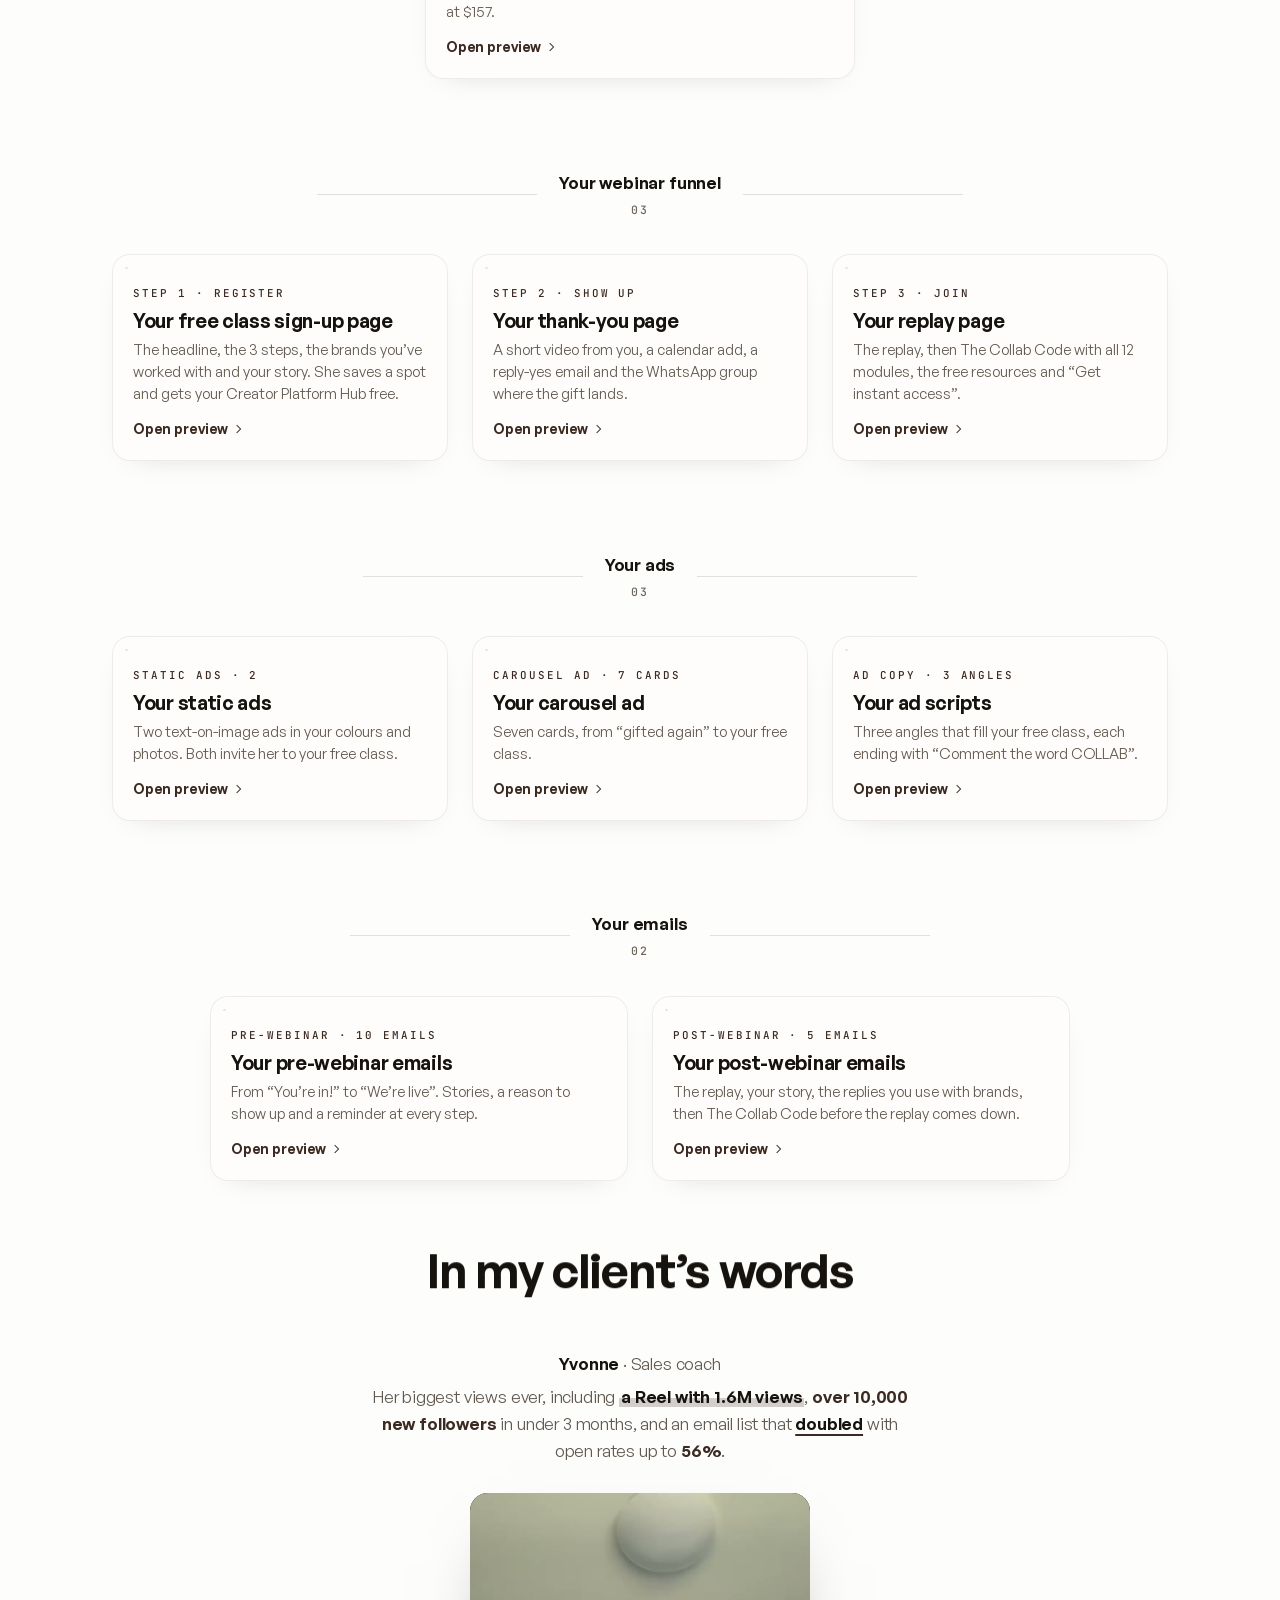
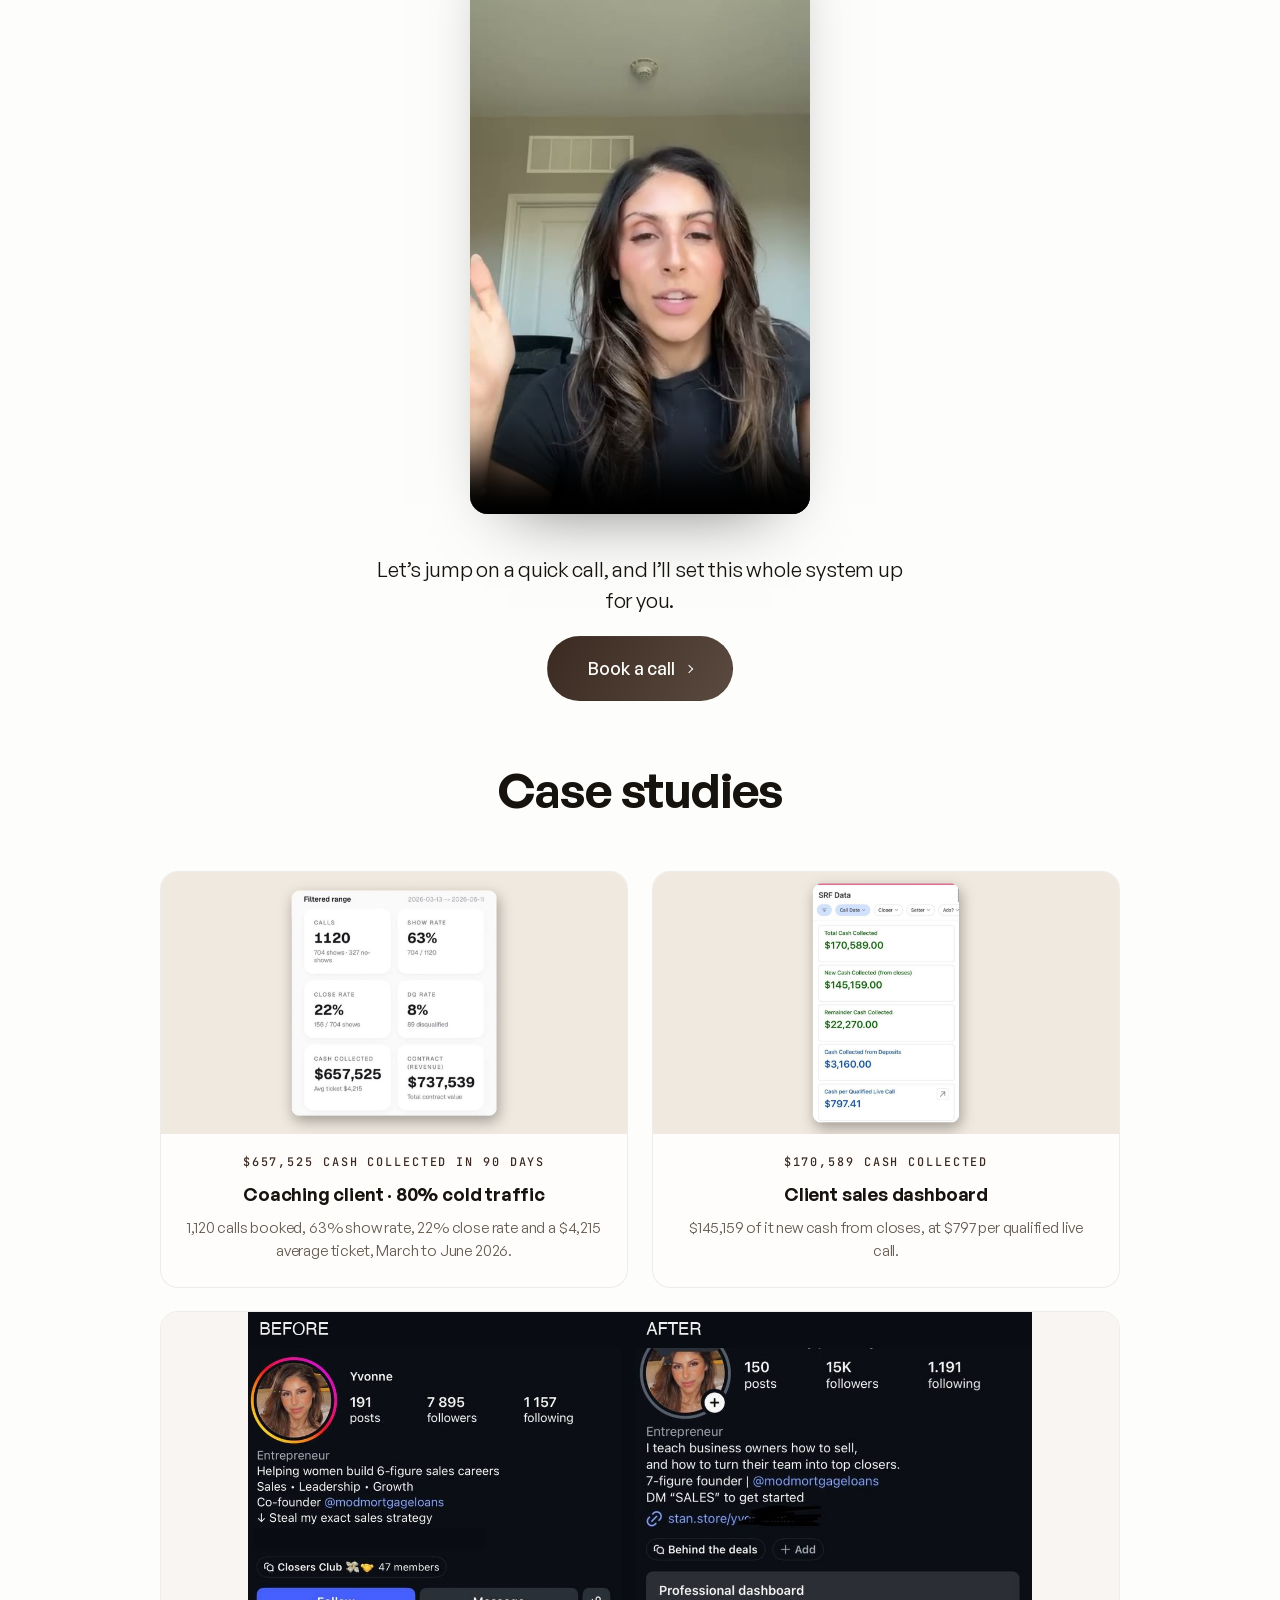
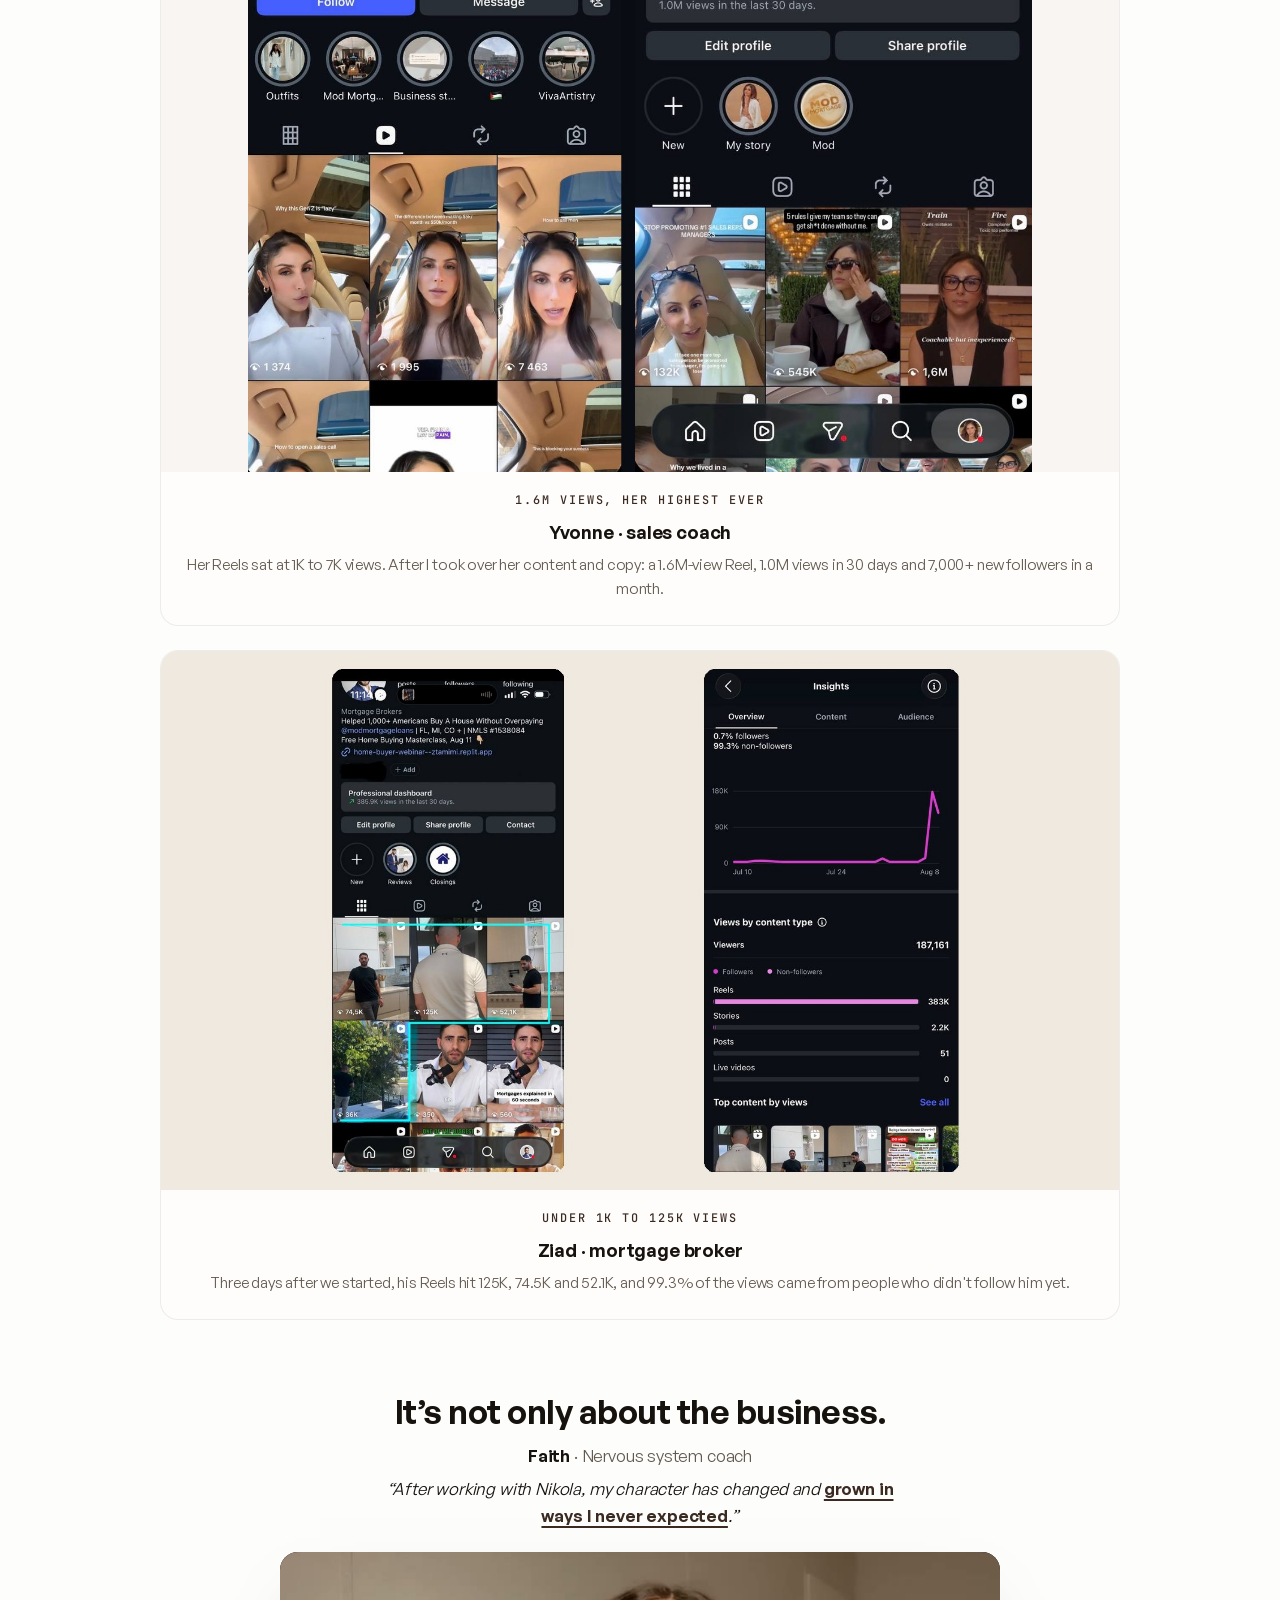
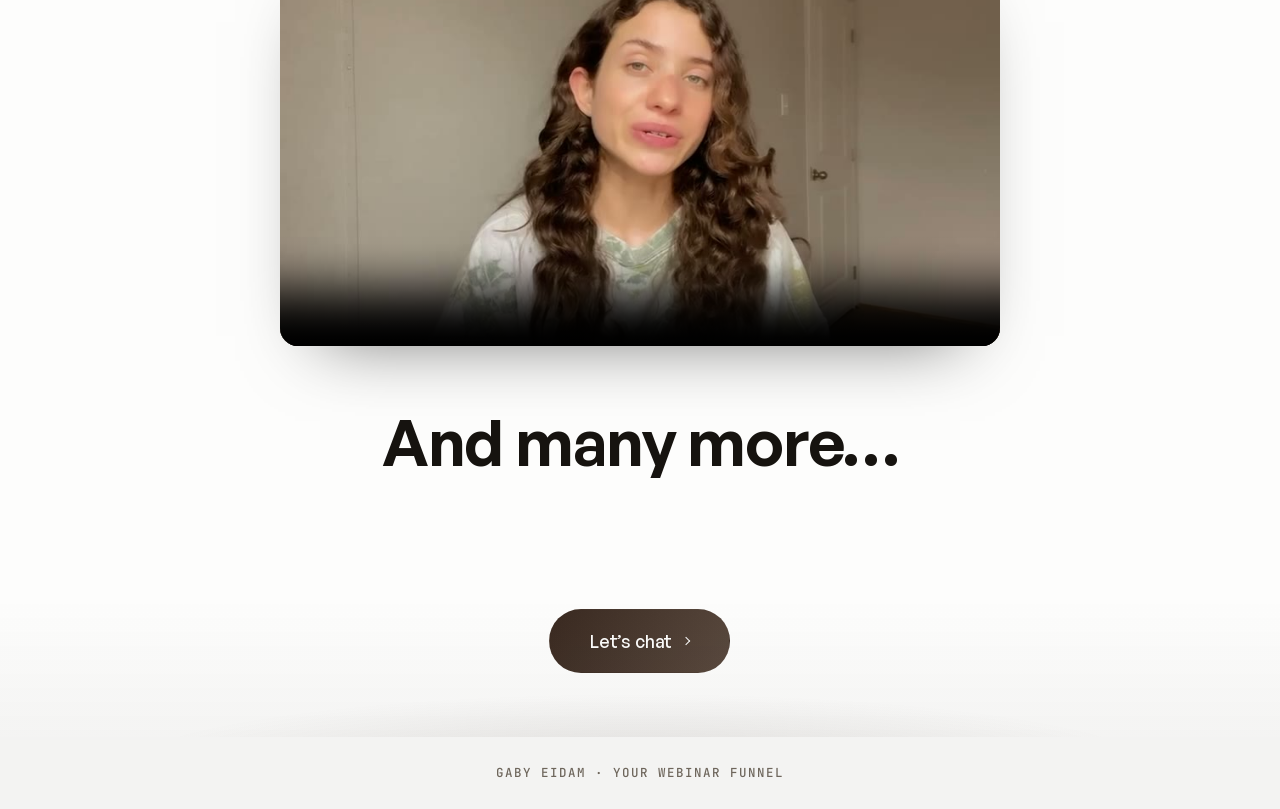
==== commit 04f70510: "Bigger Anton headline; Gaby talking-head thumbnails" ====
--- a/index.html
+++ b/index.html
@@ -8,14 +8,14 @@
   <meta name="robots" content="noindex" />
   <meta property="og:title" content="Gaby, adding an extra $100k a month to your personal brand" />
   <meta property="og:description" content="Gaby, adding an extra $100k a month to your personal brand" />
-  <meta property="og:image" content="https://nikola424.github.io/for-gabyeidam/og.jpg?v=5" />
+  <meta property="og:image" content="https://nikola424.github.io/for-gabyeidam/og.jpg?v=6" />
   <meta property="og:image:width" content="1200" />
   <meta property="og:image:height" content="630" />
   <meta property="og:url" content="https://nikola424.github.io/for-gabyeidam/" />
   <meta property="og:type" content="website" />
   <meta name="twitter:card" content="summary_large_image" />
   <meta name="twitter:title" content="Gaby, adding an extra $100k a month to your personal brand" />
-  <meta name="twitter:image" content="https://nikola424.github.io/for-gabyeidam/og.jpg?v=5" />
+  <meta name="twitter:image" content="https://nikola424.github.io/for-gabyeidam/og.jpg?v=6" />
   <!-- Generated per build from the PROSPECT'S logo: node scripts/make_favicon.js {folder} -->
   <link rel="icon" href="assets/img/favicon.png" type="image/png" />
   <link rel="apple-touch-icon" href="assets/img/apple-touch-icon.png" />
@@ -160,7 +160,7 @@
             <p class="beat__text">What if you added a flywheel funnel? Instagram brings in new eyes, and YouTube nurtures them. People need to watch a lot of videos to build trust with somebody, so YouTube is the best place for that. With Reels alone they would have to watch hundreds of them. On YouTube they can watch you for an hour. I made two thumbnails for your first video.</p>
           </div>
           <div class="beat__aside">
-            <figure class="shot shot--wide"><img src="assets/img/course-thumb-1.jpg?v=1" alt="Thumbnail option 1" loading="lazy" /><figcaption>Option 1</figcaption></figure><figure class="shot shot--wide"><img src="assets/img/course-thumb-2.jpg?v=1" alt="Thumbnail option 2" loading="lazy" /><figcaption>Option 2</figcaption></figure>
+            <figure class="shot shot--wide"><img src="assets/img/course-thumb-1.jpg?v=2" alt="Thumbnail option 1" loading="lazy" /><figcaption>Option 1</figcaption></figure><figure class="shot shot--wide"><img src="assets/img/course-thumb-2.jpg?v=2" alt="Thumbnail option 2" loading="lazy" /><figcaption>Option 2</figcaption></figure>
           </div>
         </article>
         <div class="bridge__close reveal">
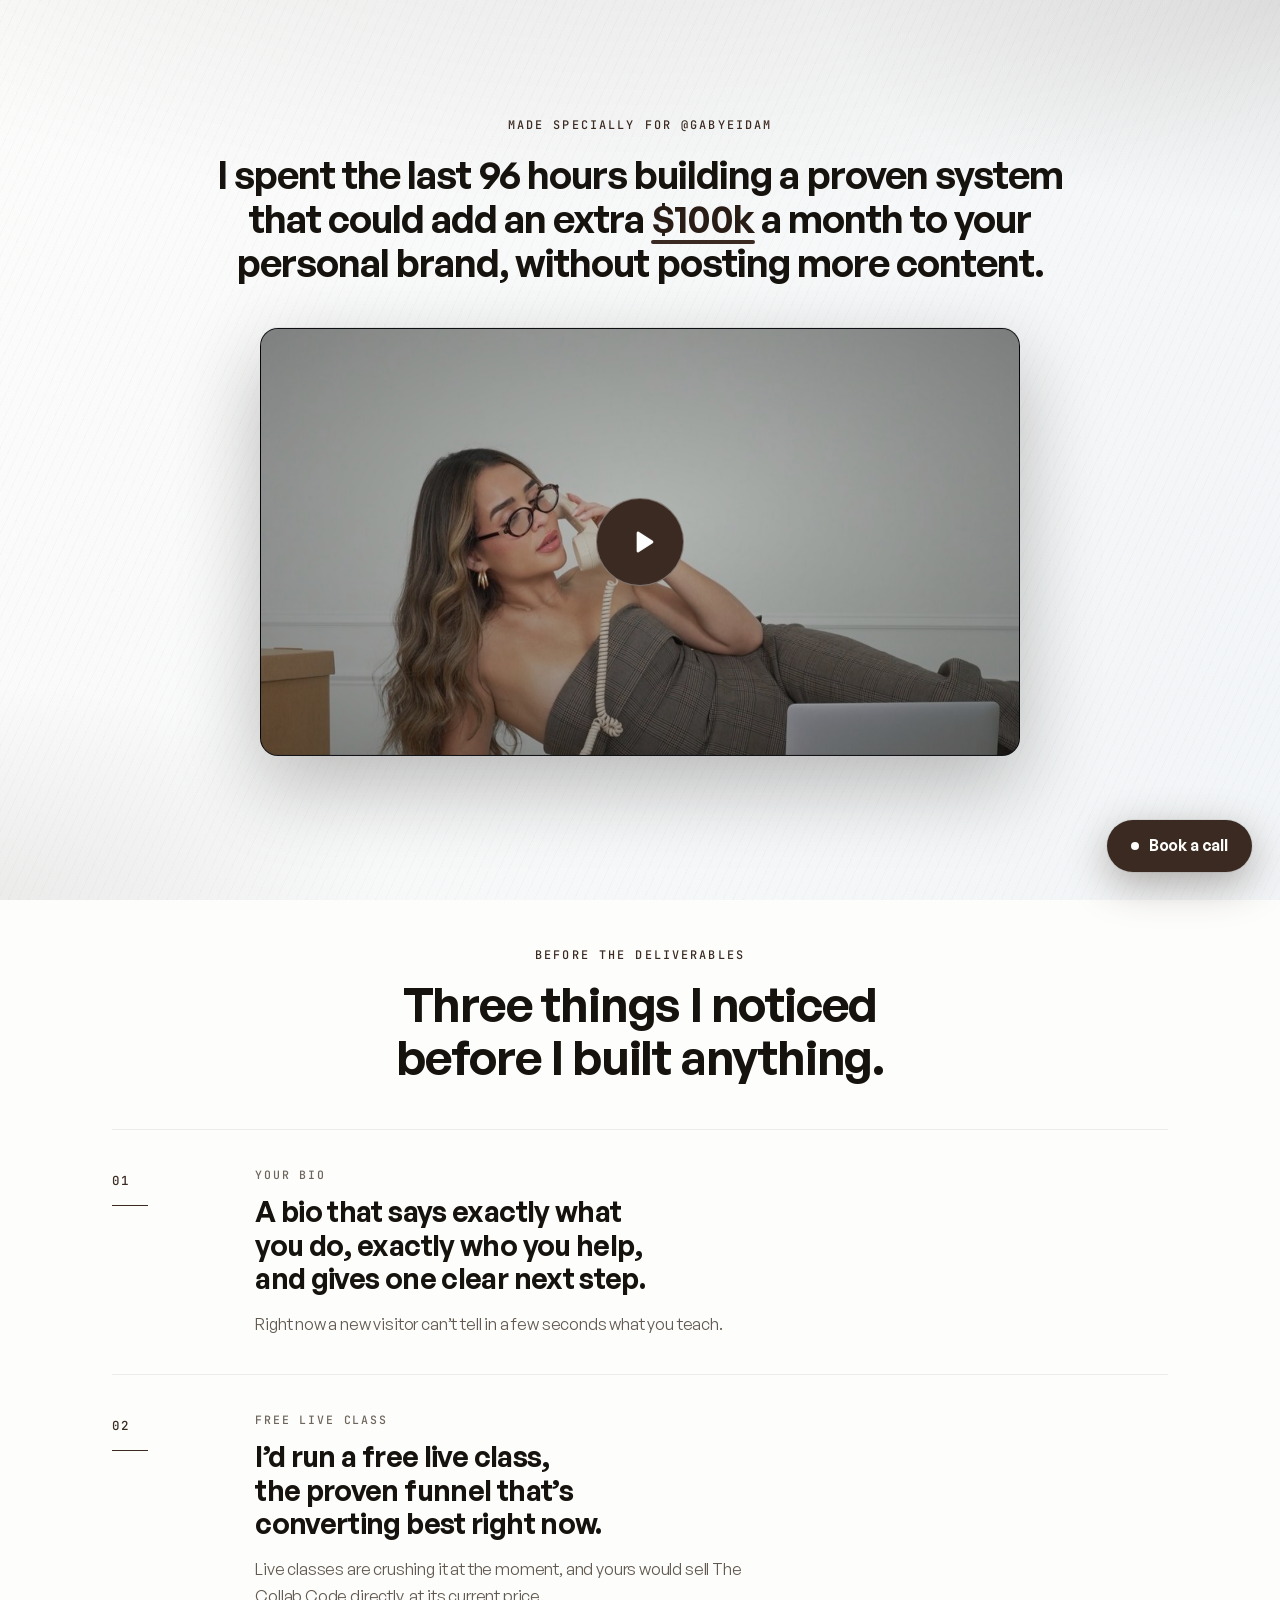
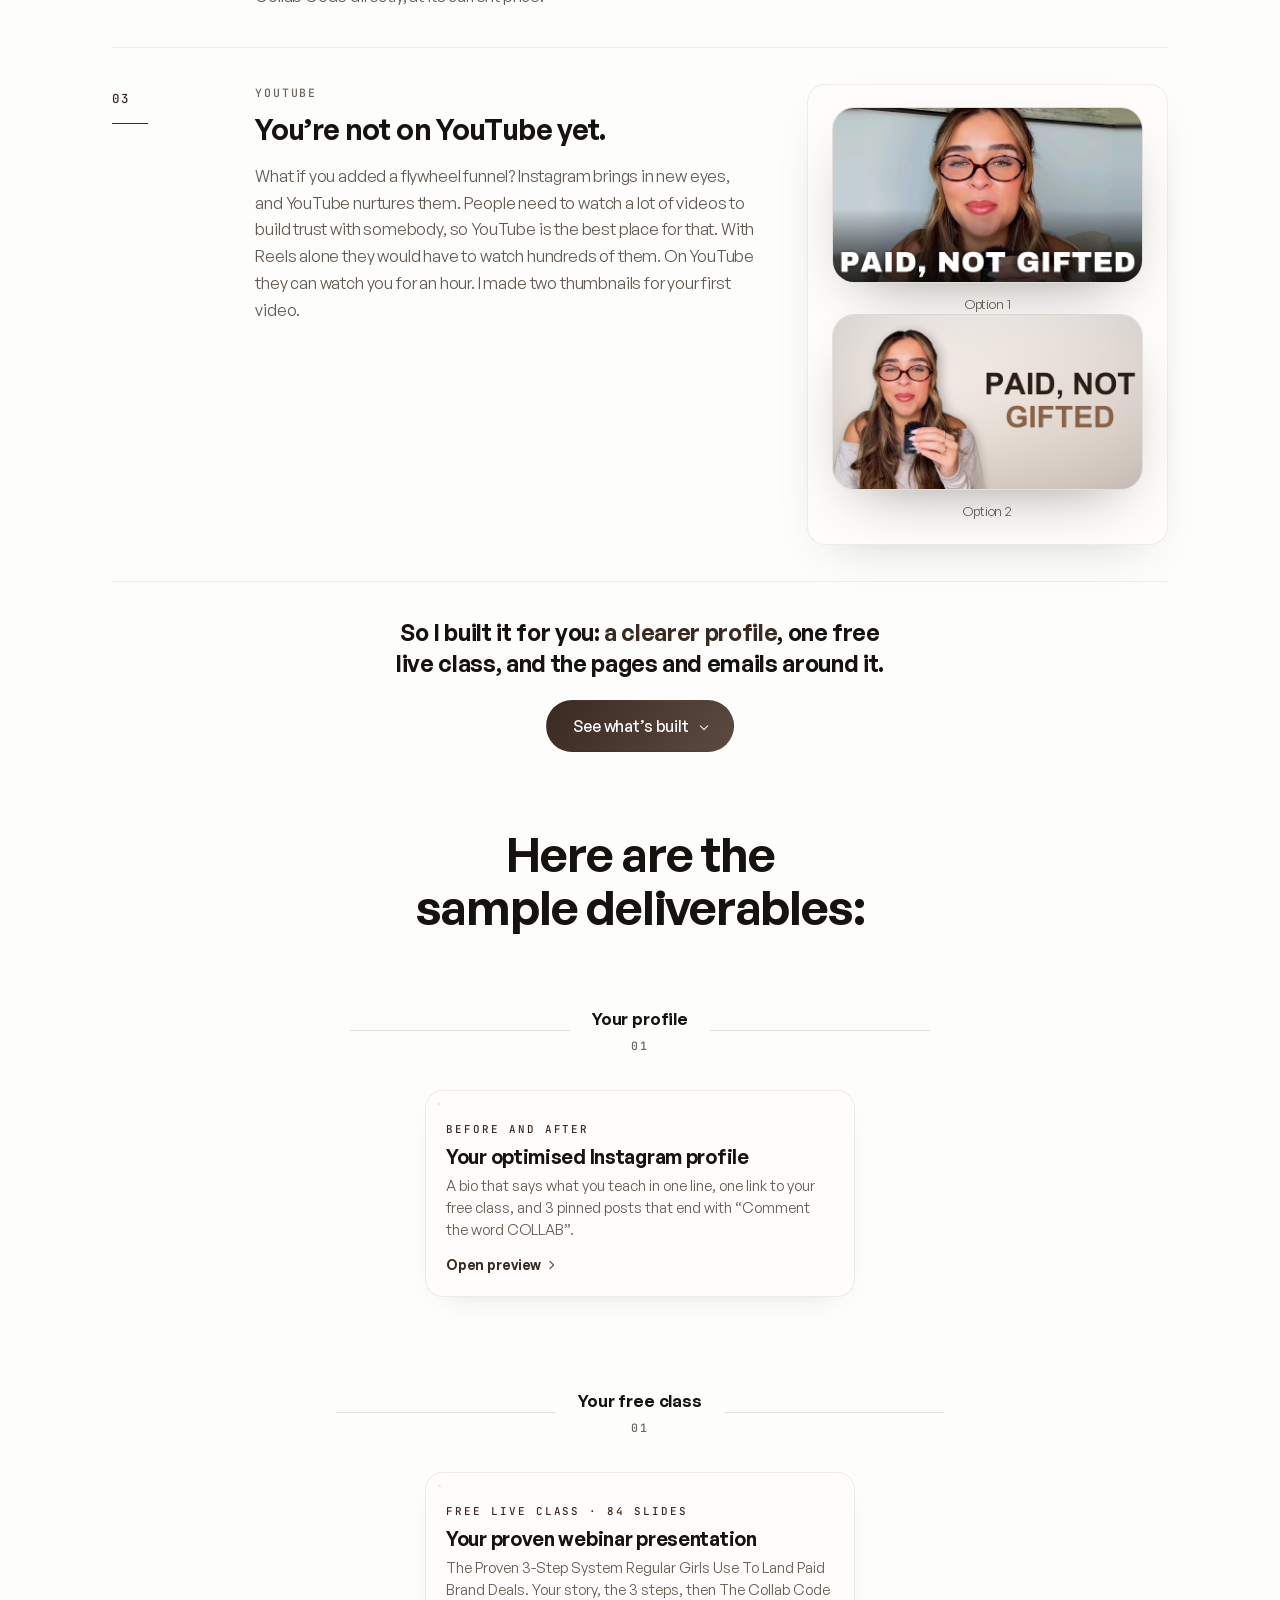
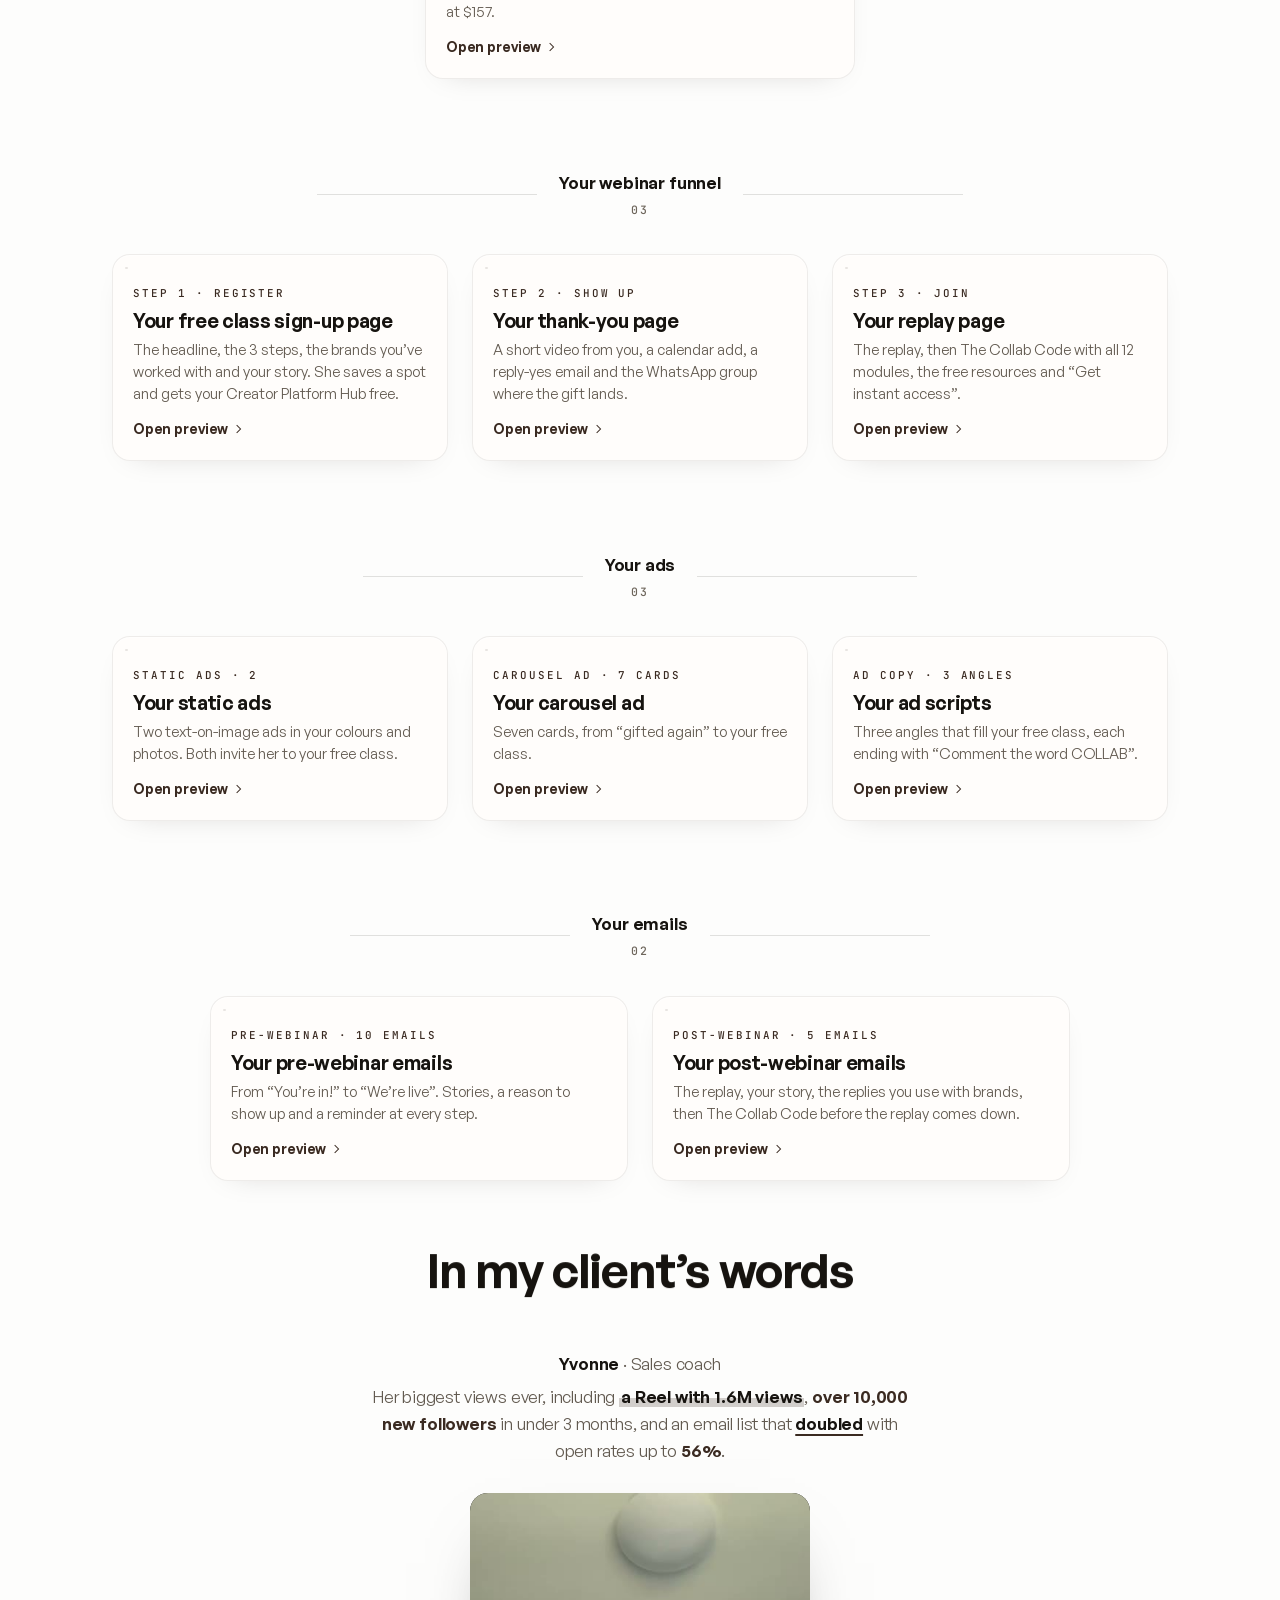
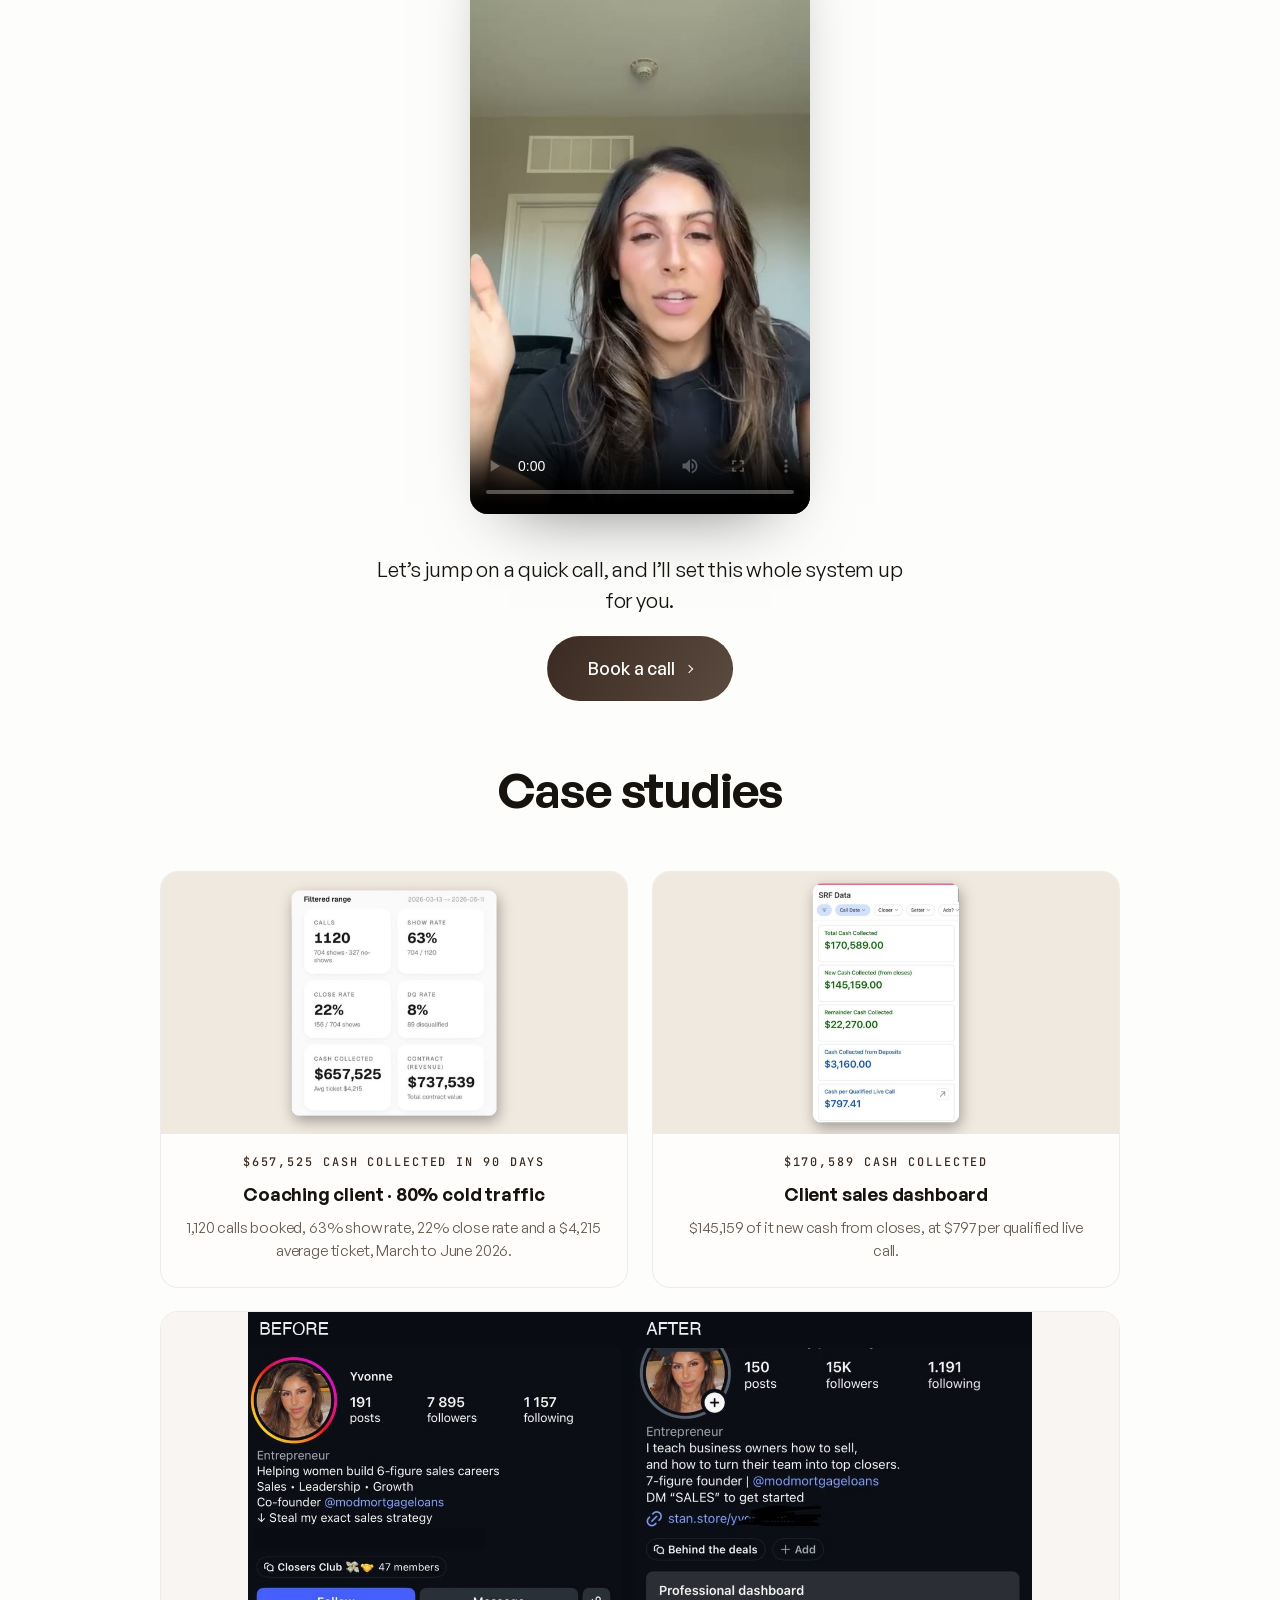
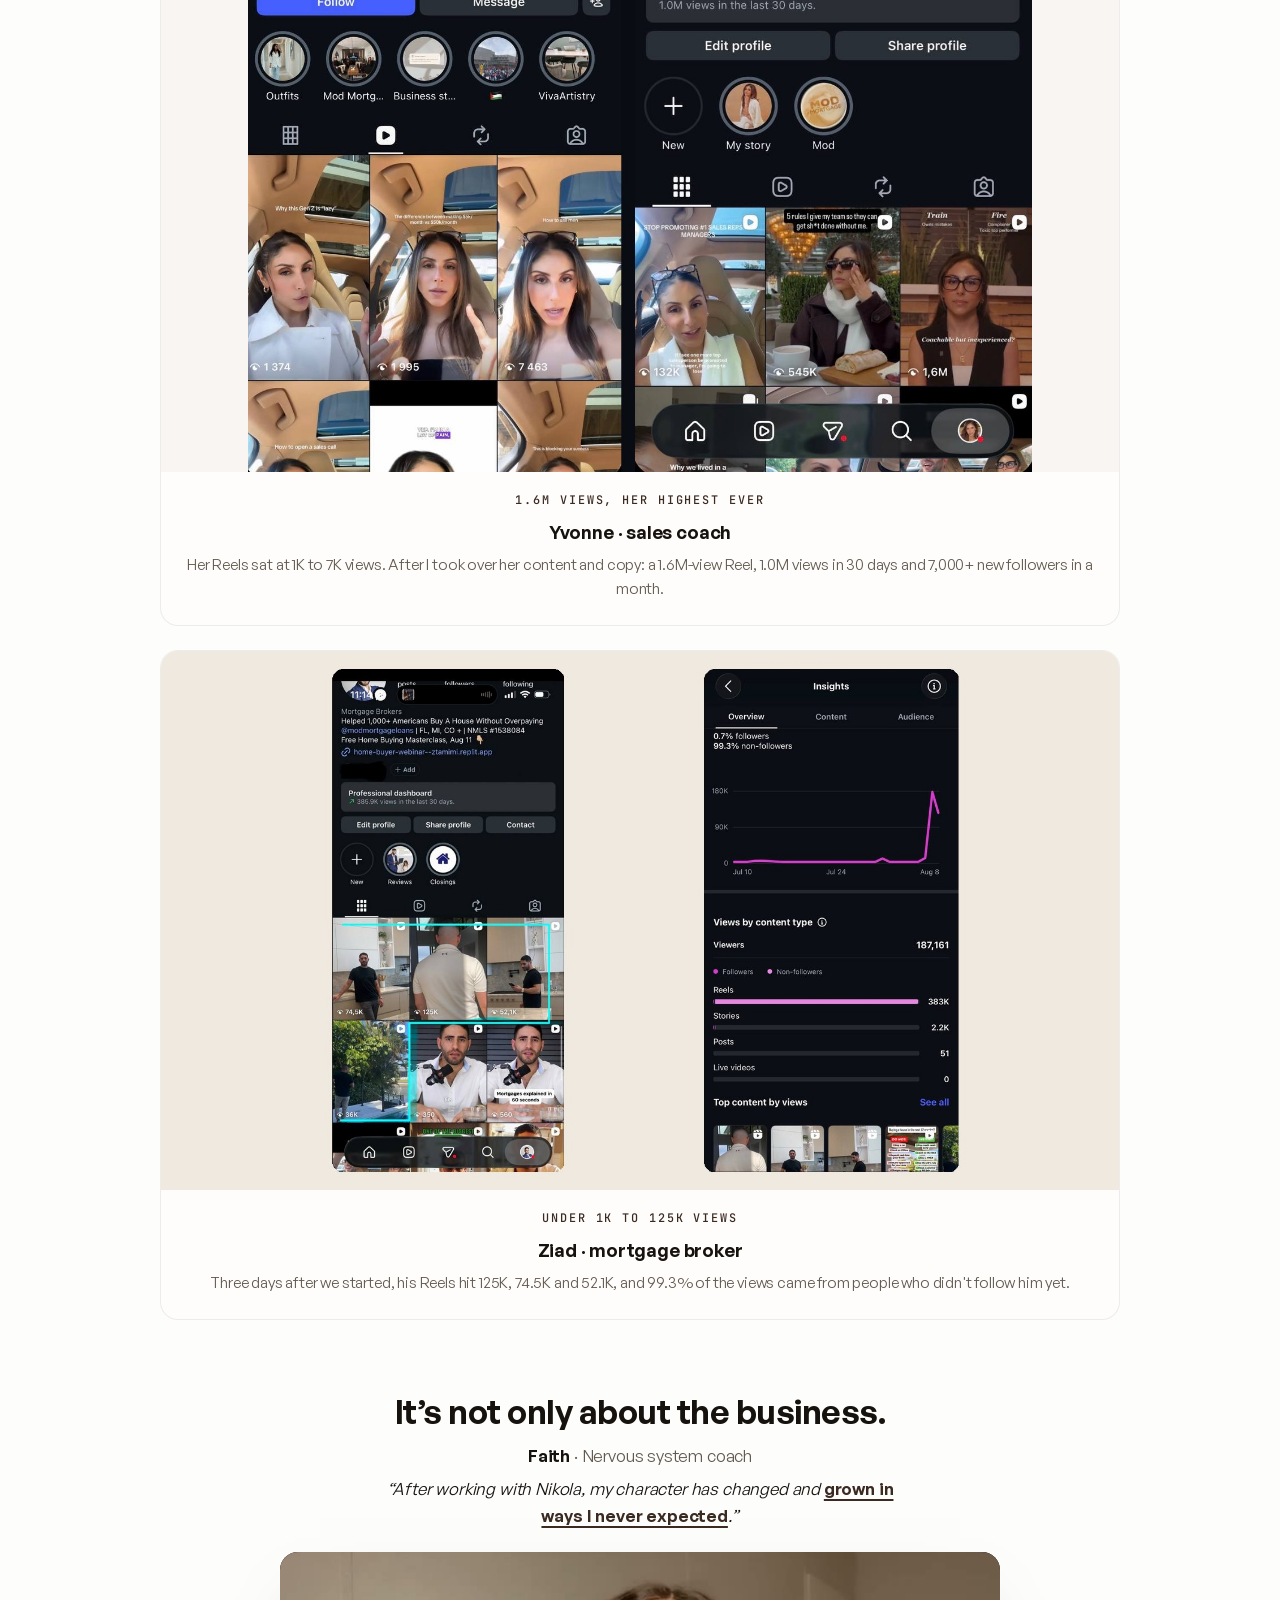
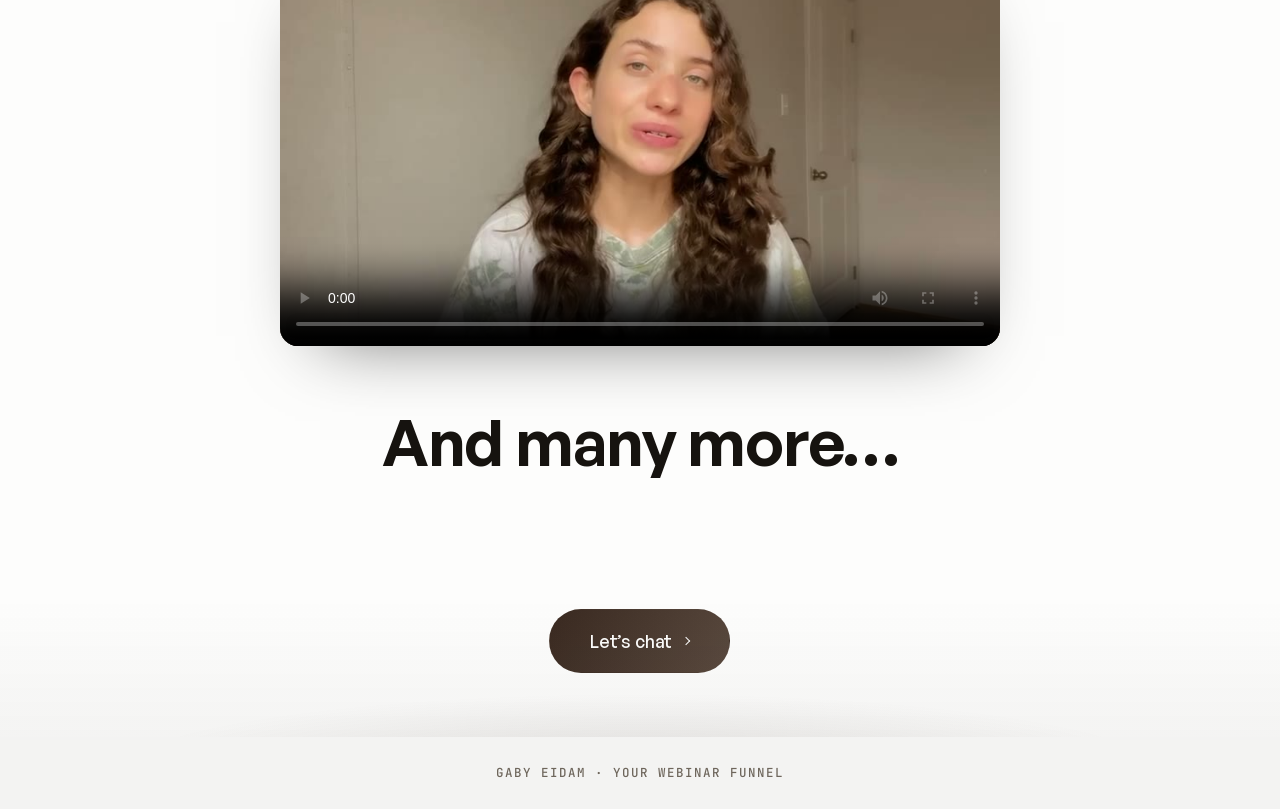
==== commit 88cc569e: "Personalised link preview Co-Authored-By: Claude Opus 5.5 <noreply@anthropic.com>" ====
--- a/index.html
+++ b/index.html
@@ -8,14 +8,14 @@
   <meta name="robots" content="noindex" />
   <meta property="og:title" content="Gaby, adding an extra $100k a month to your personal brand" />
   <meta property="og:description" content="Gaby, adding an extra $100k a month to your personal brand" />
-  <meta property="og:image" content="https://nikola424.github.io/for-gabyeidam/og.jpg?v=6" />
+  <meta property="og:image" content="https://nikola424.github.io/for-gabyeidam/og.jpg?v=7" />
   <meta property="og:image:width" content="1200" />
   <meta property="og:image:height" content="630" />
   <meta property="og:url" content="https://nikola424.github.io/for-gabyeidam/" />
   <meta property="og:type" content="website" />
   <meta name="twitter:card" content="summary_large_image" />
   <meta name="twitter:title" content="Gaby, adding an extra $100k a month to your personal brand" />
-  <meta name="twitter:image" content="https://nikola424.github.io/for-gabyeidam/og.jpg?v=6" />
+  <meta name="twitter:image" content="https://nikola424.github.io/for-gabyeidam/og.jpg?v=7" />
   <!-- Generated per build from the PROSPECT'S logo: node scripts/make_favicon.js {folder} -->
   <link rel="icon" href="assets/img/favicon.png" type="image/png" />
   <link rel="apple-touch-icon" href="assets/img/apple-touch-icon.png" />
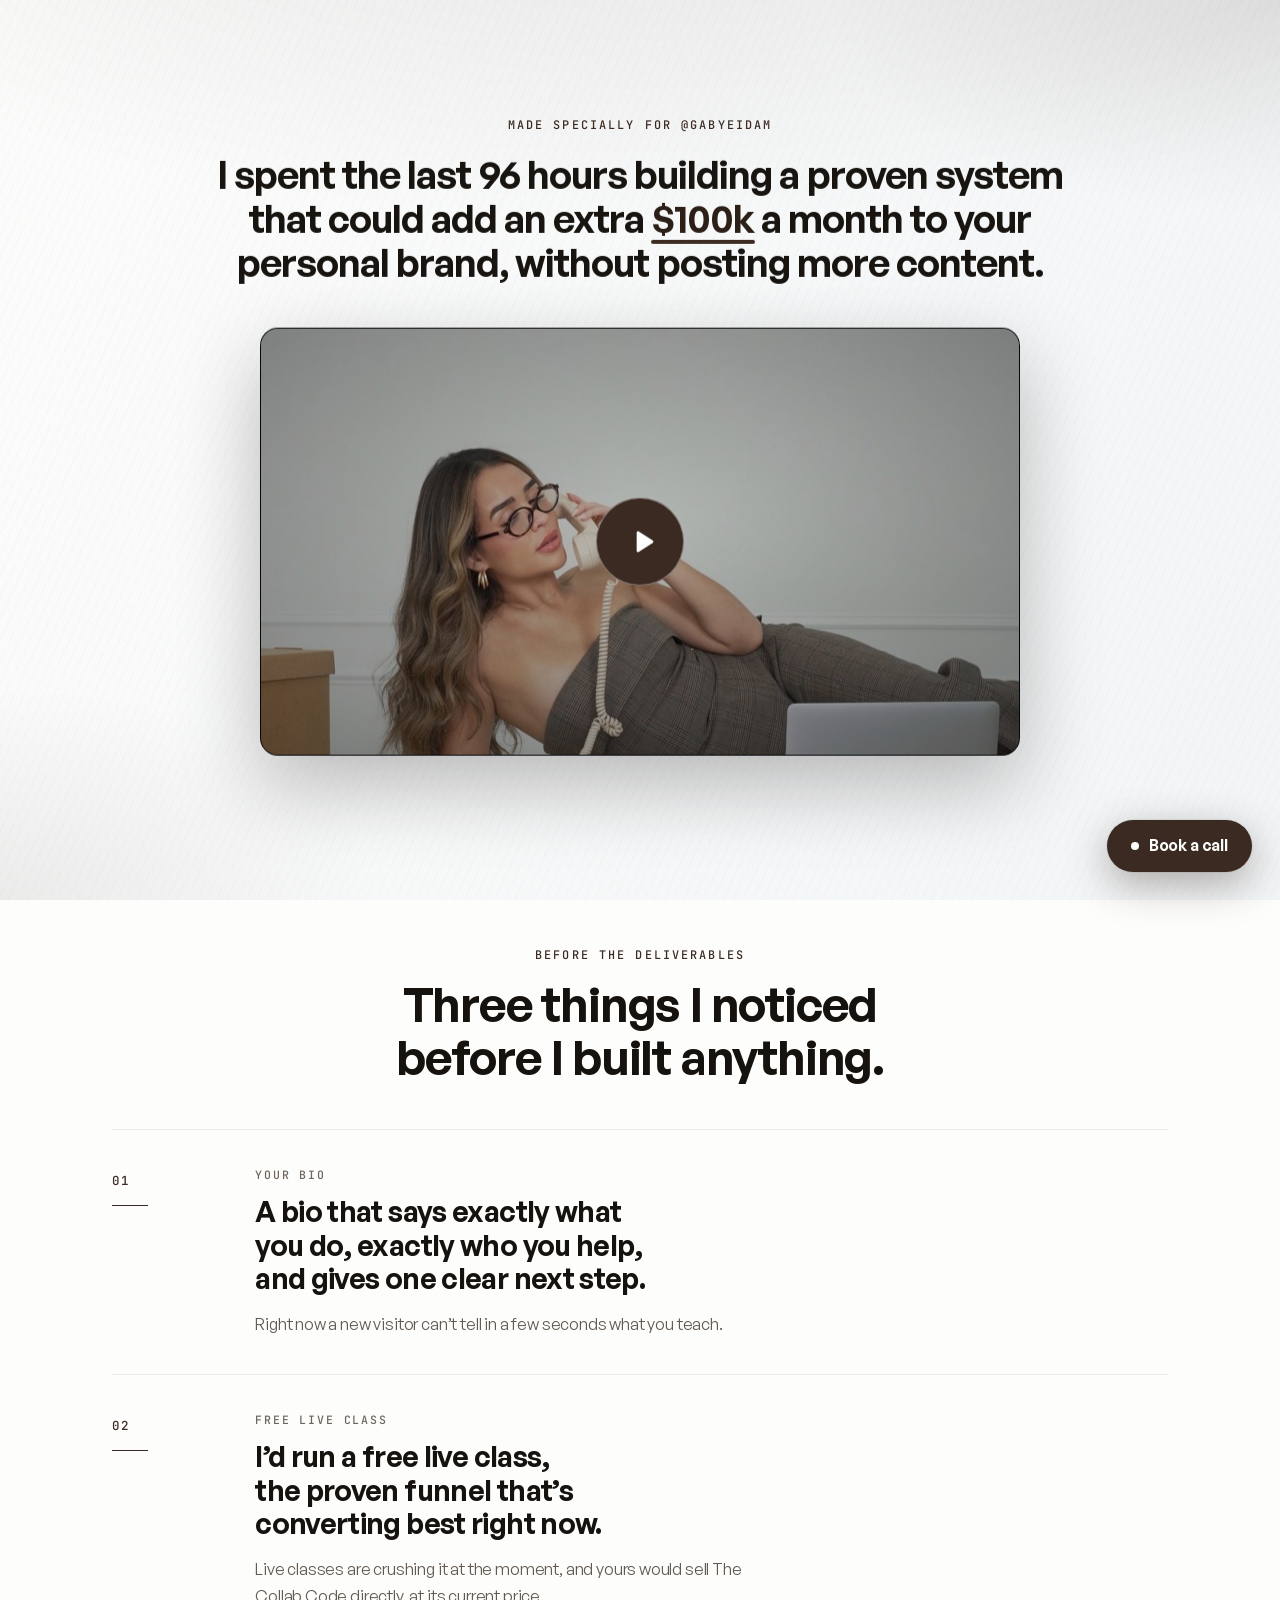
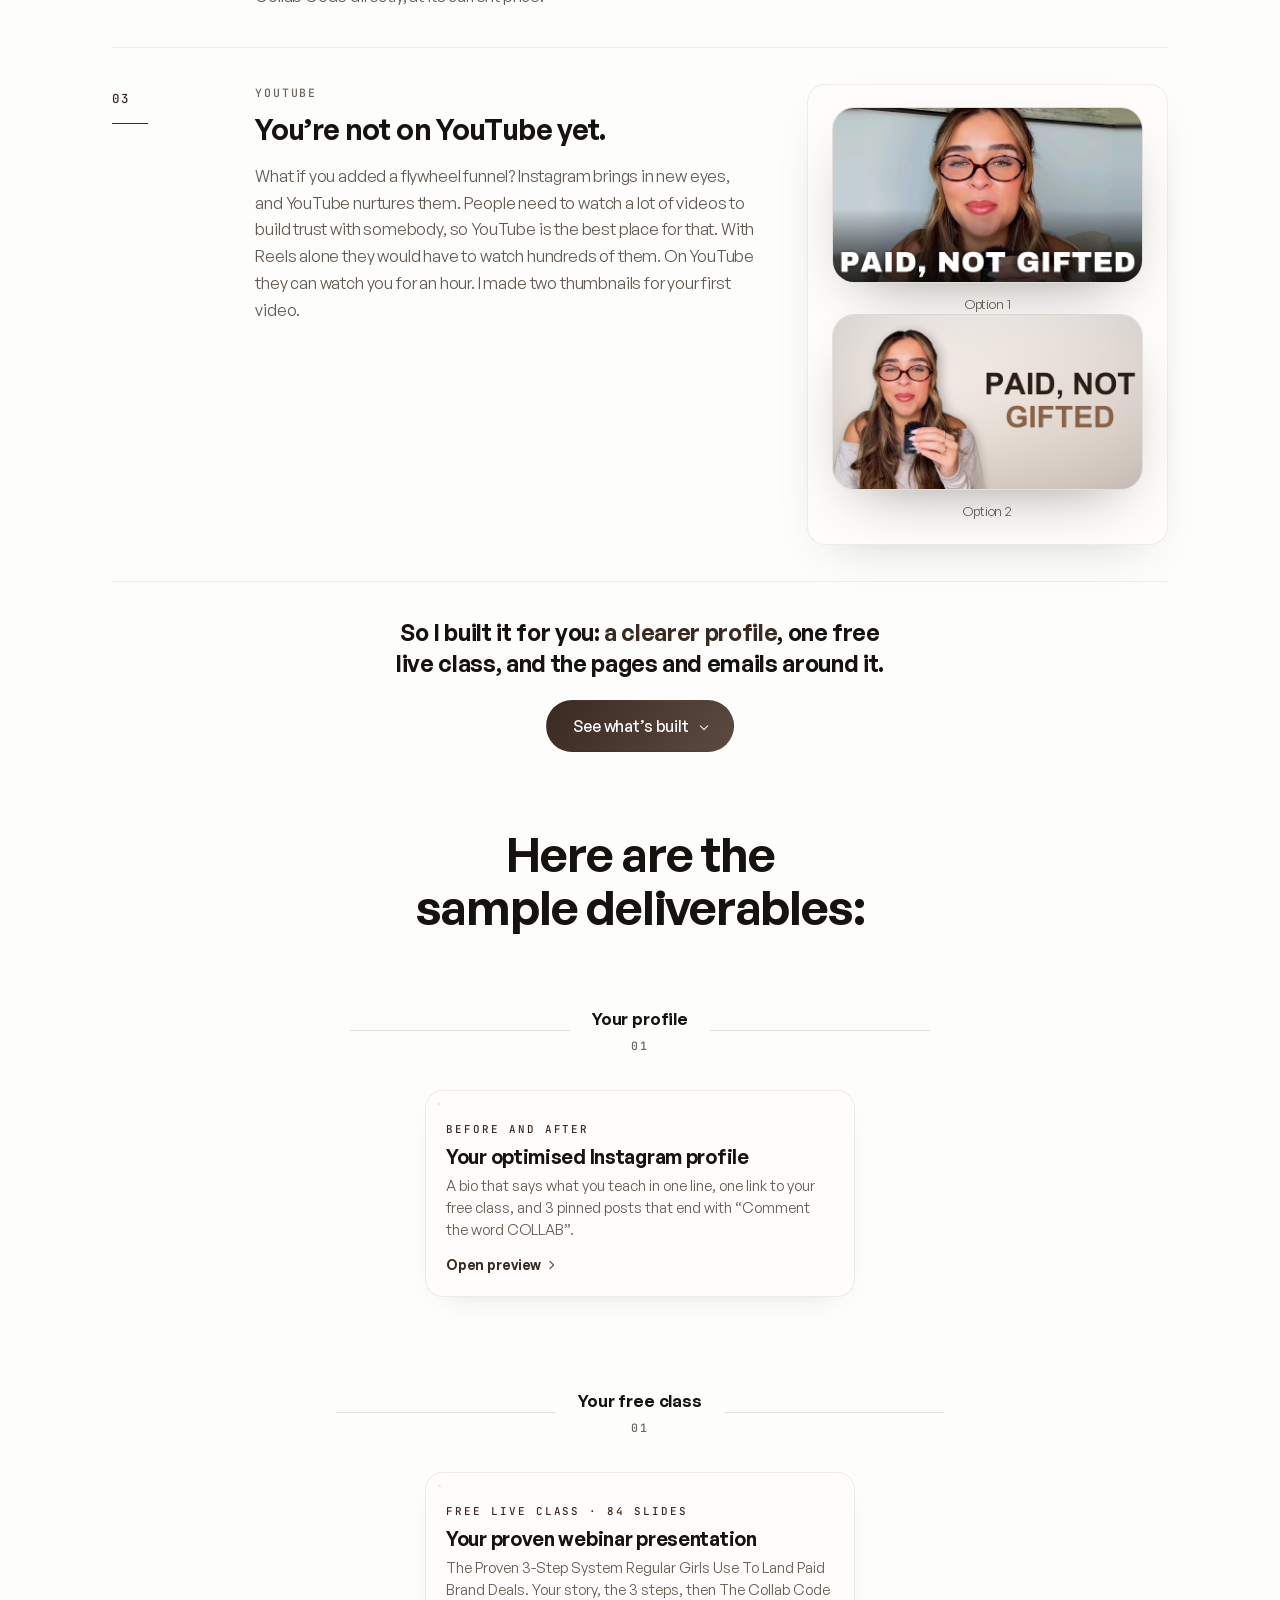
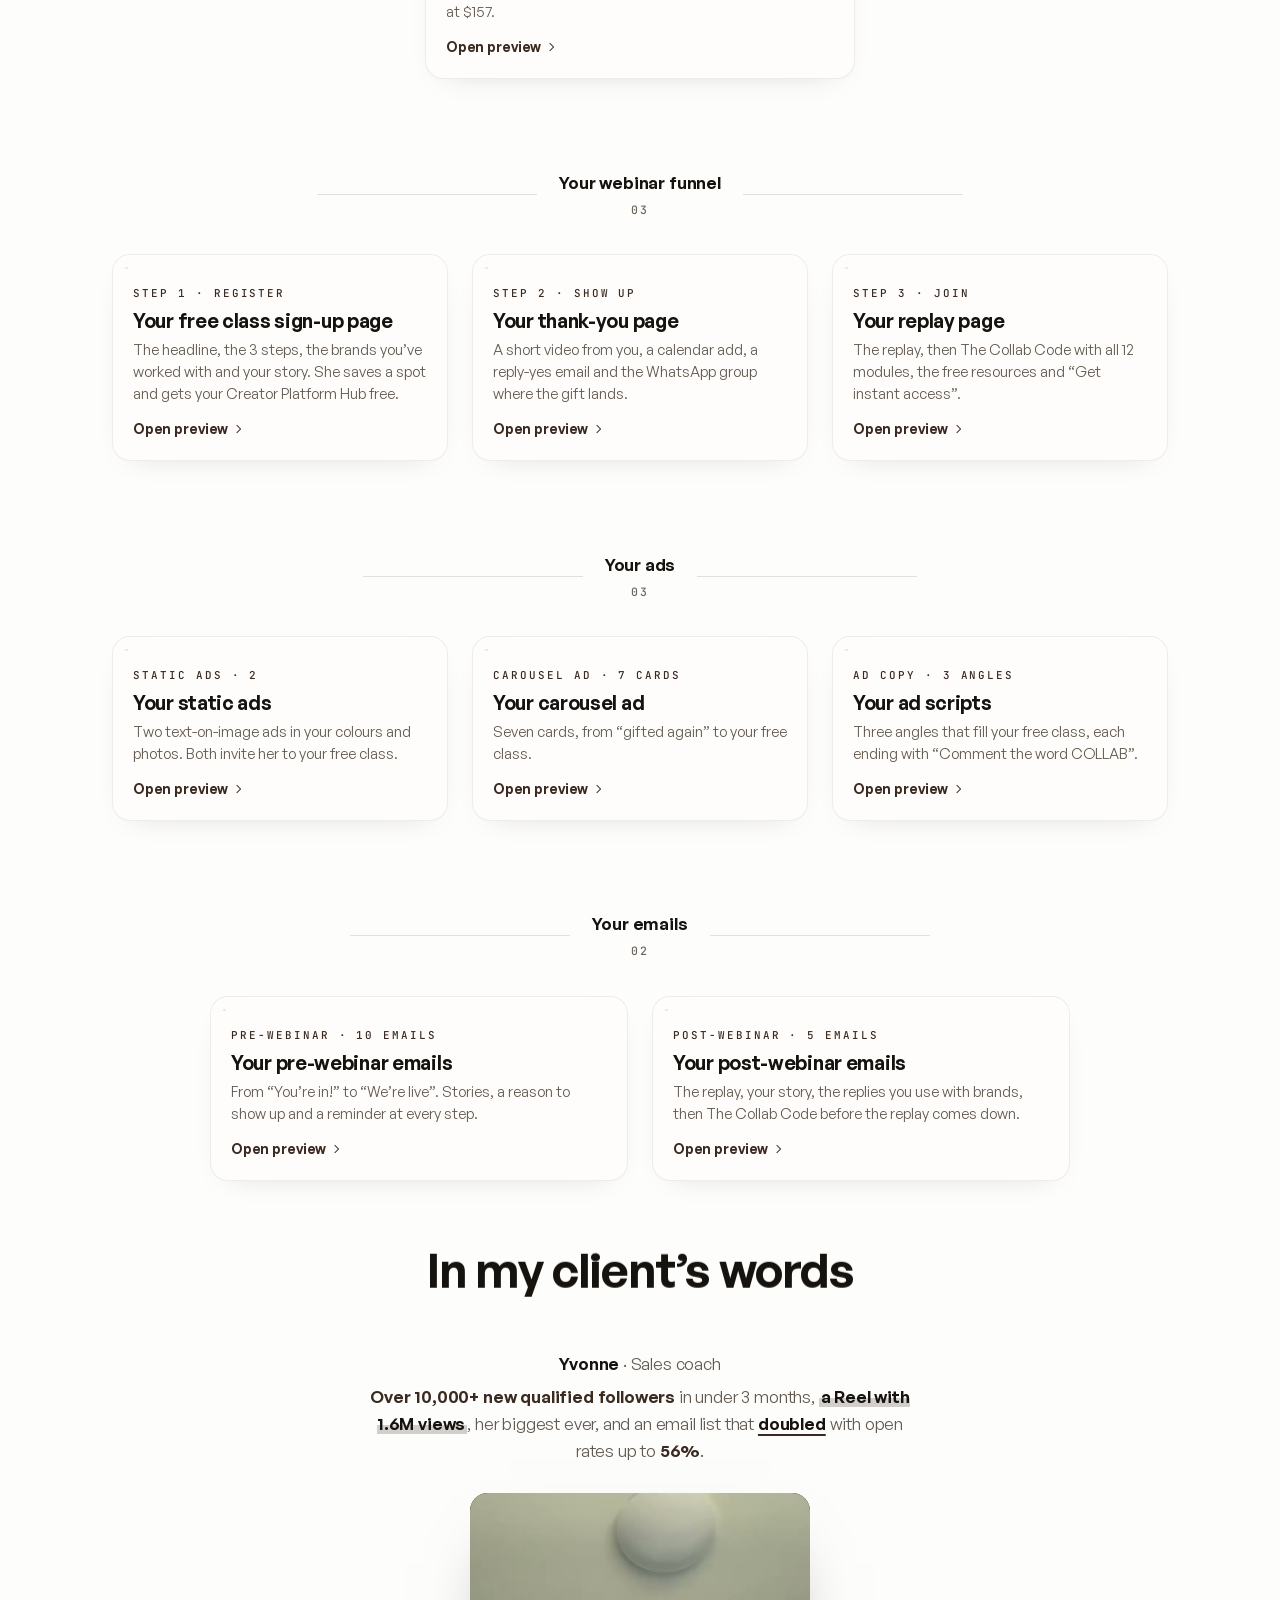
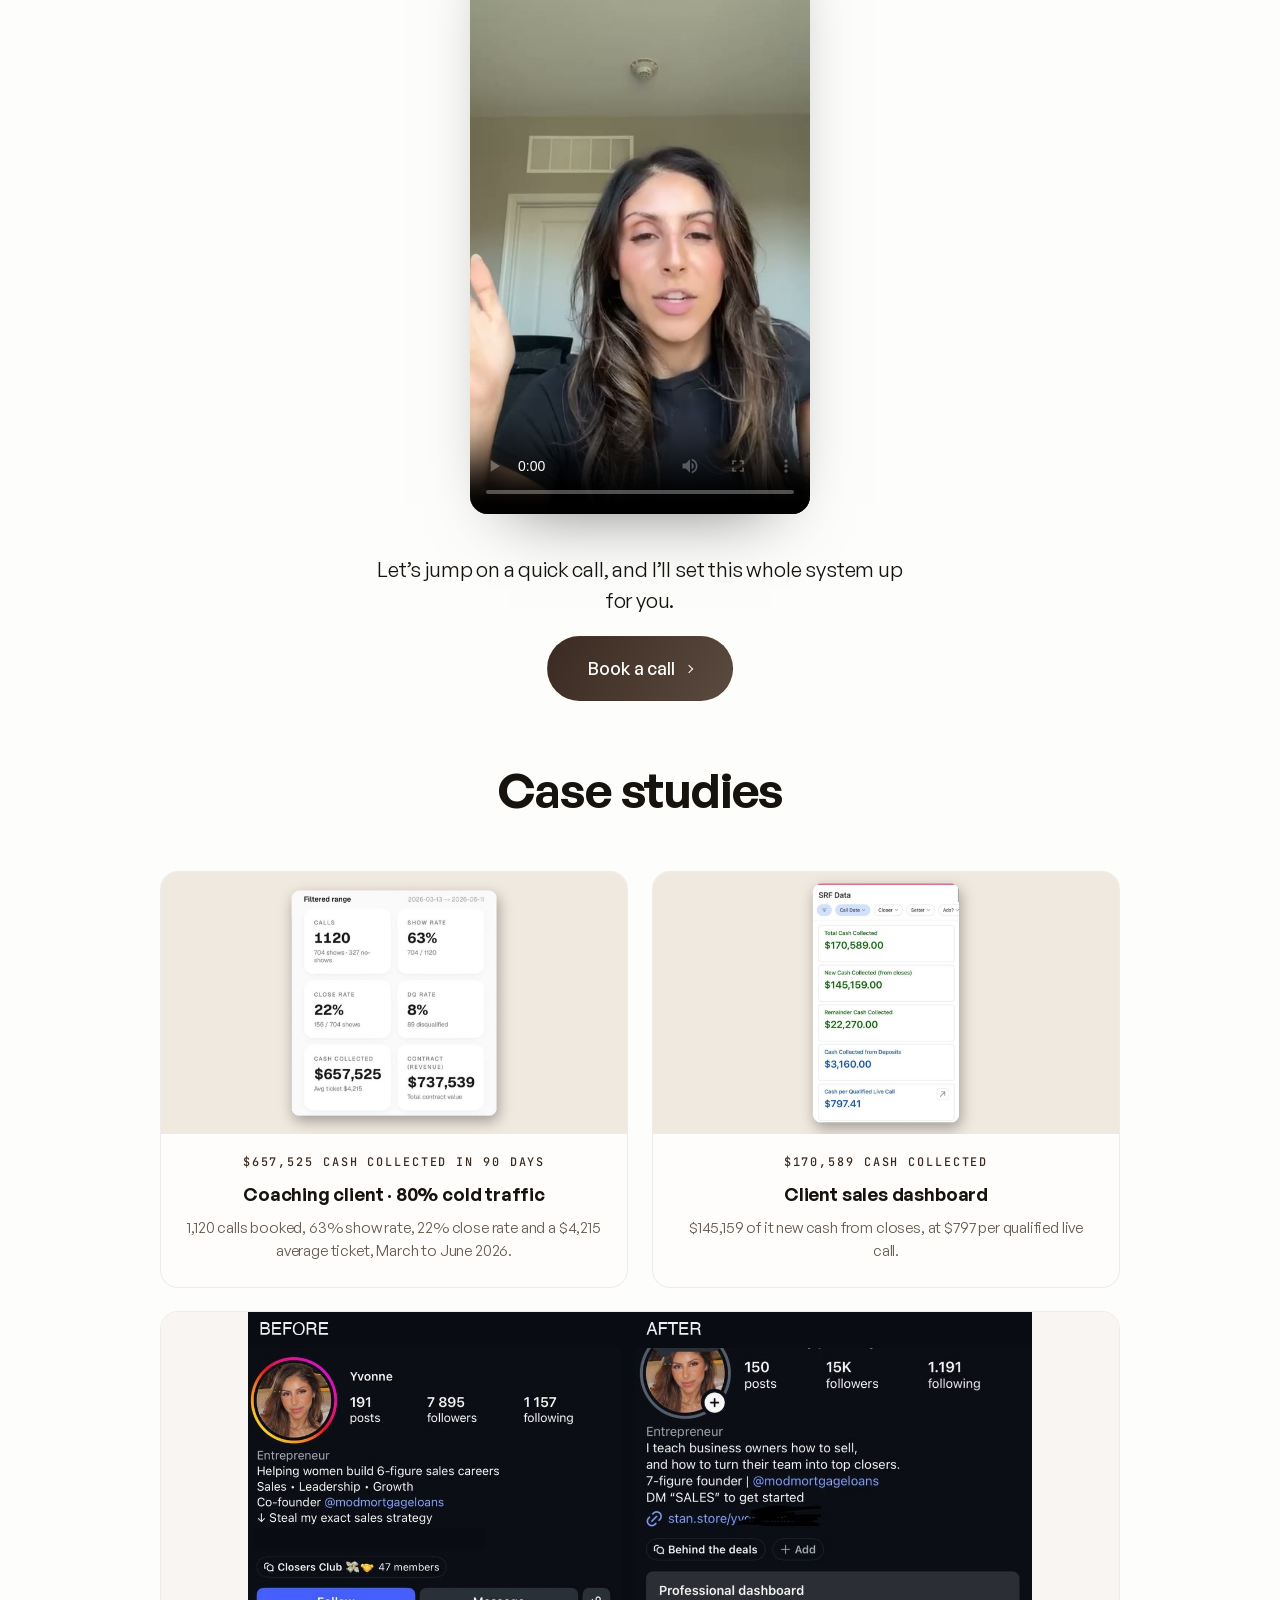
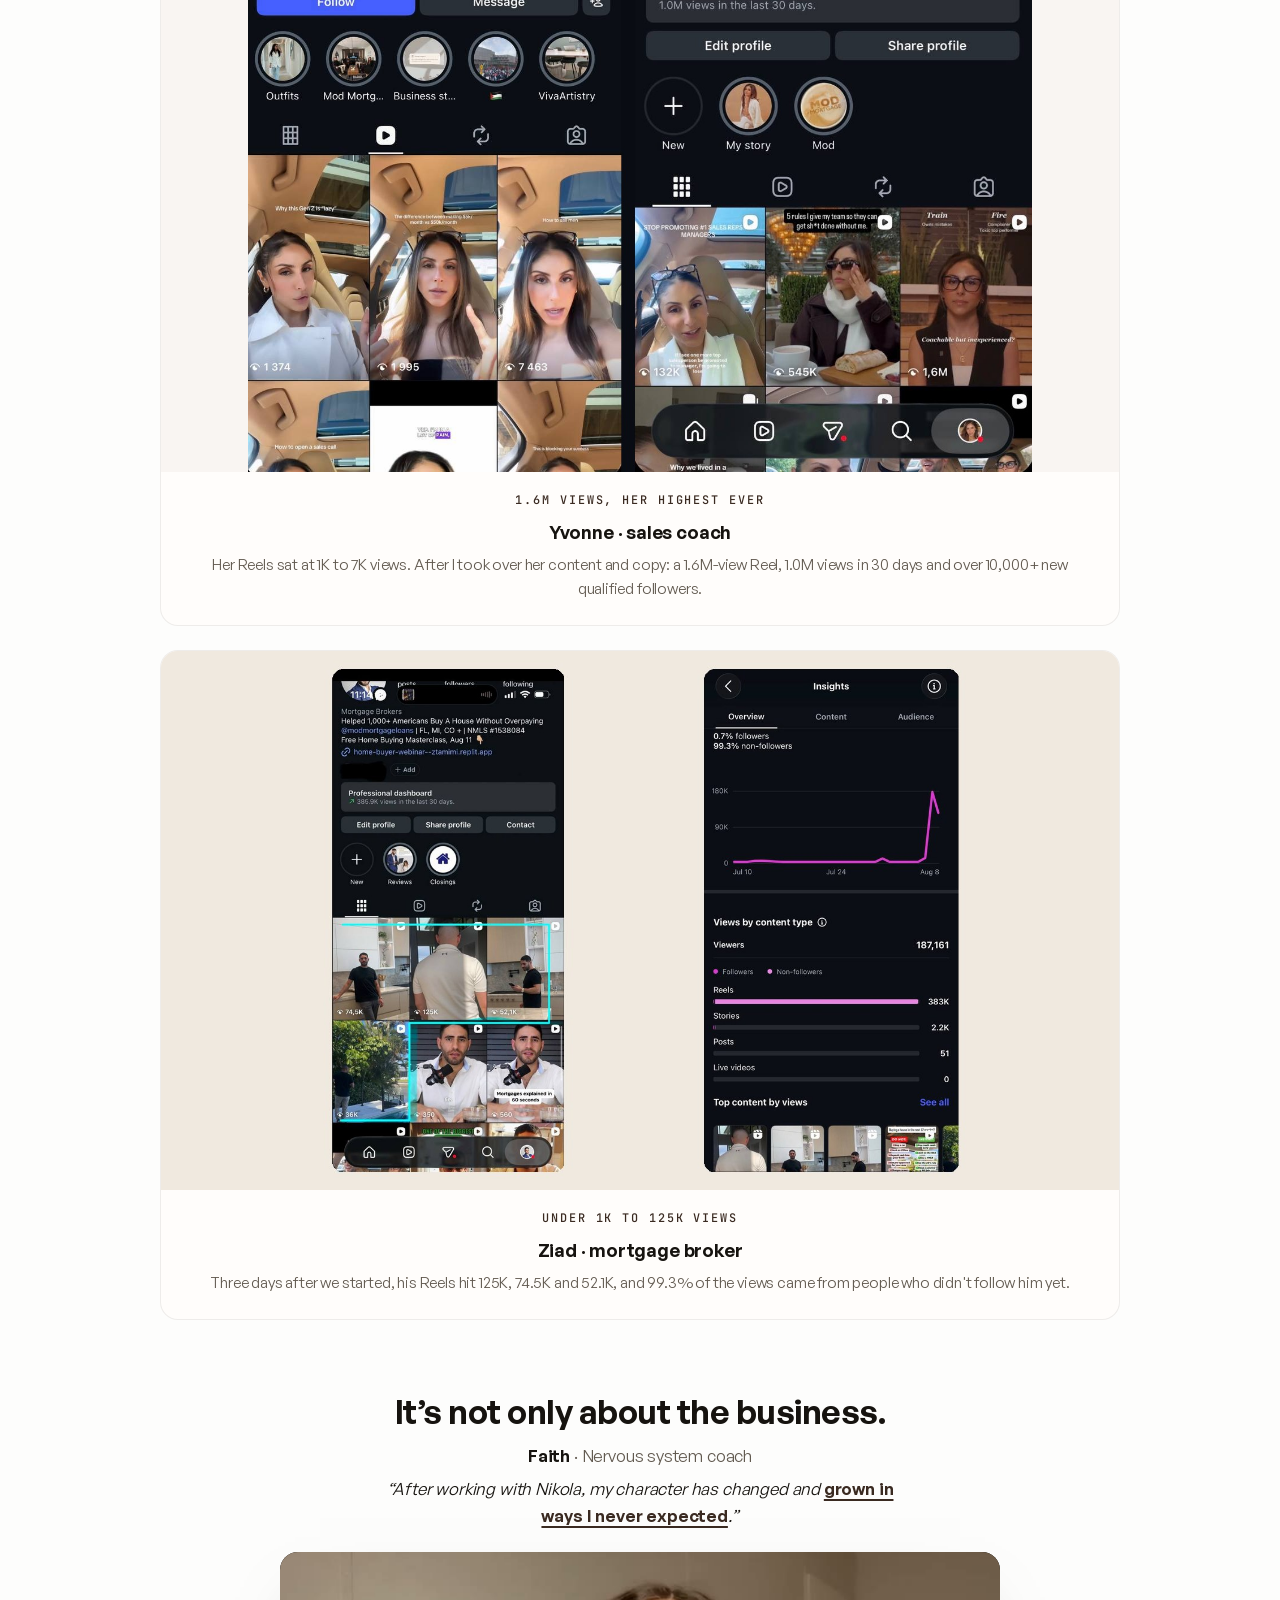
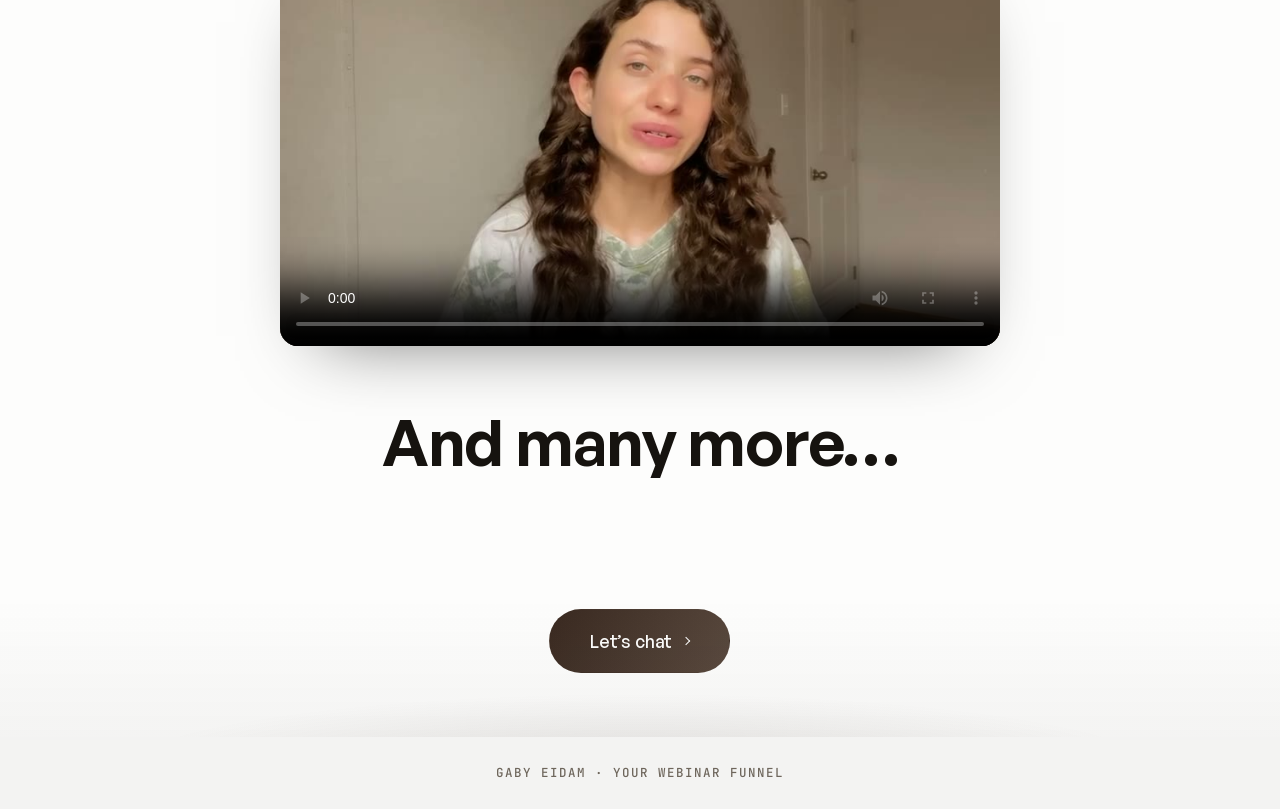
==== commit 57fc79e3: "Testimonial wording Co-Authored-By: Claude Opus 5.5 <noreply@anthropic.com>" ====
--- a/index.html
+++ b/index.html
@@ -41,7 +41,7 @@
       caseStudies: [
         { image: "assets/img/cases/funnel-90d.jpg", result: "$657,525 cash collected in 90 days", title: "Coaching client · 80% cold traffic", text: "1,120 calls booked, 63% show rate, 22% close rate and a $4,215 average ticket, March to June 2026." },
         { image: "assets/img/cases/cash-dashboard.jpg", result: "$170,589 cash collected", title: "Client sales dashboard", text: "$145,159 of it new cash from closes, at $797 per qualified live call." },
-        { wide: true, image: "assets/img/cases/yvonne.jpg", result: "1.6M views, her highest ever", title: "Yvonne · sales coach", text: "Her Reels sat at 1K to 7K views. After I took over her content and copy: a 1.6M-view Reel, 1.0M views in 30 days and 7,000+ new followers in a month." },
+        { wide: true, image: "assets/img/cases/yvonne.jpg", result: "1.6M views, her highest ever", title: "Yvonne · sales coach", text: "Her Reels sat at 1K to 7K views. After I took over her content and copy: a 1.6M-view Reel, 1.0M views in 30 days and over 10,000+ new qualified followers." },
         { wide: true, image: "assets/img/cases/ziad.jpg", result: "Under 1K to 125K views", title: "Ziad · mortgage broker", text: "Three days after we started, his Reels hit 125K, 74.5K and 52.1K, and 99.3% of the views came from people who didn't follow him yet." }
       ]
     };
@@ -266,7 +266,7 @@
         <h2 class="section__title case-studies__title reveal">In my client&rsquo;s words</h2>
         <div class="vt-head reveal">
           <p class="vt-who"><b>Yvonne</b> &middot; Sales coach</p>
-          <p class="vt-desc">Her biggest views ever, including <span class="hl-bg">a Reel with 1.6M views</span>, <span class="hl">over 10,000 new followers</span> in under 3 months, and an email list that <u class="ul">doubled</u> with open rates up to <span class="hl">56%</span>.</p>
+          <p class="vt-desc"><span class="hl">Over 10,000+ new qualified followers</span> in under 3 months, <span class="hl-bg">a Reel with 1.6M views</span>, her biggest ever, and an email list that <u class="ul">doubled</u> with open rates up to <span class="hl">56%</span>.</p>
         </div>
         <figure class="vt reveal">
           <video controls playsinline preload="metadata" poster="assets/img/testimonial-poster.jpg" src="assets/video/testimonial.mp4"></video>
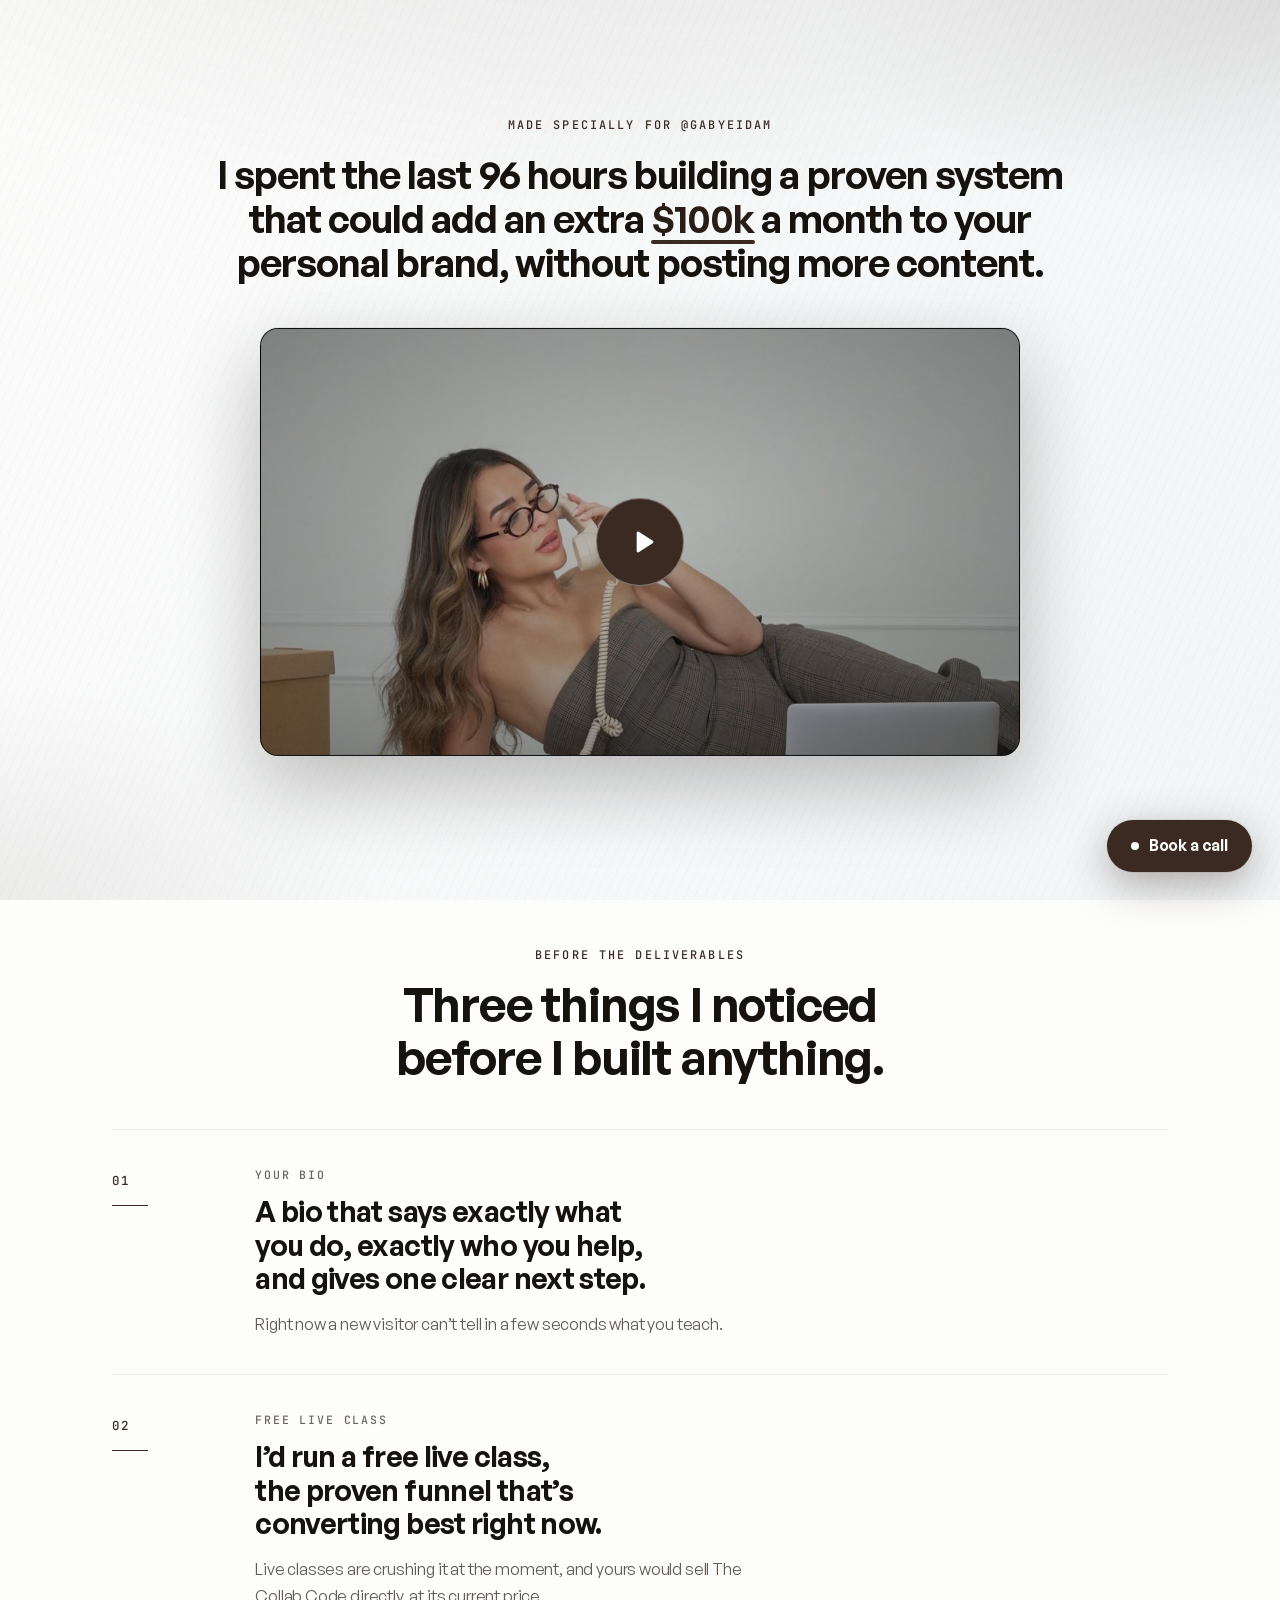
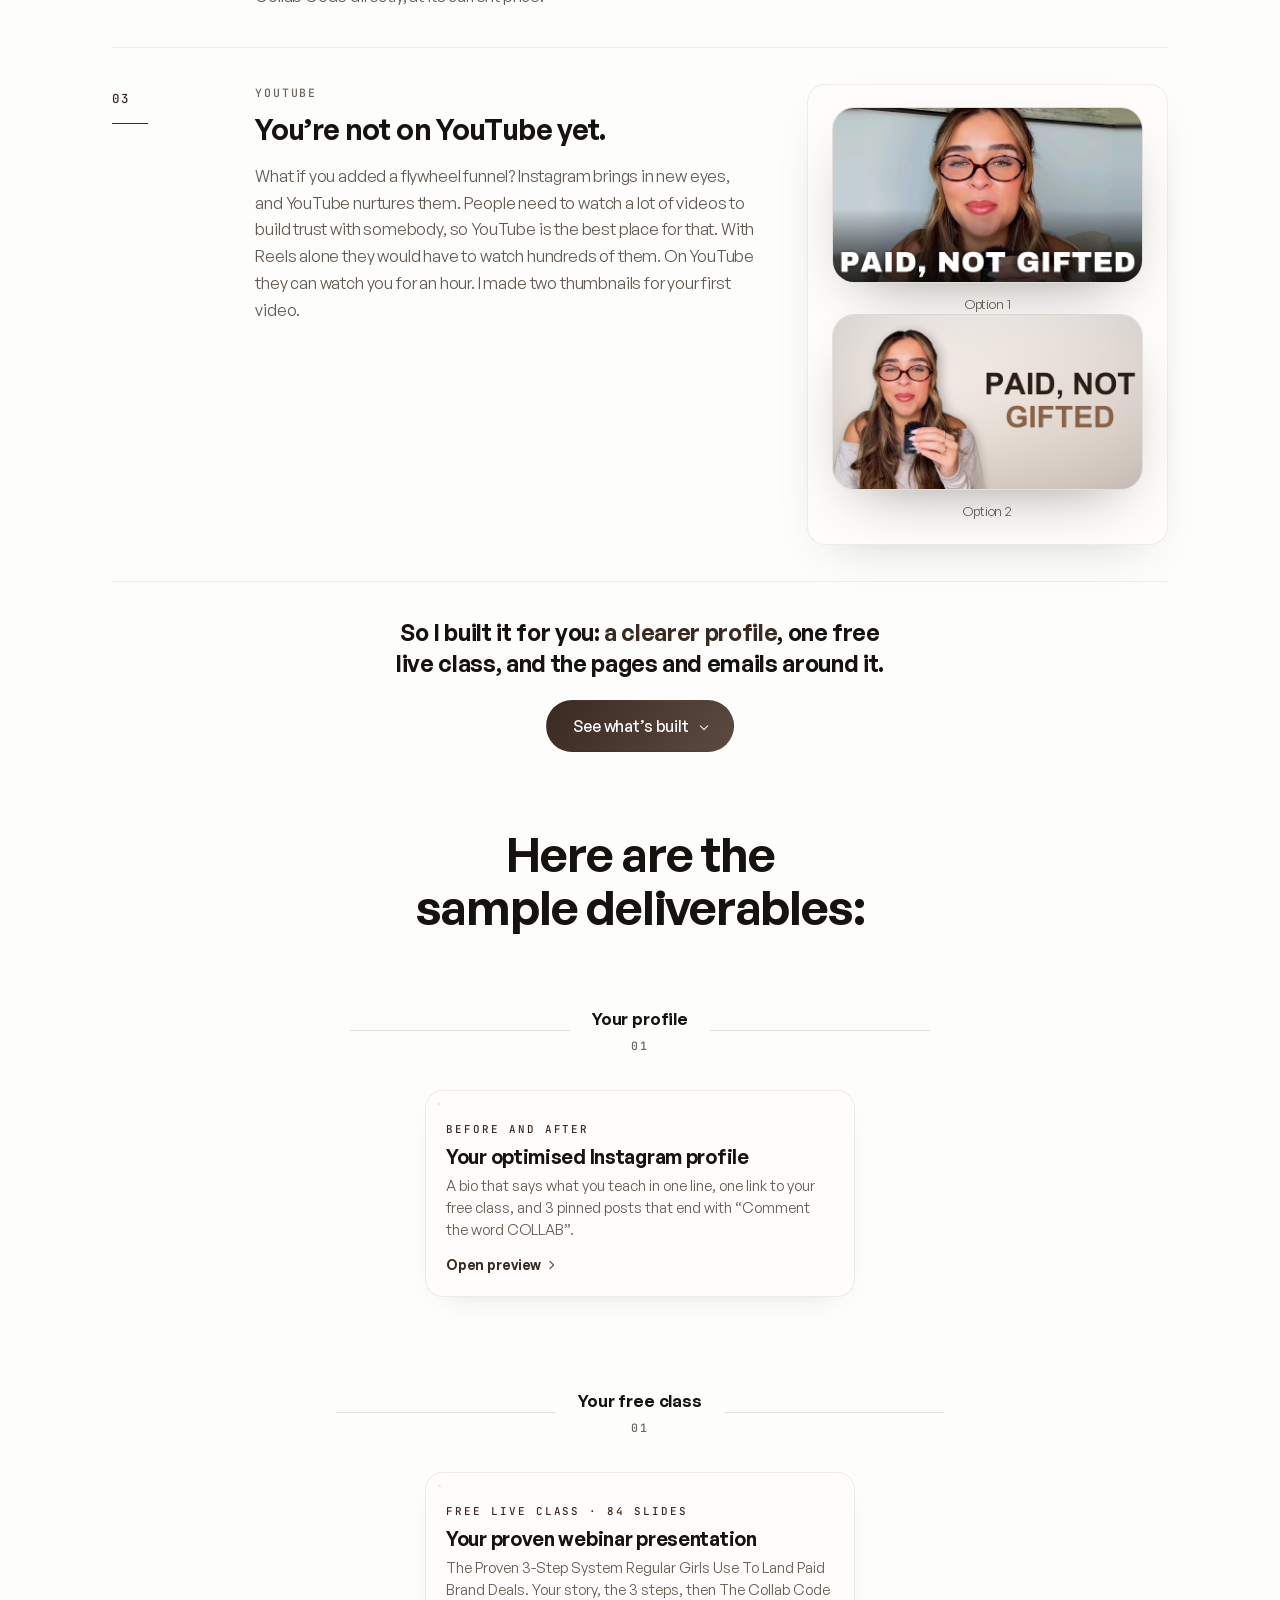
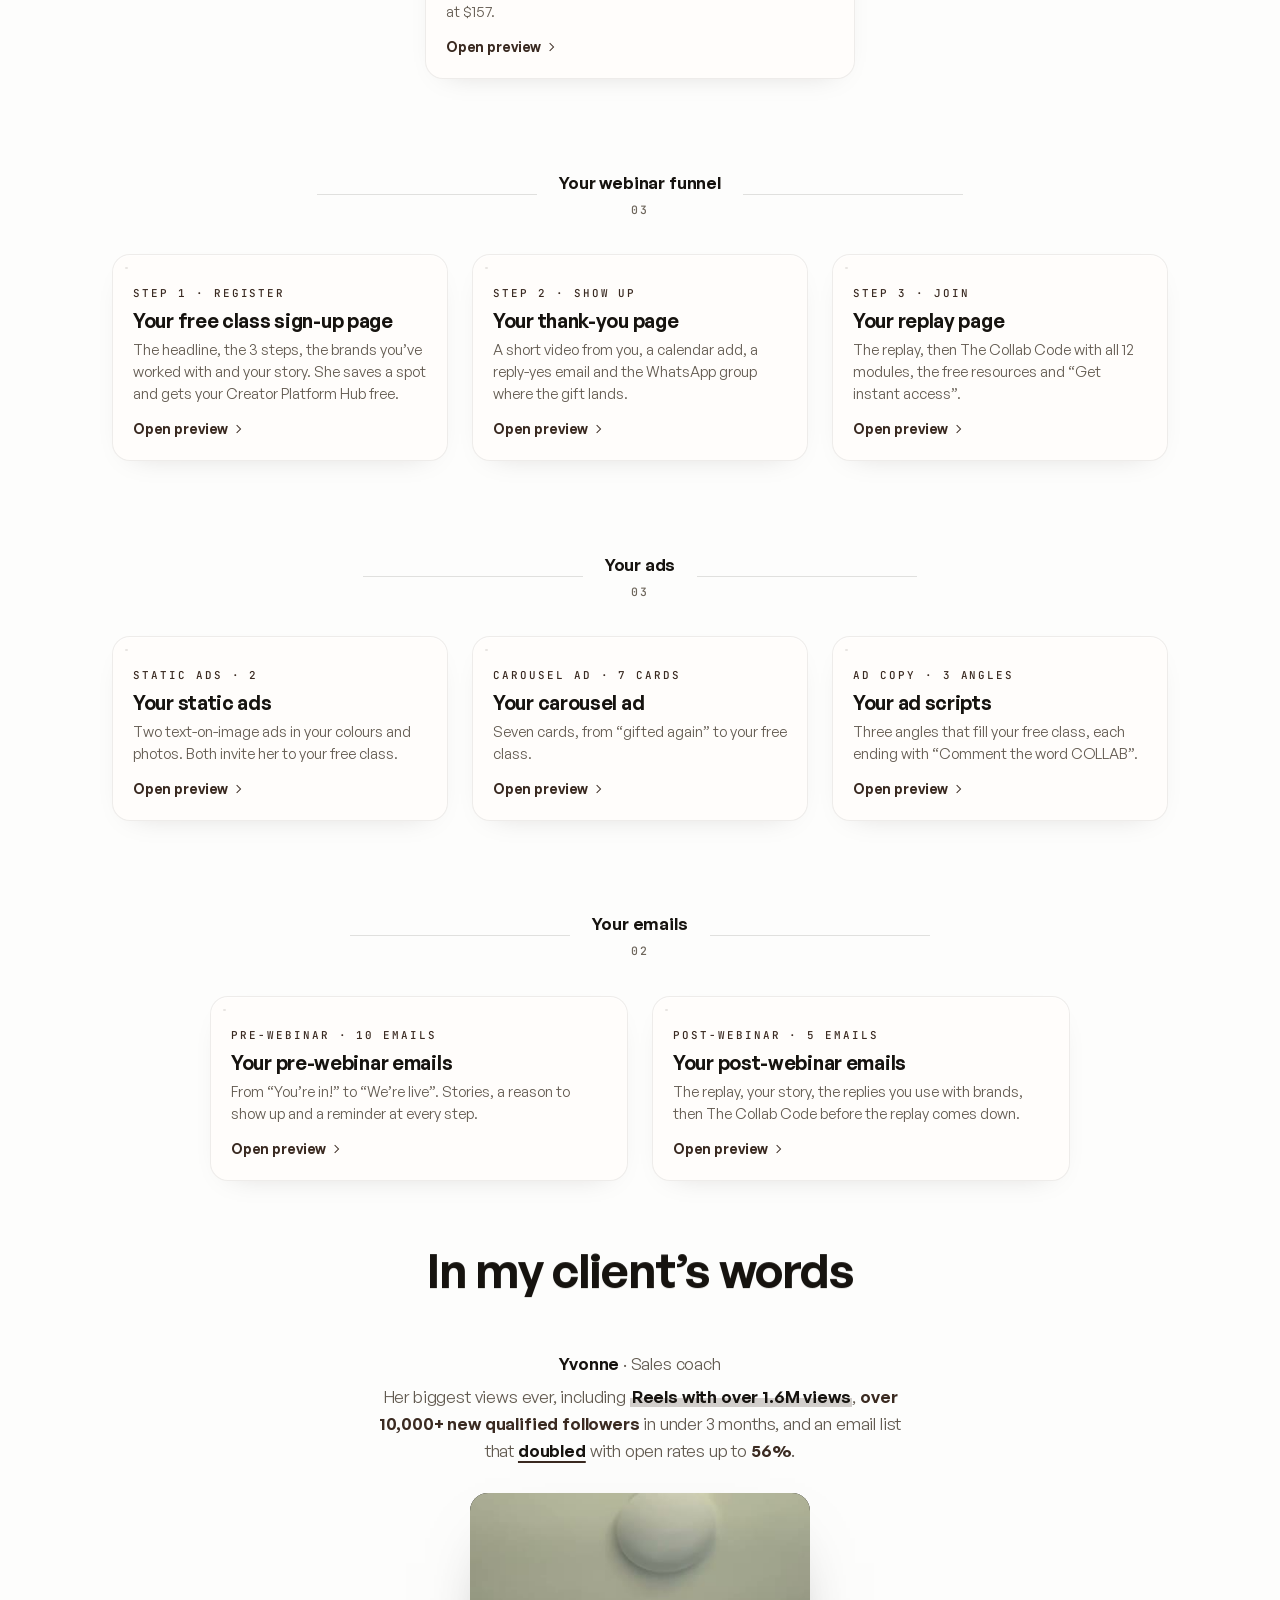
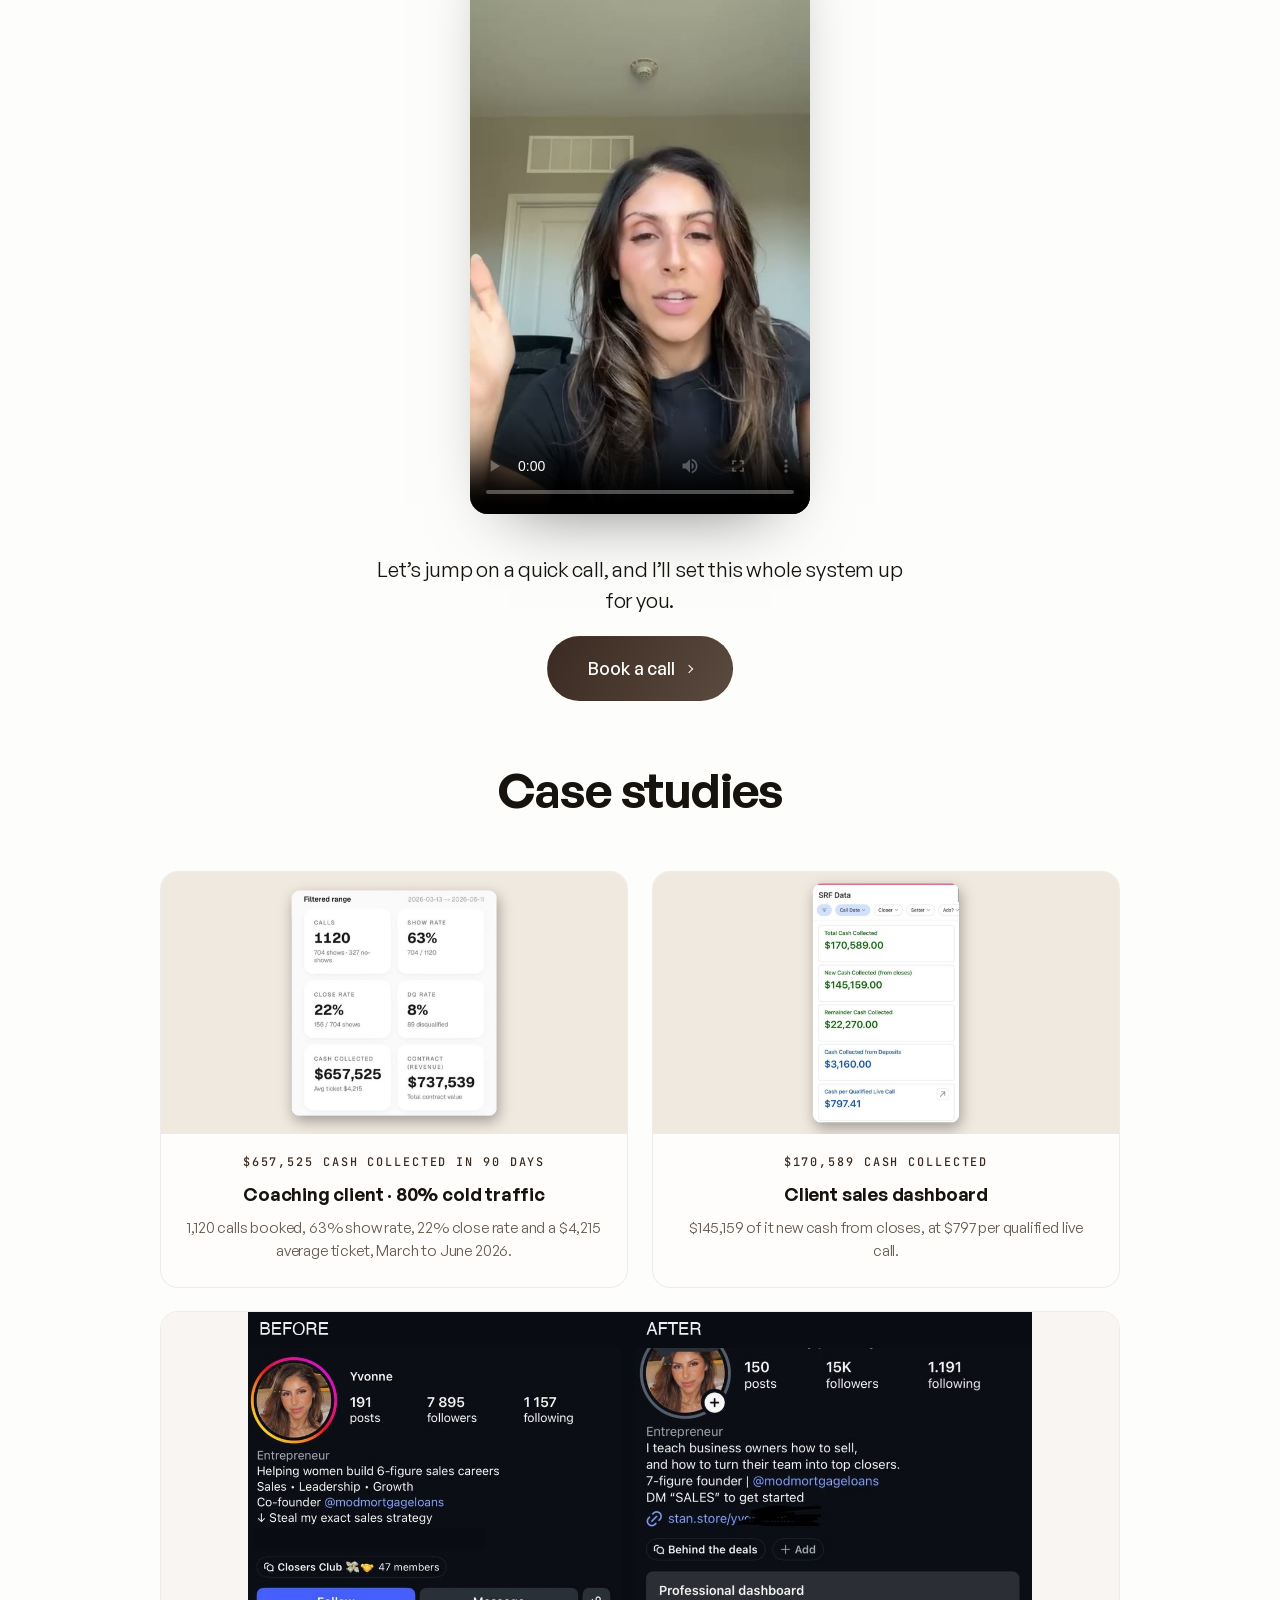
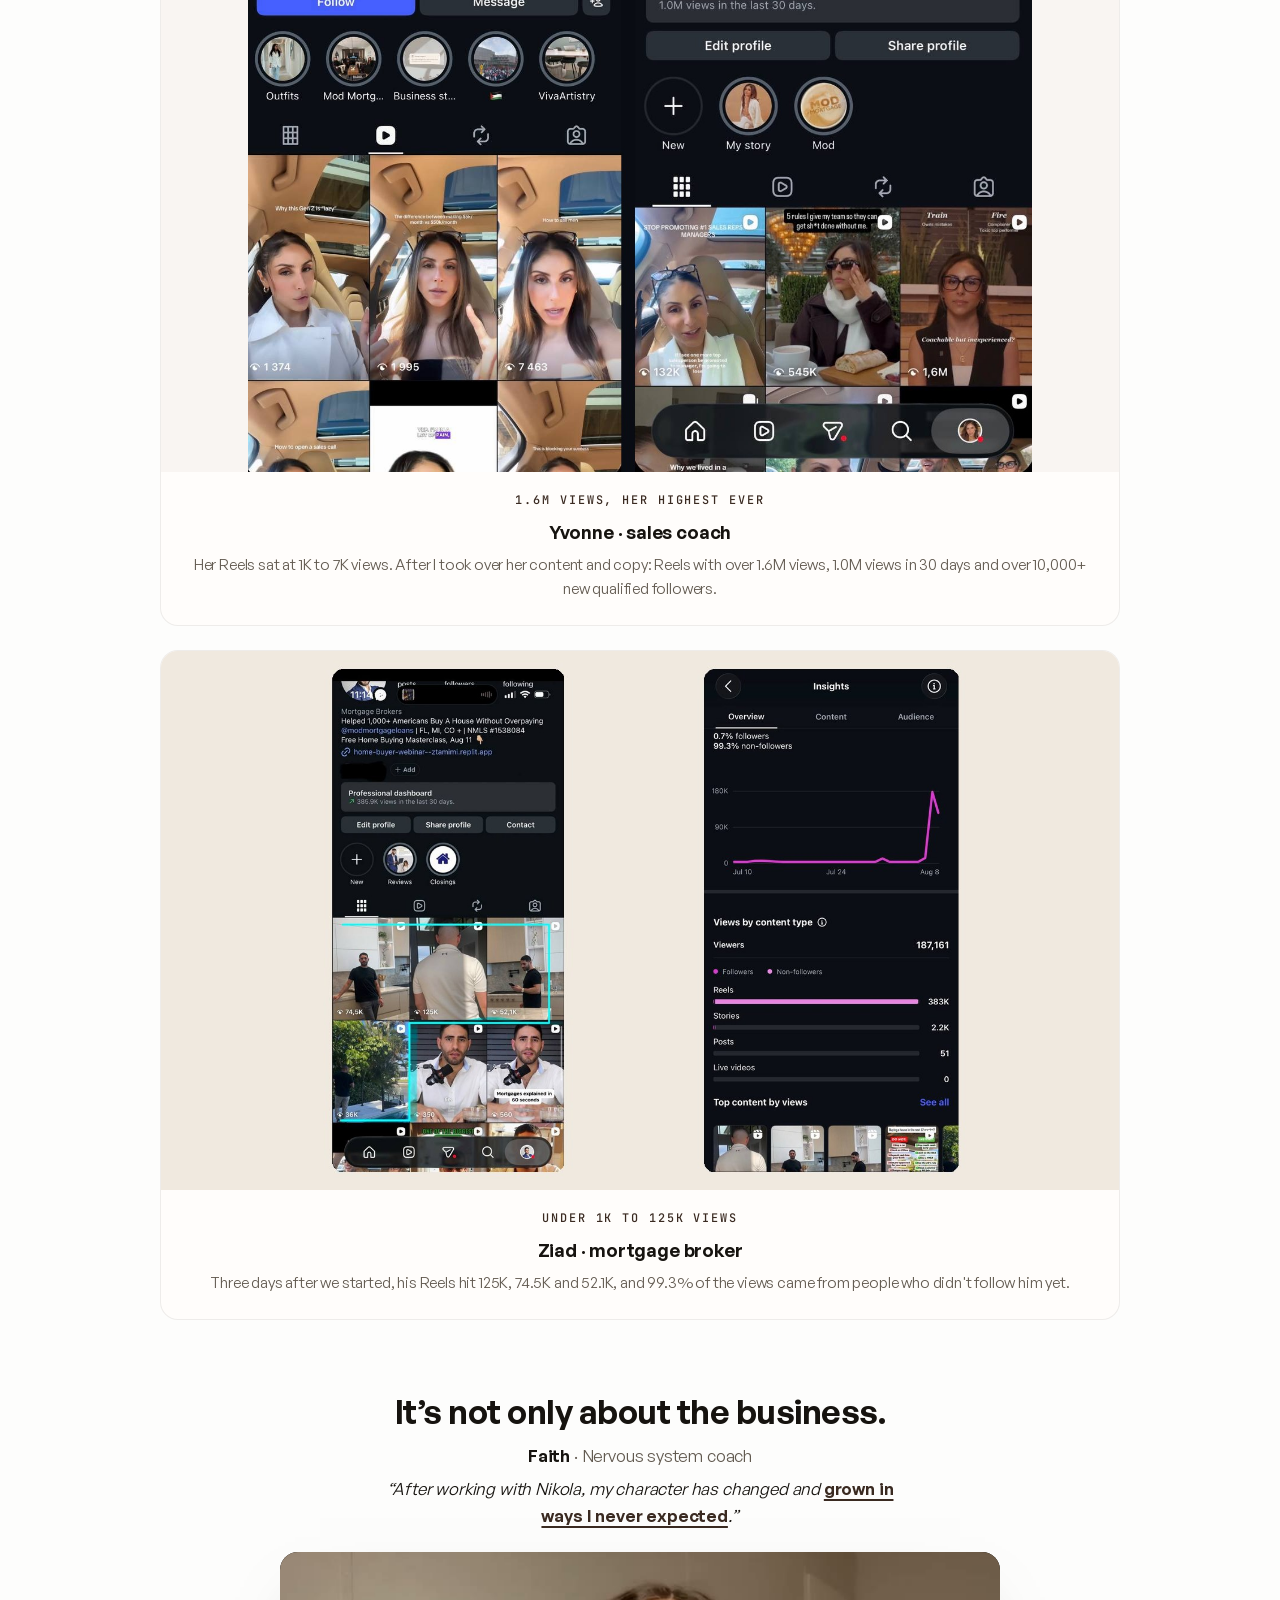
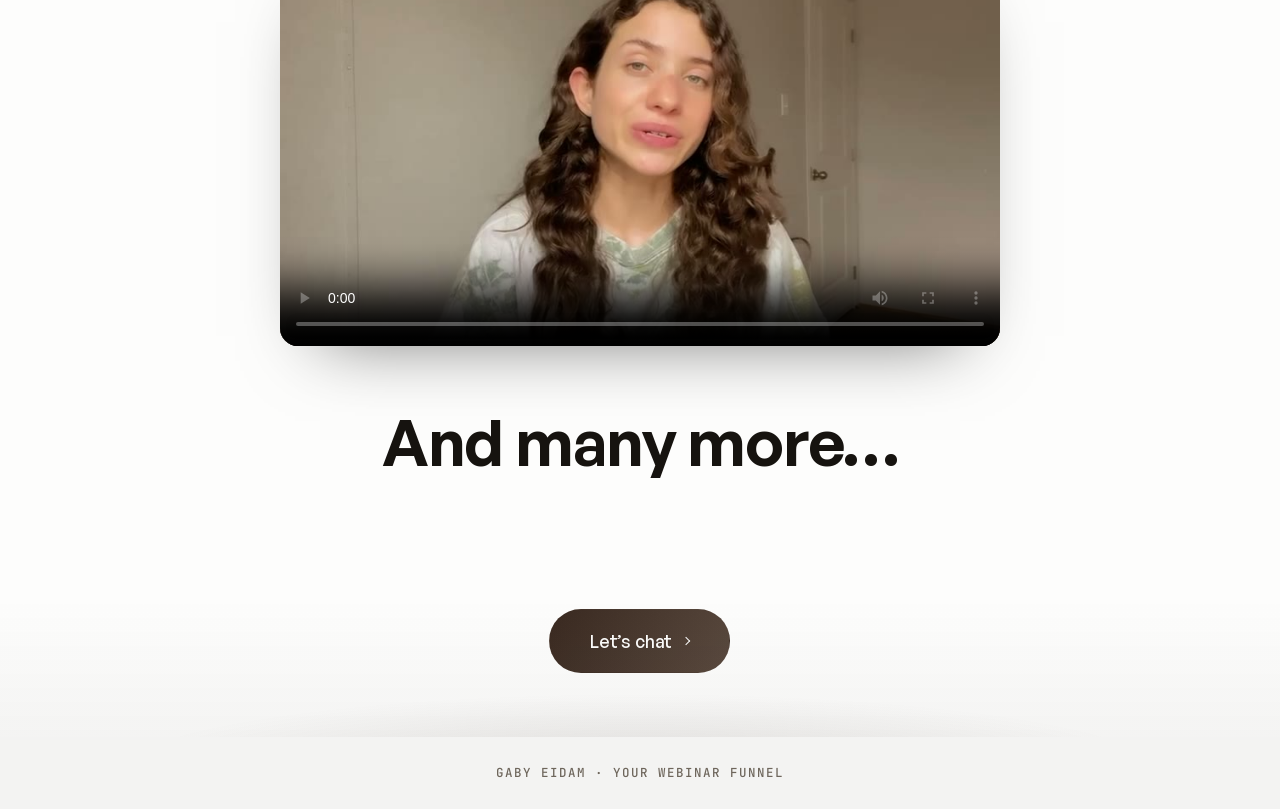
==== commit 427634a1: "Yvonne testimonial wording Co-Authored-By: Claude Opus 5.5 <noreply@anthropic.com>" ====
--- a/index.html
+++ b/index.html
@@ -41,7 +41,7 @@
       caseStudies: [
         { image: "assets/img/cases/funnel-90d.jpg", result: "$657,525 cash collected in 90 days", title: "Coaching client · 80% cold traffic", text: "1,120 calls booked, 63% show rate, 22% close rate and a $4,215 average ticket, March to June 2026." },
         { image: "assets/img/cases/cash-dashboard.jpg", result: "$170,589 cash collected", title: "Client sales dashboard", text: "$145,159 of it new cash from closes, at $797 per qualified live call." },
-        { wide: true, image: "assets/img/cases/yvonne.jpg", result: "1.6M views, her highest ever", title: "Yvonne · sales coach", text: "Her Reels sat at 1K to 7K views. After I took over her content and copy: a 1.6M-view Reel, 1.0M views in 30 days and over 10,000+ new qualified followers." },
+        { wide: true, image: "assets/img/cases/yvonne.jpg", result: "1.6M views, her highest ever", title: "Yvonne · sales coach", text: "Her Reels sat at 1K to 7K views. After I took over her content and copy: Reels with over 1.6M views, 1.0M views in 30 days and over 10,000+ new qualified followers." },
         { wide: true, image: "assets/img/cases/ziad.jpg", result: "Under 1K to 125K views", title: "Ziad · mortgage broker", text: "Three days after we started, his Reels hit 125K, 74.5K and 52.1K, and 99.3% of the views came from people who didn't follow him yet." }
       ]
     };
@@ -266,7 +266,7 @@
         <h2 class="section__title case-studies__title reveal">In my client&rsquo;s words</h2>
         <div class="vt-head reveal">
           <p class="vt-who"><b>Yvonne</b> &middot; Sales coach</p>
-          <p class="vt-desc"><span class="hl">Over 10,000+ new qualified followers</span> in under 3 months, <span class="hl-bg">a Reel with 1.6M views</span>, her biggest ever, and an email list that <u class="ul">doubled</u> with open rates up to <span class="hl">56%</span>.</p>
+          <p class="vt-desc">Her biggest views ever, including <span class="hl-bg">Reels with over 1.6M views</span>, <span class="hl">over 10,000+ new qualified followers</span> in under 3 months, and an email list that <u class="ul">doubled</u> with open rates up to <span class="hl">56%</span>.</p>
         </div>
         <figure class="vt reveal">
           <video controls playsinline preload="metadata" poster="assets/img/testimonial-poster.jpg" src="assets/video/testimonial.mp4"></video>
